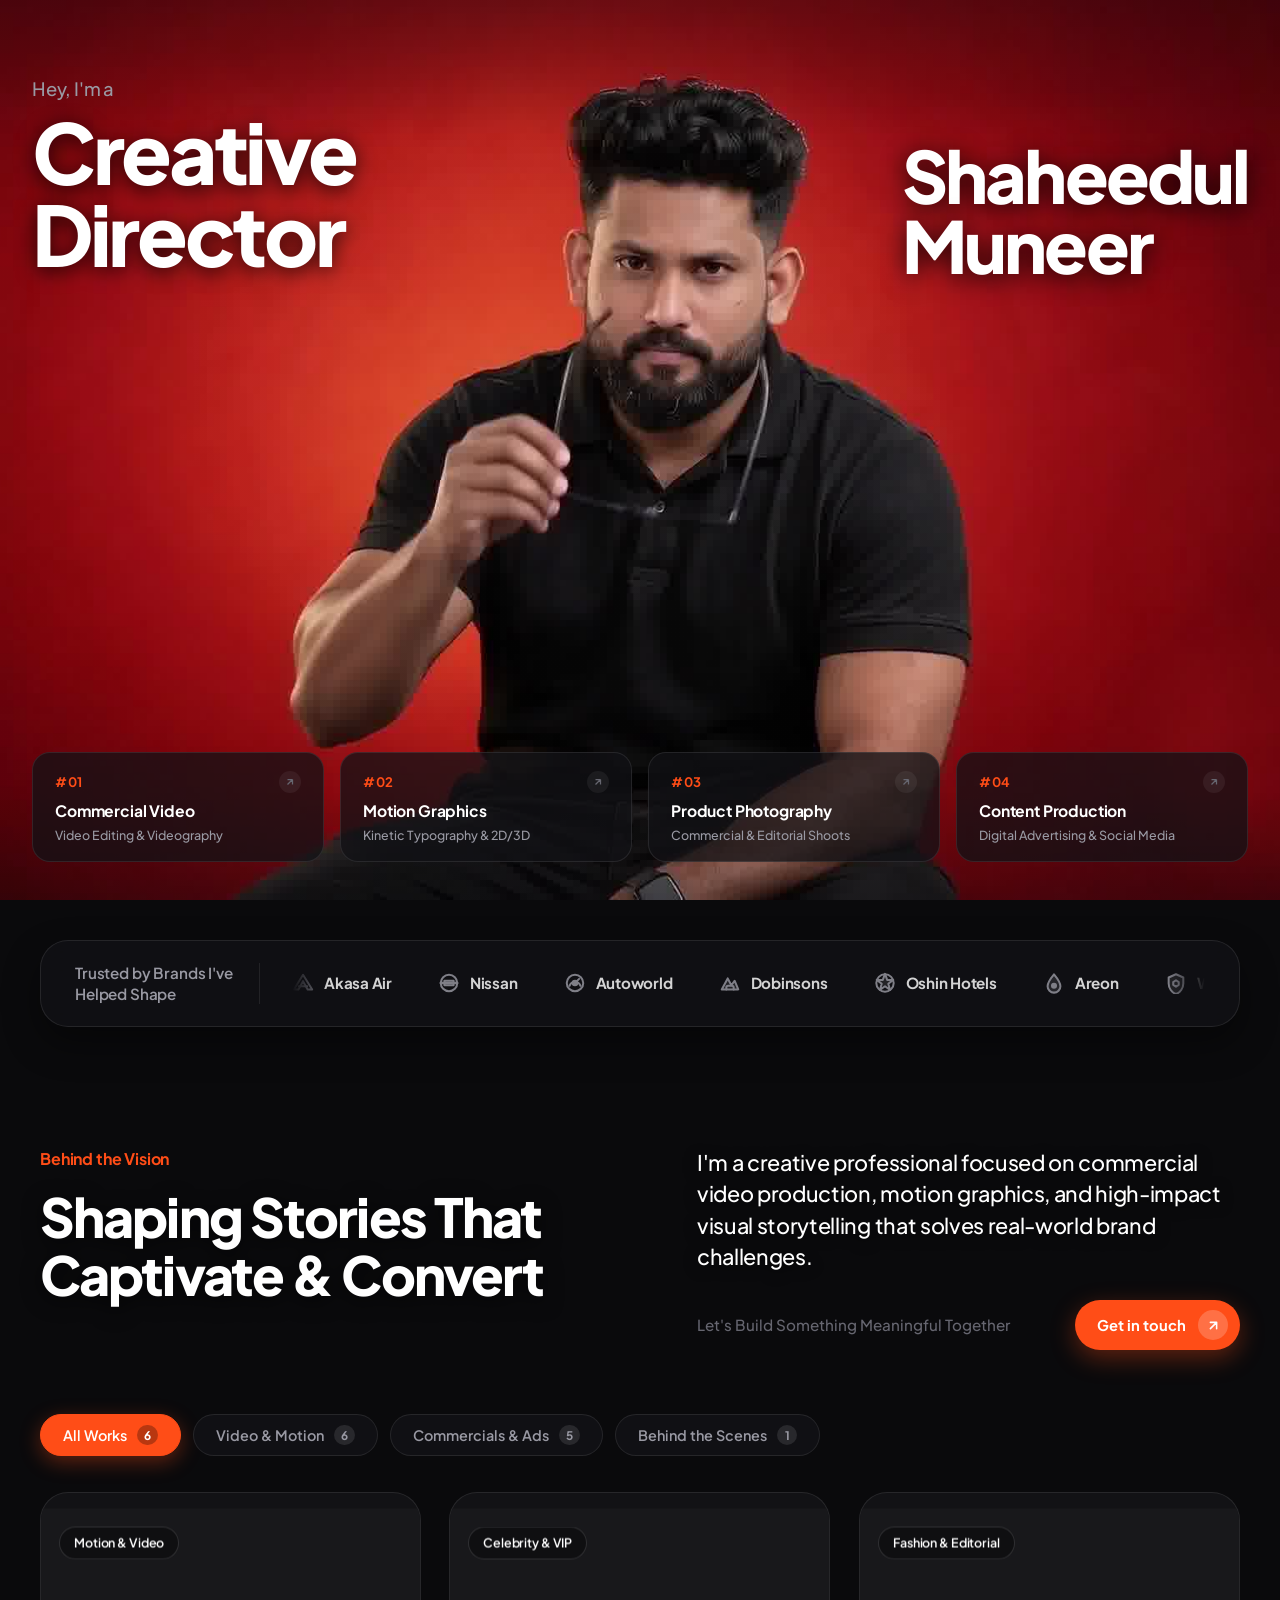
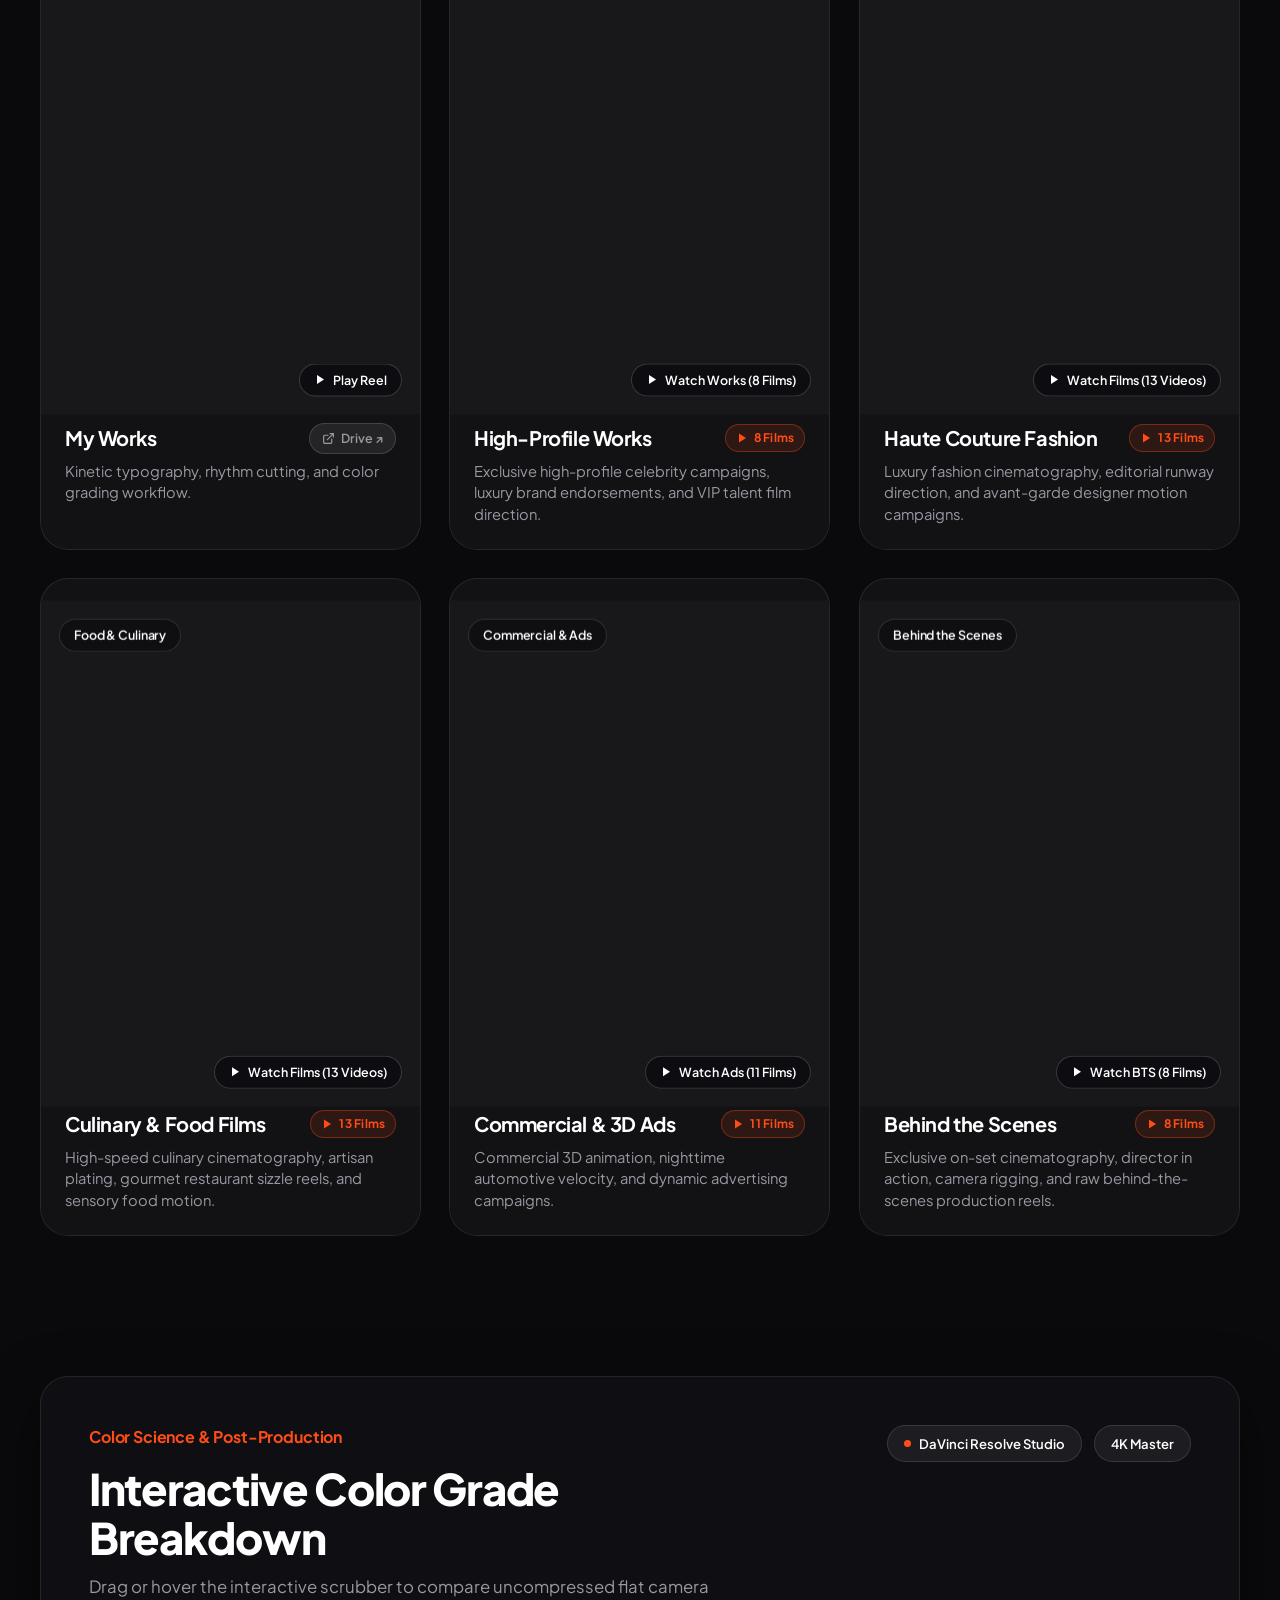
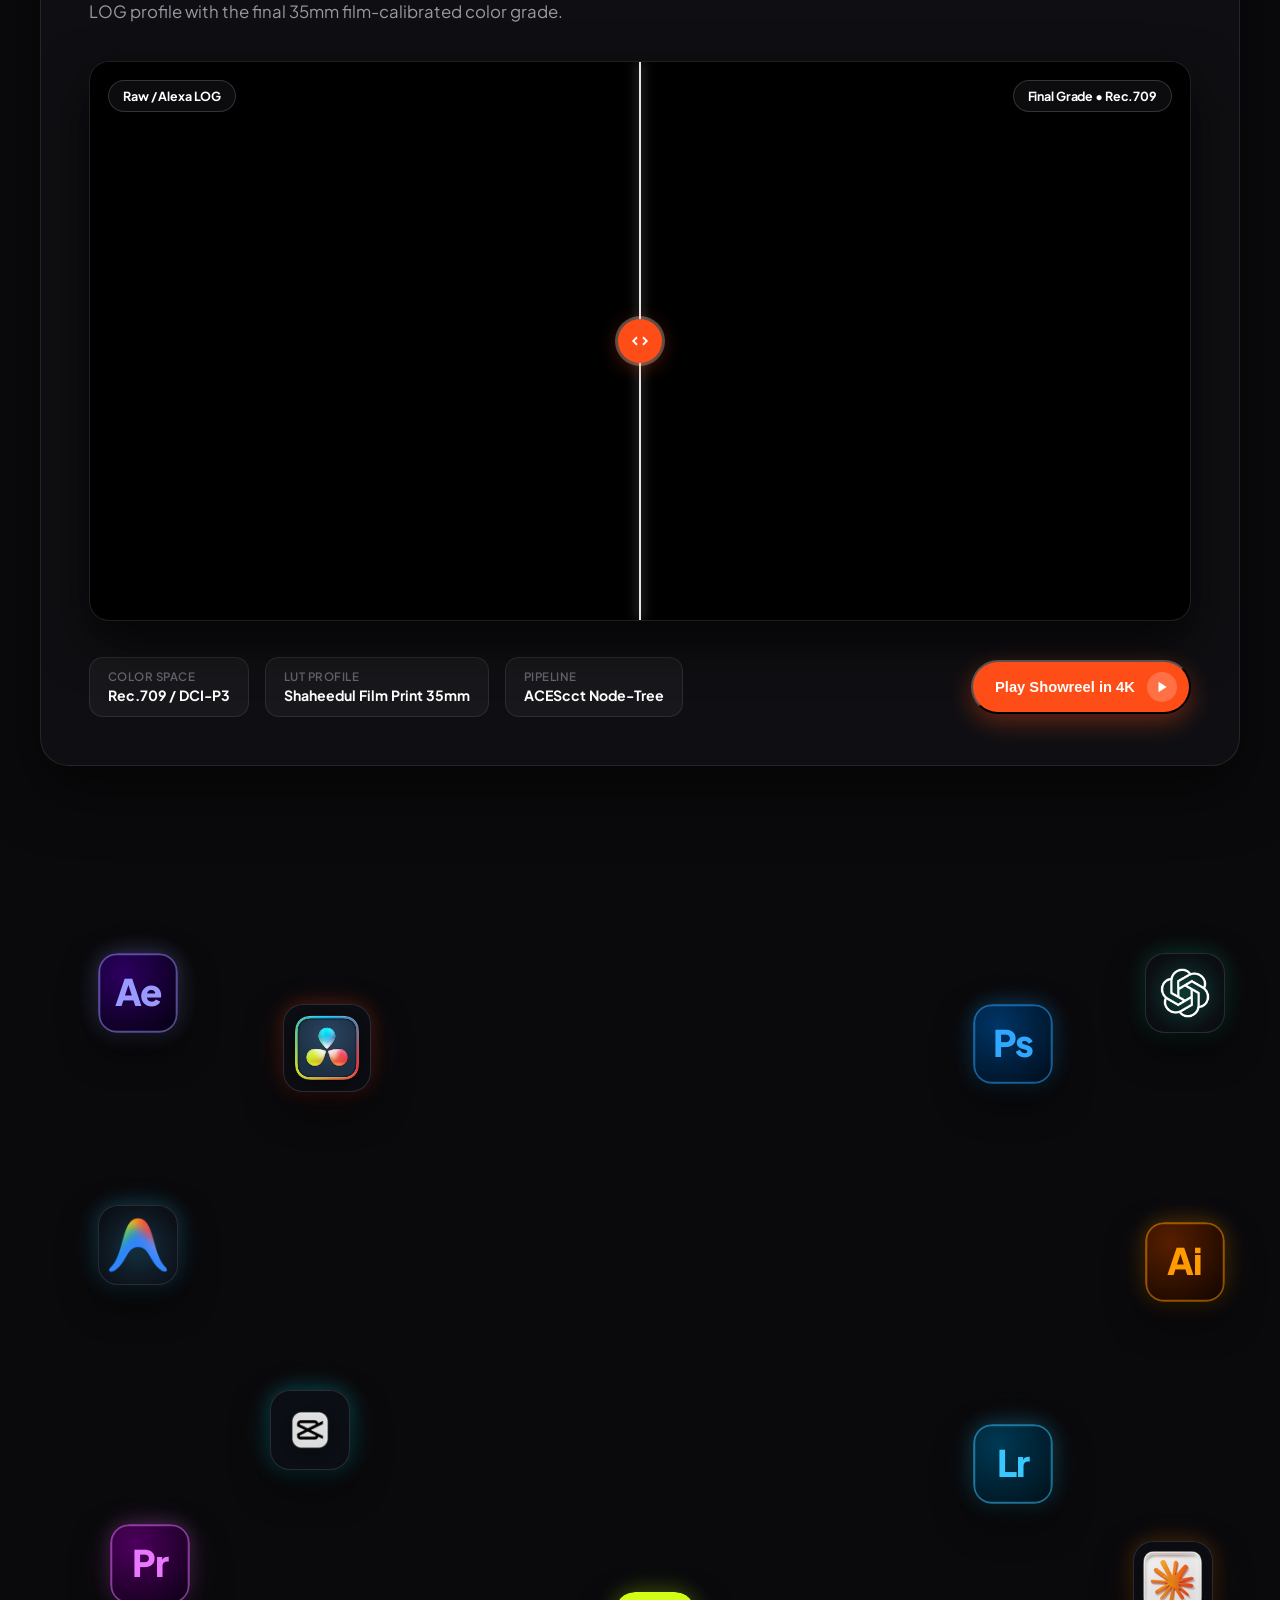
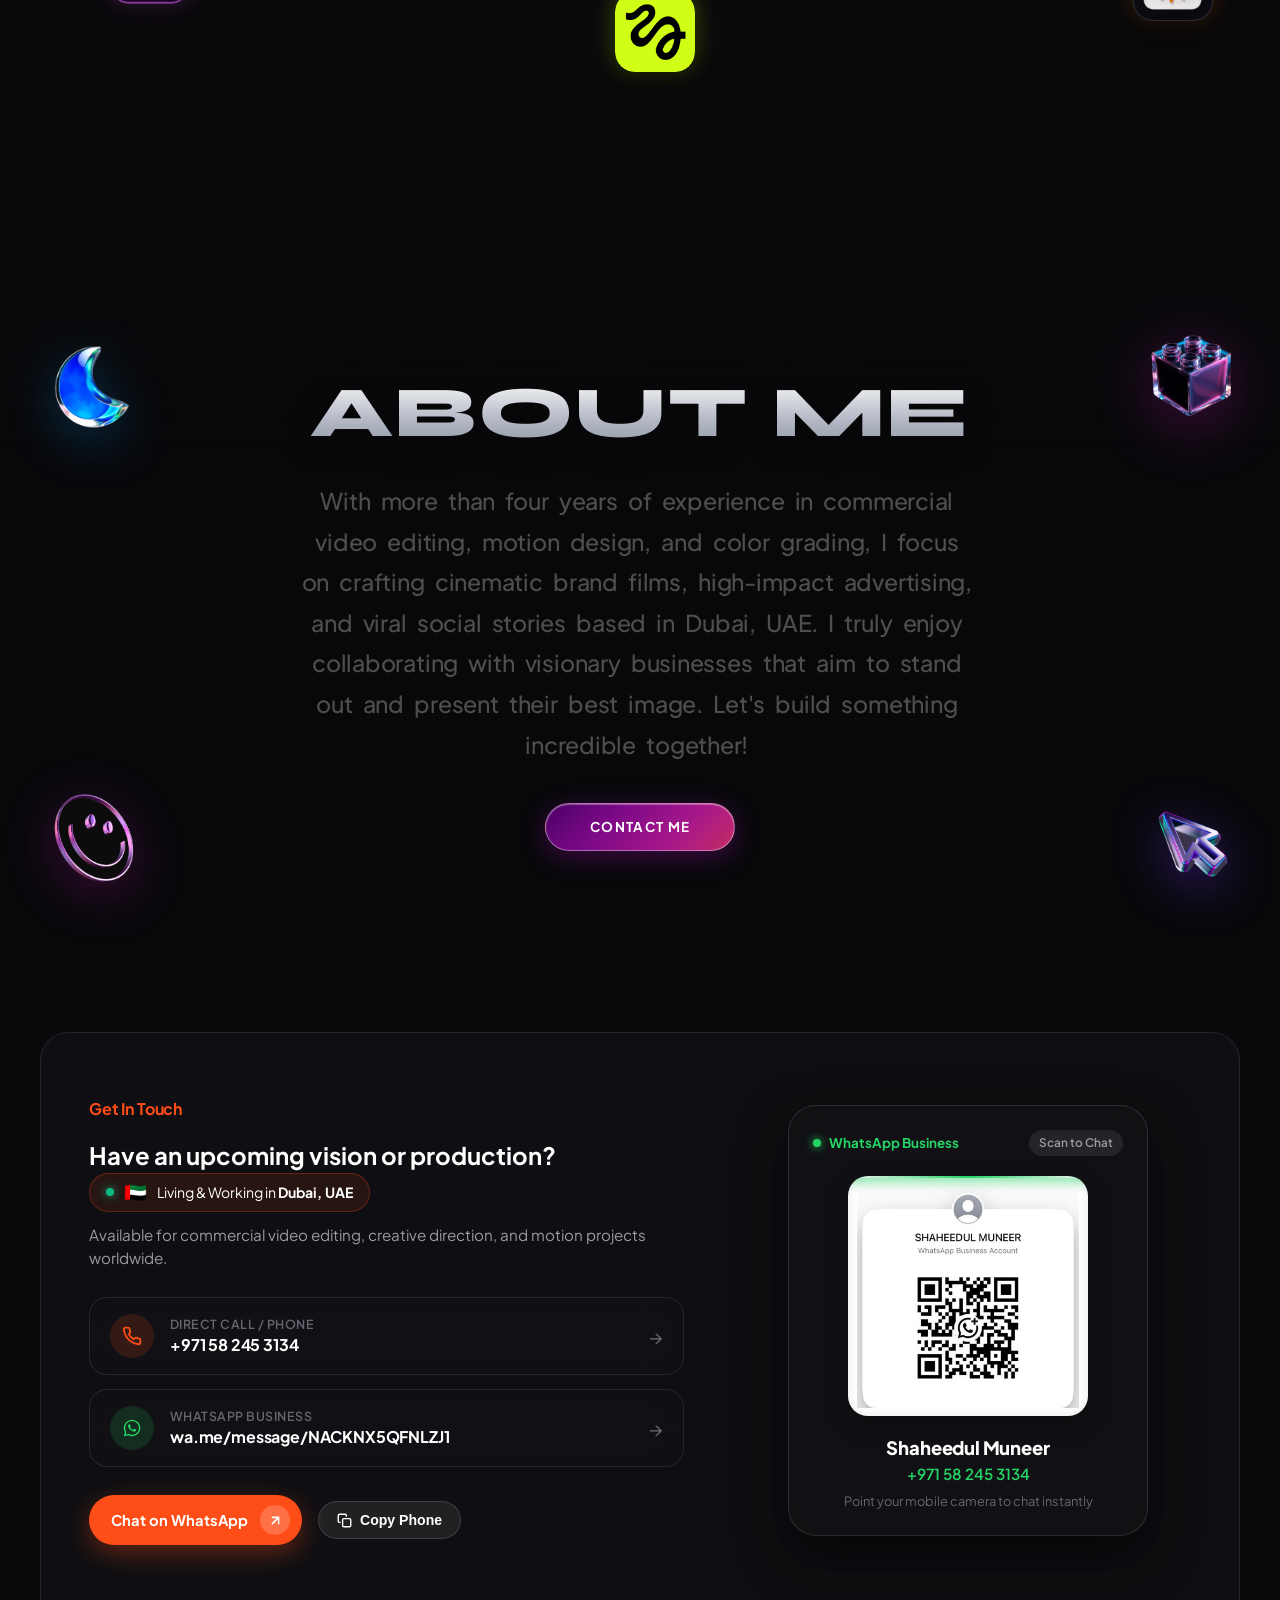
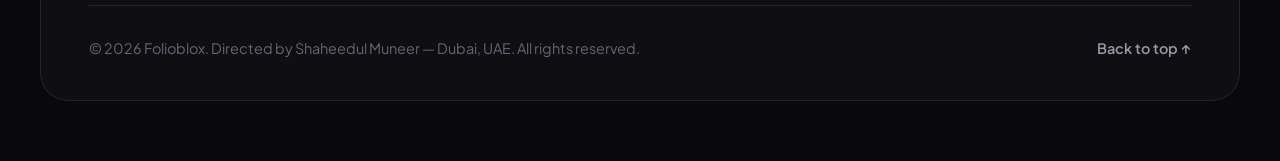
==== index.html @ 87270560 "Shaheedul Muneer Portfolio - Complete Website" ====
<!DOCTYPE html>
<html lang="en">
<head>
  <meta charset="UTF-8">
  <meta name="viewport" content="width=device-width, initial-scale=1.0">
  <title>Shaheedul Muneer — Commercial Video Production & Motion Graphics</title>
  <meta name="description" content="Portfolio of Shaheedul Muneer — Creative professional specializing in commercial video production, motion graphics, product photography, and digital advertising based in Dubai, UAE.">
  <link rel="preconnect" href="https://fonts.googleapis.com">
  <link rel="preconnect" href="https://fonts.gstatic.com" crossorigin>
  <link href="https://fonts.googleapis.com/css2?family=Plus+Jakarta+Sans:wght@300;400;500;600;700;800&family=Syne:wght@700;800&display=swap" rel="stylesheet">
  <link rel="stylesheet" href="style.css?v=15.0">
</head>
<body>

  <!-- Persistent Global Canvas Scroll Animation Stage (Spans Creative Director to Contact) -->
  <div class="global-scroll-canvas-stage" id="globalCanvasStage">
    <canvas id="heroScrollCanvas"></canvas>
    <div class="global-canvas-overlay"></div>
  </div>

  <!-- Main Scroll Container -->
  <main class="page-content">

    <!-- HERO SECTION (Creative Director) -->
    <section class="hero-section" id="hero">
      <div class="hero-glow-backdrop"></div>
      
      <!-- Hero Content Layer -->
      <div class="hero-content-shell">
        
        <!-- Top Hero Grid: Big Headline Left, Name & Identity Right -->
        <div class="hero-header-row" id="heroHeaderRow">
          <div class="hero-headline-col" id="heroHeadlineCol">
            <div class="kicker-wrapper">
              <span class="kicker-badge">Hey, I'm a</span>
            </div>
            <h1 class="hero-display-title">
              Creative<br>Director
            </h1>
          </div>

          <!-- Hero Name Display (Shaheedul Muneer - Only Name, No Box) -->
          <div class="hero-identity-col" id="heroIdentityCol">
            <h2 class="hero-name-display">
              Shaheedul<br>Muneer
            </h2>
          </div>
        </div>

        <!-- Bottom Services / Capabilities Numbered Grid (Clickable to Filter Projects) -->
        <div class="hero-services-grid" id="heroServicesGrid">
          <div class="service-pill-item glass-panel" data-filter="commercial" role="button" tabindex="0" title="Click to view Commercial Video projects">
            <div class="service-top-row">
              <span class="service-num">#01</span>
              <span class="service-arrow-hint">
                <svg width="12" height="12" viewBox="0 0 24 24" fill="none" stroke="currentColor" stroke-width="2.5">
                  <path d="M7 17L17 7M17 7H7M17 7V17"/>
                </svg>
              </span>
            </div>
            <span class="service-name">Commercial Video</span>
            <span class="service-sub">Video Editing & Videography</span>
          </div>

          <div class="service-pill-item glass-panel" data-filter="video" role="button" tabindex="0" title="Click to view Motion Graphics projects">
            <div class="service-top-row">
              <span class="service-num">#02</span>
              <span class="service-arrow-hint">
                <svg width="12" height="12" viewBox="0 0 24 24" fill="none" stroke="currentColor" stroke-width="2.5">
                  <path d="M7 17L17 7M17 7H7M17 7V17"/>
                </svg>
              </span>
            </div>
            <span class="service-name">Motion Graphics</span>
            <span class="service-sub">Kinetic Typography & 2D/3D</span>
          </div>

          <div class="service-pill-item glass-panel" data-filter="photo" role="button" tabindex="0" title="Click to view Product Photography projects">
            <div class="service-top-row">
              <span class="service-num">#03</span>
              <span class="service-arrow-hint">
                <svg width="12" height="12" viewBox="0 0 24 24" fill="none" stroke="currentColor" stroke-width="2.5">
                  <path d="M7 17L17 7M17 7H7M17 7V17"/>
                </svg>
              </span>
            </div>
            <span class="service-name">Product Photography</span>
            <span class="service-sub">Commercial & Editorial Shoots</span>
          </div>

          <div class="service-pill-item glass-panel" data-filter="all" role="button" tabindex="0" title="Click to view Content Production projects">
            <div class="service-top-row">
              <span class="service-num">#04</span>
              <span class="service-arrow-hint">
                <svg width="12" height="12" viewBox="0 0 24 24" fill="none" stroke="currentColor" stroke-width="2.5">
                  <path d="M7 17L17 7M17 7H7M17 7V17"/>
                </svg>
              </span>
            </div>
            <span class="service-name">Content Production</span>
            <span class="service-sub">Digital Advertising & Social Media</span>
          </div>
        </div>

      </div>
    </section>

    <!-- TRUSTED BY BRANDS BAR -->
    <section class="trusted-brands-section" id="clients">
      <div class="container-inner">
        <div class="trusted-bar-shell glass-panel">
          <div class="trusted-label-col">
            <p class="trusted-title">Trusted by Brands I've Helped Shape</p>
          </div>
          
          <div class="trusted-marquee-mask">
            <div class="trusted-marquee-track">
              
              <!-- Group 1: Original Brands -->
              <div class="trusted-marquee-group">
                <!-- Brand 1: Akasa Air -->
                <div class="brand-item" title="Akasa Air">
                  <div class="brand-icon">
                    <svg width="22" height="22" viewBox="0 0 24 24" fill="none" stroke="currentColor" stroke-width="2.2" stroke-linecap="round" stroke-linejoin="round">
                      <path d="M12 3L2 19h5l5-9 5 9h5L12 3z"/>
                      <path d="M7.5 15.5h9"/>
                    </svg>
                  </div>
                  <span class="brand-name">Akasa Air</span>
                </div>

                <!-- Brand 2: Nissan -->
                <div class="brand-item" title="Nissan">
                  <div class="brand-icon">
                    <svg width="22" height="22" viewBox="0 0 24 24" fill="none" stroke="currentColor" stroke-width="2.2" stroke-linecap="round" stroke-linejoin="round">
                      <circle cx="12" cy="12" r="9"/>
                      <path d="M3 12h18" stroke-width="2.6"/>
                      <path d="M7 9.5h10v5H7z" fill="currentColor" fill-opacity="0.16"/>
                    </svg>
                  </div>
                  <span class="brand-name">Nissan</span>
                </div>

                <!-- Brand 3: Autoworld -->
                <div class="brand-item" title="Autoworld">
                  <div class="brand-icon">
                    <svg width="22" height="22" viewBox="0 0 24 24" fill="none" stroke="currentColor" stroke-width="2.2" stroke-linecap="round" stroke-linejoin="round">
                      <circle cx="12" cy="12" r="9"/>
                      <path d="M12 12l4.5-4.5"/>
                      <circle cx="12" cy="12" r="2.5" fill="currentColor"/>
                      <path d="M6 15a6.5 6.5 0 0 1 12 0"/>
                    </svg>
                  </div>
                  <span class="brand-name">Autoworld</span>
                </div>

                <!-- Brand 4: Dobinsons -->
                <div class="brand-item" title="Dobinsons 4x4">
                  <div class="brand-icon">
                    <svg width="22" height="22" viewBox="0 0 24 24" fill="none" stroke="currentColor" stroke-width="2.2" stroke-linecap="round" stroke-linejoin="round">
                      <path d="M3 19L9.5 7l4 7.5L17 9.5l4 9.5H3z" fill="currentColor" fill-opacity="0.18"/>
                      <path d="M8 19v-2a2 2 0 0 1 2-2h4a2 2 0 0 1 2 2v2"/>
                    </svg>
                  </div>
                  <span class="brand-name">Dobinsons</span>
                </div>

                <!-- Brand 5: Oshin Hotels -->
                <div class="brand-item" title="Oshin Hotels">
                  <div class="brand-icon">
                    <svg width="22" height="22" viewBox="0 0 24 24" fill="none" stroke="currentColor" stroke-width="2.2" stroke-linecap="round" stroke-linejoin="round">
                      <path d="M12 2l2.4 6.6H21l-5.4 4.2 2 6.8L12 15.6l-5.6 4 2-6.8L3 8.6h6.6L12 2z" fill="currentColor" fill-opacity="0.18"/>
                      <circle cx="12" cy="12" r="9.5"/>
                    </svg>
                  </div>
                  <span class="brand-name">Oshin Hotels</span>
                </div>

                <!-- Brand 6: Areon -->
                <div class="brand-item" title="Areon">
                  <div class="brand-icon">
                    <svg width="22" height="22" viewBox="0 0 24 24" fill="none" stroke="currentColor" stroke-width="2.2" stroke-linecap="round" stroke-linejoin="round">
                      <path d="M12 2.5C12 2.5 5 11 5 15.5a7 7 0 0 0 14 0c0-4.5-7-13-7-13z" fill="currentColor" fill-opacity="0.2"/>
                      <circle cx="12" cy="15" r="2.2" fill="currentColor"/>
                    </svg>
                  </div>
                  <span class="brand-name">Areon</span>
                </div>

                <!-- Brand 7: Warrior Men's & Kids -->
                <div class="brand-item" title="Warrior Men's & Kids">
                  <div class="brand-icon">
                    <svg width="22" height="22" viewBox="0 0 24 24" fill="none" stroke="currentColor" stroke-width="2.2" stroke-linecap="round" stroke-linejoin="round">
                      <path d="M12 2.5L4 6v6.5c0 5.2 3.4 10 8 11.5 4.6-1.5 8-6.3 8-11.5V6l-8-3.5z" fill="currentColor" fill-opacity="0.18"/>
                      <path d="M9 11l3-2 3 2v3l-3 2-3-2v-3z"/>
                    </svg>
                  </div>
                  <span class="brand-name">Warrior Men's &amp; Kids</span>
                </div>

                <!-- Brand 8: WTC -->
                <div class="brand-item" title="World Trade Center (WTC)">
                  <div class="brand-icon">
                    <svg width="22" height="22" viewBox="0 0 24 24" fill="none" stroke="currentColor" stroke-width="2" stroke-linecap="round" stroke-linejoin="round">
                      <rect x="5" y="3" width="5.5" height="18" rx="1" fill="currentColor" fill-opacity="0.18"/>
                      <rect x="13.5" y="3" width="5.5" height="18" rx="1" fill="currentColor" fill-opacity="0.18"/>
                      <line x1="7.75" y1="6" x2="7.75" y2="18"/>
                      <line x1="16.25" y1="6" x2="16.25" y2="18"/>
                    </svg>
                  </div>
                  <span class="brand-name">WTC</span>
                </div>

                <!-- Brand 9: Vinayaka Hospital -->
                <div class="brand-item" title="Vinayaka Hospital">
                  <div class="brand-icon">
                    <svg width="22" height="22" viewBox="0 0 24 24" fill="none" stroke="currentColor" stroke-width="2" stroke-linecap="round" stroke-linejoin="round">
                      <rect x="3" y="3" width="18" height="18" rx="4" fill="currentColor" fill-opacity="0.12"/>
                      <path d="M12 7v10M7 12h10" stroke-width="2.8"/>
                    </svg>
                  </div>
                  <span class="brand-name">Vinayaka Hospital</span>
                </div>

                <!-- Brand 10: Karunaada Cafe -->
                <div class="brand-item" title="Karunaada Cafe">
                  <div class="brand-icon">
                    <svg width="22" height="22" viewBox="0 0 24 24" fill="none" stroke="currentColor" stroke-width="2.2" stroke-linecap="round" stroke-linejoin="round">
                      <path d="M17 8h1a4 4 0 1 1 0 8h-1"/>
                      <path d="M3 8h14v9a4 4 0 0 1-4 4H7a4 4 0 0 1-4-4V8z" fill="currentColor" fill-opacity="0.15"/>
                      <line x1="6" y1="2" x2="6" y2="4"/>
                      <line x1="10" y1="2" x2="10" y2="4"/>
                      <line x1="14" y1="2" x2="14" y2="4"/>
                    </svg>
                  </div>
                  <span class="brand-name">Karunaada Cafe</span>
                </div>

                <!-- Brand 11: Royal Enfield -->
                <div class="brand-item" title="Royal Enfield">
                  <div class="brand-icon">
                    <svg width="22" height="22" viewBox="0 0 24 24" fill="none" stroke="currentColor" stroke-width="2.2" stroke-linecap="round" stroke-linejoin="round">
                      <circle cx="12" cy="13" r="5" fill="currentColor" fill-opacity="0.15"/>
                      <circle cx="12" cy="13" r="1.5" fill="currentColor"/>
                      <path d="M3 11c3.5-1 6-3 9-7 3 4 5.5 6 9 7-3.5 1-6 2.5-9 2-3 .5-5.5-1-9-2z"/>
                      <path d="M7 19h10"/>
                    </svg>
                  </div>
                  <span class="brand-name">Royal Enfield</span>
                </div>
              </div>

              <!-- Group 2: Seamless Clone for Continuous Infinite Loop -->
              <div class="trusted-marquee-group" aria-hidden="true">
                <!-- Brand 1: Akasa Air -->
                <div class="brand-item" title="Akasa Air">
                  <div class="brand-icon">
                    <svg width="22" height="22" viewBox="0 0 24 24" fill="none" stroke="currentColor" stroke-width="2.2" stroke-linecap="round" stroke-linejoin="round">
                      <path d="M12 3L2 19h5l5-9 5 9h5L12 3z"/>
                      <path d="M7.5 15.5h9"/>
                    </svg>
                  </div>
                  <span class="brand-name">Akasa Air</span>
                </div>

                <!-- Brand 2: Nissan -->
                <div class="brand-item" title="Nissan">
                  <div class="brand-icon">
                    <svg width="22" height="22" viewBox="0 0 24 24" fill="none" stroke="currentColor" stroke-width="2.2" stroke-linecap="round" stroke-linejoin="round">
                      <circle cx="12" cy="12" r="9"/>
                      <path d="M3 12h18" stroke-width="2.6"/>
                      <path d="M7 9.5h10v5H7z" fill="currentColor" fill-opacity="0.16"/>
                    </svg>
                  </div>
                  <span class="brand-name">Nissan</span>
                </div>

                <!-- Brand 3: Autoworld -->
                <div class="brand-item" title="Autoworld">
                  <div class="brand-icon">
                    <svg width="22" height="22" viewBox="0 0 24 24" fill="none" stroke="currentColor" stroke-width="2.2" stroke-linecap="round" stroke-linejoin="round">
                      <circle cx="12" cy="12" r="9"/>
                      <path d="M12 12l4.5-4.5"/>
                      <circle cx="12" cy="12" r="2.5" fill="currentColor"/>
                      <path d="M6 15a6.5 6.5 0 0 1 12 0"/>
                    </svg>
                  </div>
                  <span class="brand-name">Autoworld</span>
                </div>

                <!-- Brand 4: Dobinsons -->
                <div class="brand-item" title="Dobinsons 4x4">
                  <div class="brand-icon">
                    <svg width="22" height="22" viewBox="0 0 24 24" fill="none" stroke="currentColor" stroke-width="2.2" stroke-linecap="round" stroke-linejoin="round">
                      <path d="M3 19L9.5 7l4 7.5L17 9.5l4 9.5H3z" fill="currentColor" fill-opacity="0.18"/>
                      <path d="M8 19v-2a2 2 0 0 1 2-2h4a2 2 0 0 1 2 2v2"/>
                    </svg>
                  </div>
                  <span class="brand-name">Dobinsons</span>
                </div>

                <!-- Brand 5: Oshin Hotels -->
                <div class="brand-item" title="Oshin Hotels">
                  <div class="brand-icon">
                    <svg width="22" height="22" viewBox="0 0 24 24" fill="none" stroke="currentColor" stroke-width="2.2" stroke-linecap="round" stroke-linejoin="round">
                      <path d="M12 2l2.4 6.6H21l-5.4 4.2 2 6.8L12 15.6l-5.6 4 2-6.8L3 8.6h6.6L12 2z" fill="currentColor" fill-opacity="0.18"/>
                      <circle cx="12" cy="12" r="9.5"/>
                    </svg>
                  </div>
                  <span class="brand-name">Oshin Hotels</span>
                </div>

                <!-- Brand 6: Areon -->
                <div class="brand-item" title="Areon">
                  <div class="brand-icon">
                    <svg width="22" height="22" viewBox="0 0 24 24" fill="none" stroke="currentColor" stroke-width="2.2" stroke-linecap="round" stroke-linejoin="round">
                      <path d="M12 2.5C12 2.5 5 11 5 15.5a7 7 0 0 0 14 0c0-4.5-7-13-7-13z" fill="currentColor" fill-opacity="0.2"/>
                      <circle cx="12" cy="15" r="2.2" fill="currentColor"/>
                    </svg>
                  </div>
                  <span class="brand-name">Areon</span>
                </div>

                <!-- Brand 7: Warrior Men's & Kids -->
                <div class="brand-item" title="Warrior Men's & Kids">
                  <div class="brand-icon">
                    <svg width="22" height="22" viewBox="0 0 24 24" fill="none" stroke="currentColor" stroke-width="2.2" stroke-linecap="round" stroke-linejoin="round">
                      <path d="M12 2.5L4 6v6.5c0 5.2 3.4 10 8 11.5 4.6-1.5 8-6.3 8-11.5V6l-8-3.5z" fill="currentColor" fill-opacity="0.18"/>
                      <path d="M9 11l3-2 3 2v3l-3 2-3-2v-3z"/>
                    </svg>
                  </div>
                  <span class="brand-name">Warrior Men's &amp; Kids</span>
                </div>

                <!-- Brand 8: WTC -->
                <div class="brand-item" title="World Trade Center (WTC)">
                  <div class="brand-icon">
                    <svg width="22" height="22" viewBox="0 0 24 24" fill="none" stroke="currentColor" stroke-width="2" stroke-linecap="round" stroke-linejoin="round">
                      <rect x="5" y="3" width="5.5" height="18" rx="1" fill="currentColor" fill-opacity="0.18"/>
                      <rect x="13.5" y="3" width="5.5" height="18" rx="1" fill="currentColor" fill-opacity="0.18"/>
                      <line x1="7.75" y1="6" x2="7.75" y2="18"/>
                      <line x1="16.25" y1="6" x2="16.25" y2="18"/>
                    </svg>
                  </div>
                  <span class="brand-name">WTC</span>
                </div>

                <!-- Brand 9: Vinayaka Hospital -->
                <div class="brand-item" title="Vinayaka Hospital">
                  <div class="brand-icon">
                    <svg width="22" height="22" viewBox="0 0 24 24" fill="none" stroke="currentColor" stroke-width="2" stroke-linecap="round" stroke-linejoin="round">
                      <rect x="3" y="3" width="18" height="18" rx="4" fill="currentColor" fill-opacity="0.12"/>
                      <path d="M12 7v10M7 12h10" stroke-width="2.8"/>
                    </svg>
                  </div>
                  <span class="brand-name">Vinayaka Hospital</span>
                </div>

                <!-- Brand 10: Karunaada Cafe -->
                <div class="brand-item" title="Karunaada Cafe">
                  <div class="brand-icon">
                    <svg width="22" height="22" viewBox="0 0 24 24" fill="none" stroke="currentColor" stroke-width="2.2" stroke-linecap="round" stroke-linejoin="round">
                      <path d="M17 8h1a4 4 0 1 1 0 8h-1"/>
                      <path d="M3 8h14v9a4 4 0 0 1-4 4H7a4 4 0 0 1-4-4V8z" fill="currentColor" fill-opacity="0.15"/>
                      <line x1="6" y1="2" x2="6" y2="4"/>
                      <line x1="10" y1="2" x2="10" y2="4"/>
                      <line x1="14" y1="2" x2="14" y2="4"/>
                    </svg>
                  </div>
                  <span class="brand-name">Karunaada Cafe</span>
                </div>

                <!-- Brand 11: Royal Enfield -->
                <div class="brand-item" title="Royal Enfield">
                  <div class="brand-icon">
                    <svg width="22" height="22" viewBox="0 0 24 24" fill="none" stroke="currentColor" stroke-width="2.2" stroke-linecap="round" stroke-linejoin="round">
                      <circle cx="12" cy="13" r="5" fill="currentColor" fill-opacity="0.15"/>
                      <circle cx="12" cy="13" r="1.5" fill="currentColor"/>
                      <path d="M3 11c3.5-1 6-3 9-7 3 4 5.5 6 9 7-3.5 1-6 2.5-9 2-3 .5-5.5-1-9-2z"/>
                      <path d="M7 19h10"/>
                    </svg>
                  </div>
                  <span class="brand-name">Royal Enfield</span>
                </div>
              </div>

            </div>
          </div>
        </div>
      </div>
    </section>

    <!-- BEHIND THE DESIGNS SECTION -->
    <section class="behind-designs-section" id="projects">
      <div class="container-inner">

        <!-- Section Narrative Header -->
        <div class="behind-header-grid">
          <div class="behind-col-left">
            <span class="section-tag-orange">Behind the Vision</span>
            <h2 class="behind-headline">
              Shaping Stories That Captivate & Convert
            </h2>
          </div>

          <div class="behind-col-right">
            <p class="behind-lead-paragraph">
              I'm a creative professional focused on commercial video production, motion graphics, and high-impact visual storytelling that solves real-world brand challenges.
            </p>

            <div class="behind-cta-row">
              <span class="behind-cta-note">Let's Build Something Meaningful Together</span>
              <a href="#contact" class="btn-orange-pill" id="behind-contact-btn">
                <span>Get in touch</span>
                <span class="pill-arrow-circle">
                  <svg width="15" height="15" viewBox="0 0 24 24" fill="none" stroke="currentColor" stroke-width="2.5" stroke-linecap="round" stroke-linejoin="round">
                    <path d="M7 17L17 7M17 7H7M17 7V17"/>
                  </svg>
                </span>
              </a>
            </div>
          </div>
        </div>

        <!-- Category Filter Tabs -->
        <div class="projects-filter-bar" id="projectFilterBar">
          <button type="button" class="filter-tab active" data-category="all">
            <span>All Works</span>
            <span class="tab-count">6</span>
          </button>
          <button type="button" class="filter-tab" data-category="video">
            <span>Video & Motion</span>
            <span class="tab-count">6</span>
          </button>
          <button type="button" class="filter-tab" data-category="commercial">
            <span>Commercials & Ads</span>
            <span class="tab-count">5</span>
          </button>
          <button type="button" class="filter-tab" data-category="bts">
            <span>Behind the Scenes</span>
            <span class="tab-count">1</span>
          </button>
        </div>

        <!-- 6 Showcase Visual Cards Grid (Filtered across disciplines) -->
        <div class="showcase-cards-grid" id="showcaseGrid">
          
          <!-- Card 1: My Works (Video & Motion) -->
          <article class="showcase-card showcase-card-video" data-project="myworks" data-category="video">
            <div class="card-media-wrap">
              <video 
                src="assets/scroll_animation.mp4" 
                autoplay 
                muted 
                loop 
                playsinline 
                class="card-media-img card-media-video"
              ></video>
              <div class="card-overlay-badge">
                <span class="badge-category">Motion & Video</span>
              </div>
              <div class="card-play-pill">
                <svg width="12" height="12" viewBox="0 0 24 24" fill="currentColor">
                  <polygon points="6 3 20 12 6 21 6 3"/>
                </svg>
                <span>Play Reel</span>
              </div>
            </div>
            <div class="card-meta">
              <div class="card-title-row">
                <h3 class="card-title">My Works</h3>
                <a 
                  href="https://drive.google.com/open?id=1OevTYhwwUEchpa1mBQsDN2e0XZhD9LBn&usp=drive_copy" 
                  target="_blank" 
                  rel="noopener noreferrer" 
                  class="drive-link-badge"
                  title="Open My Works on Google Drive"
                  onclick="event.stopPropagation();"
                >
                  <svg width="13" height="13" viewBox="0 0 24 24" fill="none" stroke="currentColor" stroke-width="2.2" stroke-linecap="round" stroke-linejoin="round">
                    <path d="M18 13v6a2 2 0 0 1-2 2H5a2 2 0 0 1-2-2V8a2 2 0 0 1 2-2h6M15 3h6v6M10 14L21 3"/>
                  </svg>
                  <span>Drive ↗</span>
                </a>
              </div>
              <p class="card-desc">Kinetic typography, rhythm cutting, and color grading workflow.</p>
            </div>
          </article>

          <!-- Card 2: High-Profile Celebrity Works (Celebrity & Commercial) -->
          <article class="showcase-card showcase-card-video" data-project="celebrity" data-category="video commercial">
            <div class="card-media-wrap">
              <video 
                id="celebrityCoverVideo"
                src="celebrity/Celebrity/B4EAC4EA-34FC-4CD7-B7B4-BEA0FEB75E32.mp4" 
                autoplay 
                loop 
                muted 
                playsinline 
                webkit-playsinline 
                preload="metadata"
                class="card-media-img card-media-video"
              ></video>
              <div class="card-overlay-badge">
                <span class="badge-category">Celebrity & VIP</span>
              </div>
              <div class="card-play-pill">
                <svg width="12" height="12" viewBox="0 0 24 24" fill="currentColor">
                  <polygon points="6 3 20 12 6 21 6 3"/>
                </svg>
                <span>Watch Works (8 Films)</span>
              </div>
            </div>
            <div class="card-meta">
              <div class="card-title-row">
                <h3 class="card-title">High-Profile Works</h3>
                <span class="reel-badge-pill" title="8 High-Profile & Celebrity Films Included">
                  <svg width="12" height="12" viewBox="0 0 24 24" fill="currentColor">
                    <polygon points="6 3 20 12 6 21 6 3"/>
                  </svg>
                  <span>8 Films</span>
                </span>
              </div>
              <p class="card-desc">Exclusive high-profile celebrity campaigns, luxury brand endorsements, and VIP talent film direction.</p>
            </div>
          </article>

          <!-- Card 3: Haute Couture Fashion Films (Fashion & Editorial) -->
          <article class="showcase-card showcase-card-video" data-project="fashion" data-category="video commercial">
            <div class="card-media-wrap">
              <video 
                id="fashionCoverVideo"
                src="fashion/fashion/655F0814-F72F-41B7-89C2-ED2EF7A4751B.mp4" 
                autoplay 
                loop 
                muted 
                playsinline 
                webkit-playsinline 
                preload="metadata"
                class="card-media-img card-media-video"
              ></video>
              <div class="card-overlay-badge">
                <span class="badge-category">Fashion & Editorial</span>
              </div>
              <div class="card-play-pill">
                <svg width="12" height="12" viewBox="0 0 24 24" fill="currentColor">
                  <polygon points="6 3 20 12 6 21 6 3"/>
                </svg>
                <span>Watch Films (13 Videos)</span>
              </div>
            </div>
            <div class="card-meta">
              <div class="card-title-row">
                <h3 class="card-title">Haute Couture Fashion</h3>
                <span class="reel-badge-pill" title="13 Fashion Films Included">
                  <svg width="12" height="12" viewBox="0 0 24 24" fill="currentColor">
                    <polygon points="6 3 20 12 6 21 6 3"/>
                  </svg>
                  <span>13 Films</span>
                </span>
              </div>
              <p class="card-desc">Luxury fashion cinematography, editorial runway direction, and avant-garde designer motion campaigns.</p>
            </div>
          </article>

          <!-- Card 4: Culinary & Food Cinematography (Food & Restaurant) -->
          <article class="showcase-card showcase-card-video" data-project="food" data-category="video commercial">
            <div class="card-media-wrap">
              <video 
                id="foodCoverVideo"
                src="food/Food&amp; Restaurant/1492DEE8-1C96-4303-99DE-5FF55E2486C8.mp4" 
                autoplay 
                loop 
                muted 
                playsinline 
                webkit-playsinline 
                preload="metadata"
                class="card-media-img card-media-video"
              ></video>
              <div class="card-overlay-badge">
                <span class="badge-category">Food & Culinary</span>
              </div>
              <div class="card-play-pill">
                <svg width="12" height="12" viewBox="0 0 24 24" fill="currentColor">
                  <polygon points="6 3 20 12 6 21 6 3"/>
                </svg>
                <span>Watch Films (13 Videos)</span>
              </div>
            </div>
            <div class="card-meta">
              <div class="card-title-row">
                <h3 class="card-title">Culinary & Food Films</h3>
                <span class="reel-badge-pill" title="13 Food & Restaurant Films Included">
                  <svg width="12" height="12" viewBox="0 0 24 24" fill="currentColor">
                    <polygon points="6 3 20 12 6 21 6 3"/>
                  </svg>
                  <span>13 Films</span>
                </span>
              </div>
              <p class="card-desc">High-speed culinary cinematography, artisan plating, gourmet restaurant sizzle reels, and sensory food motion.</p>
            </div>
          </article>

          <!-- Card 5: Commercial & 3D Ads (Commercials & Ads) -->
          <article class="showcase-card showcase-card-video" data-project="commercial" data-category="video commercial">
            <div class="card-media-wrap">
              <video 
                id="commercialCoverVideo"
                src="animation/A16D4EAB-99CA-4592-AC0B-4C5CE9C63FAE.mp4" 
                autoplay 
                loop 
                muted 
                playsinline 
                webkit-playsinline 
                preload="metadata"
                class="card-media-img card-media-video"
              ></video>
              <div class="card-overlay-badge">
                <span class="badge-category">Commercial & Ads</span>
              </div>
              <div class="card-play-pill">
                <svg width="12" height="12" viewBox="0 0 24 24" fill="currentColor">
                  <polygon points="6 3 20 12 6 21 6 3"/>
                </svg>
                <span>Watch Ads (11 Films)</span>
              </div>
            </div>
            <div class="card-meta">
              <div class="card-title-row">
                <h3 class="card-title">Commercial & 3D Ads</h3>
                <span class="reel-badge-pill" title="11 Commercial & 3D Ad Films Included">
                  <svg width="12" height="12" viewBox="0 0 24 24" fill="currentColor">
                    <polygon points="6 3 20 12 6 21 6 3"/>
                  </svg>
                  <span>11 Films</span>
                </span>
              </div>
              <p class="card-desc">Commercial 3D animation, nighttime automotive velocity, and dynamic advertising campaigns.</p>
            </div>
          </article>

          <!-- Card 6: Behind the Scenes & On-Set Production -->
          <article class="showcase-card showcase-card-video" data-project="bts" data-category="video bts commercial">
            <div class="card-media-wrap">
              <video 
                id="btsCoverVideo"
                src="Behind the scenes/078878F0-E7FA-4F22-A9B5-7CFEBAACDE40.mp4" 
                autoplay 
                loop 
                muted 
                playsinline 
                webkit-playsinline 
                preload="metadata"
                class="card-media-img card-media-video"
              ></video>
              <div class="card-overlay-badge">
                <span class="badge-category">Behind the Scenes</span>
              </div>
              <div class="card-play-pill">
                <svg width="12" height="12" viewBox="0 0 24 24" fill="currentColor">
                  <polygon points="6 3 20 12 6 21 6 3"/>
                </svg>
                <span>Watch BTS (8 Films)</span>
              </div>
            </div>
            <div class="card-meta">
              <div class="card-title-row">
                <h3 class="card-title">Behind the Scenes</h3>
                <span class="reel-badge-pill" title="8 Behind the Scenes Films Included">
                  <svg width="12" height="12" viewBox="0 0 24 24" fill="currentColor">
                    <polygon points="6 3 20 12 6 21 6 3"/>
                  </svg>
                  <span>8 Films</span>
                </span>
              </div>
              <p class="card-desc">Exclusive on-set cinematography, director in action, camera rigging, and raw behind-the-scenes production reels.</p>
            </div>
          </article>

        </div>

      </div>
    </section>

    <!-- INTERACTIVE SHOWREEL & COLOR GRADING SUITE -->
    <section class="color-suite-section" id="showreel">
      <div class="container-inner">
        <div class="suite-card glass-panel">
          
          <div class="suite-header">
            <div class="suite-header-text">
              <span class="section-tag-orange">Color Science & Post-Production</span>
              <h2 class="suite-heading">Interactive Color Grade Breakdown</h2>
              <p class="suite-desc">Drag or hover the interactive scrubber to compare uncompressed flat camera LOG profile with the final 35mm film-calibrated color grade.</p>
            </div>
            
            <div class="suite-badges-row">
              <span class="suite-badge">
                <span class="pulse-dot"></span>
                <span>DaVinci Resolve Studio</span>
              </span>
              <span class="suite-badge">4K Master</span>
            </div>
          </div>

          <!-- Draggable Before/After Comparison Stage -->
          <div class="comparison-stage" id="colorComparison">
            <!-- Graded Layer (Base) -->
            <div class="compare-layer compare-graded">
              <video id="compareGradedVideo" class="compare-img compare-video" src="color/coloring.mp4" autoplay loop muted playsinline webkit-playsinline preload="auto"></video>
              <span class="compare-tag compare-tag-right">Final Grade • Rec.709</span>
            </div>

            <!-- LOG Layer (Clipped dynamically by slider position) -->
            <div class="compare-layer compare-log" id="logLayer">
              <video id="compareLogVideo" class="compare-img compare-video compare-log-filter" src="color/coloring.mp4" autoplay loop muted playsinline webkit-playsinline preload="auto"></video>
              <span class="compare-tag compare-tag-left">Raw / Alexa LOG</span>
            </div>

            <!-- Draggable Divider Line & Handle -->
            <div class="compare-divider" id="compareDivider">
              <div class="divider-line"></div>
              <div class="divider-handle" aria-label="Drag to compare LOG vs Graded">
                <svg width="18" height="18" viewBox="0 0 24 24" fill="none" stroke="currentColor" stroke-width="2.5">
                  <path d="M8 7l-5 5 5 5M16 7l5 5-5 5"/>
                </svg>
              </div>
            </div>
          </div>

          <!-- Suite Footer Controls / Details -->
          <div class="suite-footer">
            <div class="suite-metrics">
              <div class="metric-pill">
                <span class="metric-label">Color Space</span>
                <span class="metric-value">Rec.709 / DCI-P3</span>
              </div>
              <div class="metric-pill">
                <span class="metric-label">LUT Profile</span>
                <span class="metric-value">Shaheedul Film Print 35mm</span>
              </div>
              <div class="metric-pill">
                <span class="metric-label">Pipeline</span>
                <span class="metric-value">ACEScct Node-Tree</span>
              </div>
            </div>

            <div class="suite-actions">
              <button type="button" class="btn-orange-pill" id="launchCinemaBtn">
                <span>Play Showreel in 4K</span>
                <span class="pill-arrow-circle">
                  <svg width="14" height="14" viewBox="0 0 24 24" fill="currentColor">
                    <polygon points="6 3 20 12 6 21 6 3"/>
                  </svg>
                </span>
              </button>
            </div>
          </div>

        </div>
      </div>
    </section>

    <!-- PRODUCTION ARSENAL & TOOLKIT SECTION (Floating 3D Software Logos - No Black Box, No Text) -->
    <section class="toolkit-floating-section" id="toolkit" aria-label="Creative &amp; AI Arsenal">
      <div class="toolkit-float-stage">
        
        <!-- Logo 1: Adobe After Effects -->
        <div class="toolkit-float-item float-item-ae" data-tool-name="Adobe After Effects" style="--app-glow: #9999ff; --app-glow-rgb: 153, 153, 255;" tabindex="0" role="button" aria-label="Adobe After Effects">
          <div class="float-logo-glow"></div>
          <div class="float-logo-art">
            <svg viewBox="0 0 96 96" class="tool-float-svg" fill="none" xmlns="http://www.w3.org/2000/svg">
              <rect width="96" height="96" rx="22" fill="url(#float-bg-ae)"/>
              <rect x="1.5" y="1.5" width="93" height="93" rx="20.5" stroke="#9999ff" stroke-opacity="0.5" stroke-width="2.5"/>
              <text x="48" y="63" font-family="'Plus Jakarta Sans', system-ui, sans-serif" font-size="44" font-weight="800" fill="#9999ff" text-anchor="middle" letter-spacing="-1">Ae</text>
              <defs>
                <radialGradient id="float-bg-ae" cx="0" cy="0" r="1" gradientUnits="userSpaceOnUse" gradientTransform="translate(30 25) rotate(55) scale(85)">
                  <stop stop-color="#2c0060"/>
                  <stop offset="1" stop-color="#080017"/>
                </radialGradient>
              </defs>
            </svg>
          </div>
          <div class="float-logo-popup">
            <span class="float-popup-name">After Effects</span>
            <span class="float-popup-tag">Motion &amp; VFX</span>
          </div>
        </div>

        <!-- Logo 2: DaVinci Resolve Studio -->
        <div class="toolkit-float-item float-item-dv" data-tool-name="DaVinci Resolve Studio" style="--app-glow: #ff5533; --app-glow-rgb: 255, 85, 51;" tabindex="0" role="button" aria-label="DaVinci Resolve Studio">
          <div class="float-logo-glow"></div>
          <div class="float-logo-art float-logo-img-wrap">
            <img src="assets/davinci_resolve.png" alt="DaVinci Resolve Studio" class="tool-float-img">
          </div>
          <div class="float-logo-popup">
            <span class="float-popup-name">DaVinci Resolve</span>
            <span class="float-popup-tag">ACES Color Science</span>
          </div>
        </div>

        <!-- Logo 3: Google Antigravity -->
        <div class="toolkit-float-item float-item-ag" data-tool-name="Antigravity" style="--app-glow: #38bdf8; --app-glow-rgb: 56, 189, 248;" tabindex="0" role="button" aria-label="Antigravity">
          <div class="float-logo-glow"></div>
          <div class="float-logo-art float-logo-img-wrap">
            <img src="assets/antigravity.png" alt="Antigravity" class="tool-float-img">
          </div>
          <div class="float-logo-popup">
            <span class="float-popup-name">Antigravity AI</span>
            <span class="float-popup-tag">Agentic Automation</span>
          </div>
        </div>

        <!-- Logo 4: Adobe Premiere Pro -->
        <div class="toolkit-float-item float-item-pr" data-tool-name="Adobe Premiere Pro" style="--app-glow: #ea77ff; --app-glow-rgb: 234, 119, 255;" tabindex="0" role="button" aria-label="Adobe Premiere Pro">
          <div class="float-logo-glow"></div>
          <div class="float-logo-art">
            <svg viewBox="0 0 96 96" class="tool-float-svg" fill="none" xmlns="http://www.w3.org/2000/svg">
              <rect width="96" height="96" rx="22" fill="url(#float-bg-pr)"/>
              <rect x="1.5" y="1.5" width="93" height="93" rx="20.5" stroke="#ea77ff" stroke-opacity="0.5" stroke-width="2.5"/>
              <text x="48" y="63" font-family="'Plus Jakarta Sans', system-ui, sans-serif" font-size="44" font-weight="800" fill="#ea77ff" text-anchor="middle" letter-spacing="-1">Pr</text>
              <defs>
                <radialGradient id="float-bg-pr" cx="0" cy="0" r="1" gradientUnits="userSpaceOnUse" gradientTransform="translate(30 25) rotate(55) scale(85)">
                  <stop stop-color="#4d005c"/>
                  <stop offset="1" stop-color="#12001c"/>
                </radialGradient>
              </defs>
            </svg>
          </div>
          <div class="float-logo-popup">
            <span class="float-popup-name">Premiere Pro</span>
            <span class="float-popup-tag">Cinematic NLE</span>
          </div>
        </div>

        <!-- Logo 5: CapCut Pro -->
        <div class="toolkit-float-item float-item-cc" data-tool-name="CapCut Pro" style="--app-glow: #00e5ff; --app-glow-rgb: 0, 229, 255;" tabindex="0" role="button" aria-label="CapCut Pro">
          <div class="float-logo-glow"></div>
          <div class="float-logo-art float-logo-img-wrap">
            <img src="assets/capcut.png" alt="CapCut Pro" class="tool-float-img">
          </div>
          <div class="float-logo-popup">
            <span class="float-popup-name">CapCut Pro</span>
            <span class="float-popup-tag">Viral Mobile 9:16</span>
          </div>
        </div>

        <!-- Logo 6: ChatGPT -->
        <div class="toolkit-float-item float-item-gpt" data-tool-name="ChatGPT" style="--app-glow: #10a37f; --app-glow-rgb: 16, 163, 127;" tabindex="0" role="button" aria-label="ChatGPT">
          <div class="float-logo-glow"></div>
          <div class="float-logo-art float-logo-img-wrap">
            <img src="assets/chatgpt.png" alt="ChatGPT" class="tool-float-img img-chatgpt">
          </div>
          <div class="float-logo-popup">
            <span class="float-popup-name">ChatGPT</span>
            <span class="float-popup-tag">Creative Scripting</span>
          </div>
        </div>

        <!-- Logo 7: Adobe Photoshop -->
        <div class="toolkit-float-item float-item-ps" data-tool-name="Adobe Photoshop" style="--app-glow: #31a8ff; --app-glow-rgb: 49, 168, 255;" tabindex="0" role="button" aria-label="Adobe Photoshop">
          <div class="float-logo-glow"></div>
          <div class="float-logo-art">
            <svg viewBox="0 0 96 96" class="tool-float-svg" fill="none" xmlns="http://www.w3.org/2000/svg">
              <rect width="96" height="96" rx="22" fill="url(#float-bg-ps)"/>
              <rect x="1.5" y="1.5" width="93" height="93" rx="20.5" stroke="#31a8ff" stroke-opacity="0.5" stroke-width="2.5"/>
              <text x="48" y="63" font-family="'Plus Jakarta Sans', system-ui, sans-serif" font-size="44" font-weight="800" fill="#31a8ff" text-anchor="middle" letter-spacing="-1">Ps</text>
              <defs>
                <radialGradient id="float-bg-ps" cx="0" cy="0" r="1" gradientUnits="userSpaceOnUse" gradientTransform="translate(30 25) rotate(55) scale(85)">
                  <stop stop-color="#003566"/>
                  <stop offset="1" stop-color="#001021"/>
                </radialGradient>
              </defs>
            </svg>
          </div>
          <div class="float-logo-popup">
            <span class="float-popup-name">Photoshop</span>
            <span class="float-popup-tag">Key Visuals &amp; Retouch</span>
          </div>
        </div>

        <!-- Logo 8: Adobe Illustrator -->
        <div class="toolkit-float-item float-item-ai" data-tool-name="Adobe Illustrator" style="--app-glow: #ff9a00; --app-glow-rgb: 255, 154, 0;" tabindex="0" role="button" aria-label="Adobe Illustrator">
          <div class="float-logo-glow"></div>
          <div class="float-logo-art">
            <svg viewBox="0 0 96 96" class="tool-float-svg" fill="none" xmlns="http://www.w3.org/2000/svg">
              <rect width="96" height="96" rx="22" fill="url(#float-bg-ai)"/>
              <rect x="1.5" y="1.5" width="93" height="93" rx="20.5" stroke="#ff9a00" stroke-opacity="0.5" stroke-width="2.5"/>
              <text x="48" y="63" font-family="'Plus Jakarta Sans', system-ui, sans-serif" font-size="44" font-weight="800" fill="#ff9a00" text-anchor="middle" letter-spacing="-1">Ai</text>
              <defs>
                <radialGradient id="float-bg-ai" cx="0" cy="0" r="1" gradientUnits="userSpaceOnUse" gradientTransform="translate(30 25) rotate(55) scale(85)">
                  <stop stop-color="#571e00"/>
                  <stop offset="1" stop-color="#170700"/>
                </radialGradient>
              </defs>
            </svg>
          </div>
          <div class="float-logo-popup">
            <span class="float-popup-name">Illustrator</span>
            <span class="float-popup-tag">Vector &amp; Motion Prep</span>
          </div>
        </div>

        <!-- Logo 9: Adobe Lightroom Classic -->
        <div class="toolkit-float-item float-item-lr" data-tool-name="Adobe Lightroom" style="--app-glow: #38c8ff; --app-glow-rgb: 56, 200, 255;" tabindex="0" role="button" aria-label="Adobe Lightroom">
          <div class="float-logo-glow"></div>
          <div class="float-logo-art">
            <svg viewBox="0 0 96 96" class="tool-float-svg" fill="none" xmlns="http://www.w3.org/2000/svg">
              <rect width="96" height="96" rx="22" fill="url(#float-bg-lr)"/>
              <rect x="1.5" y="1.5" width="93" height="93" rx="20.5" stroke="#38c8ff" stroke-opacity="0.5" stroke-width="2.5"/>
              <text x="48" y="63" font-family="'Plus Jakarta Sans', system-ui, sans-serif" font-size="44" font-weight="800" fill="#38c8ff" text-anchor="middle" letter-spacing="-1">Lr</text>
              <defs>
                <radialGradient id="float-bg-lr" cx="0" cy="0" r="1" gradientUnits="userSpaceOnUse" gradientTransform="translate(30 25) rotate(55) scale(85)">
                  <stop stop-color="#003954"/>
                  <stop offset="1" stop-color="#00141f"/>
                </radialGradient>
              </defs>
            </svg>
          </div>
          <div class="float-logo-popup">
            <span class="float-popup-name">Lightroom</span>
            <span class="float-popup-tag">Editorial RAW Color</span>
          </div>
        </div>

        <!-- Logo 10: Claude (Anthropic) -->
        <div class="toolkit-float-item float-item-claude" data-tool-name="Claude" style="--app-glow: #d97706; --app-glow-rgb: 217, 119, 6;" tabindex="0" role="button" aria-label="Claude">
          <div class="float-logo-glow"></div>
          <div class="float-logo-art float-logo-img-wrap">
            <img src="assets/claude.png" alt="Claude" class="tool-float-img">
          </div>
          <div class="float-logo-popup">
            <span class="float-popup-name">Claude</span>
            <span class="float-popup-tag">Narrative &amp; Ideation</span>
          </div>
        </div>

        <!-- Logo 11: Higgsfield AI -->
        <div class="toolkit-float-item float-item-hf" data-tool-name="Higgsfield AI" style="--app-glow: #ccff00; --app-glow-rgb: 204, 255, 0;" tabindex="0" role="button" aria-label="Higgsfield AI">
          <div class="float-logo-glow"></div>
          <div class="float-logo-art float-logo-img-wrap">
            <img src="assets/higgsfield.png" alt="Higgsfield AI" class="tool-float-img">
          </div>
          <div class="float-logo-popup">
            <span class="float-popup-name">Higgsfield AI</span>
            <span class="float-popup-tag">Cinematic AI Video</span>
          </div>
        </div>

      </div>
    </section>

    <!-- ABOUT ME SECTION (Reference Design with 3D Holographic Elements) -->
    <section class="about-me-section" id="about">
      <div class="container-inner about-inner-shell">
        
        <!-- 4 Floating 3D Iridescent Icons -->
        <div class="about-float-wrapper" aria-hidden="true">
          <!-- Top Left: 3D Crescent Moon -->
          <div class="about-float-item float-top-left" title="Creative Vision">
            <img src="assets/about_icon_moon.png" alt="" class="about-float-img icon-moon" loading="lazy">
          </div>

          <!-- Top Right: 3D Translucent Lego Brick -->
          <div class="about-float-item float-top-right" title="Creative Building">
            <img src="assets/about_icon_lego.png" alt="" class="about-float-img icon-lego" loading="lazy">
          </div>

          <!-- Bottom Left: 3D Holographic Smiley Face -->
          <div class="about-float-item float-bottom-left" title="Positive Impact">
            <img src="assets/about_icon_smile.png" alt="" class="about-float-img icon-smile" loading="lazy">
          </div>

          <!-- Bottom Right: 3D Metallic Cursor Arrow -->
          <div class="about-float-item float-bottom-right" title="Interactive Precision">
            <img src="assets/about_icon_cursor.png" alt="" class="about-float-img icon-cursor" loading="lazy">
          </div>
        </div>

        <!-- Center Typographic Content -->
        <div class="about-center-content">
          <h2 class="about-display-title">ABOUT ME</h2>
          <p class="about-bio-text" id="aboutBioScrollText">
            With more than four years of experience in commercial video editing, motion design, and color grading, I focus on crafting cinematic brand films, high-impact advertising, and viral social stories based in Dubai, UAE. I truly enjoy collaborating with visionary businesses that aim to stand out and present their best image. Let's build something incredible together!
          </p>
          <div class="about-cta-row">
            <a href="#contact" class="about-contact-btn" id="about-section-contact-btn">
              <span>CONTACT ME</span>
            </a>
          </div>
        </div>

      </div>
    </section>

    <!-- CONTACT & FOOTER SECTION -->
    <footer class="site-footer" id="contact">
      <div class="container-inner">
        <div class="footer-card glass-panel">
          
          <div class="contact-hub-grid">
            <!-- Left Info Column -->
            <div class="contact-info-col">
              <span class="section-tag-orange">Get In Touch</span>
              <h2 class="footer-heading">Have an upcoming vision or production?</h2>
              
              <!-- Dubai Location Status Card -->
              <div class="location-status-badge">
                <span class="location-pulse"></span>
                <span class="location-flag">🇦🇪</span>
                <span class="location-text">Living & Working in <strong>Dubai, UAE</strong></span>
              </div>
              <p class="location-subtext">Available for commercial video editing, creative direction, and motion projects worldwide.</p>

              <!-- Contact Methods List -->
              <div class="contact-methods-list">
                <!-- Phone -->
                <a href="tel:+971582453134" class="contact-method-card glass-panel">
                  <div class="method-icon-circle">
                    <svg width="20" height="20" viewBox="0 0 24 24" fill="none" stroke="currentColor" stroke-width="2.2" stroke-linecap="round" stroke-linejoin="round">
                      <path d="M22 16.92v3a2 2 0 0 1-2.18 2 19.79 19.79 0 0 1-8.63-3.07 19.5 19.5 0 0 1-6-6 19.79 19.79 0 0 1-3.07-8.67A2 2 0 0 1 4.11 2h3a2 2 0 0 1 2 1.72 12.84 12.84 0 0 0 .7 2.81 2 2 0 0 1-.45 2.11L8.09 9.91a16 16 0 0 0 6 6l1.27-1.27a2 2 0 0 1 2.11-.45 12.84 12.84 0 0 0 2.81.7A2 2 0 0 1 22 16.92z"/>
                    </svg>
                  </div>
                  <div class="method-meta">
                    <span class="method-label">Direct Call / Phone</span>
                    <span class="method-value">+971 58 245 3134</span>
                  </div>
                  <span class="method-arrow">→</span>
                </a>

                <!-- WhatsApp Link -->
                <a href="https://wa.me/message/NACKNX5QFNLZJ1" target="_blank" rel="noopener noreferrer" class="contact-method-card glass-panel contact-method-wa">
                  <div class="method-icon-circle wa-circle">
                    <svg width="20" height="20" viewBox="0 0 24 24" fill="currentColor">
                      <path d="M12.04 2C6.58 2 2.13 6.45 2.13 11.91C2.13 13.66 2.59 15.36 3.45 16.86L2.05 22L7.3 20.62C8.75 21.41 10.38 21.83 12.04 21.83C17.5 21.83 21.95 17.38 21.95 11.92C21.95 9.27 20.92 6.78 19.05 4.91C17.18 3.03 14.69 2 12.04 2ZM12.05 3.67C14.25 3.67 16.31 4.53 17.87 6.09C19.42 7.65 20.28 9.72 20.28 11.92C20.28 16.46 16.59 20.15 12.04 20.15C10.56 20.15 9.11 19.76 7.85 19.01L7.55 18.83L4.43 19.65L5.26 16.61L5.06 16.29C4.24 14.99 3.81 13.47 3.81 11.91C3.81 7.37 7.5 3.67 12.05 3.67ZM8.73 7.39C8.57 7.39 8.31 7.45 8.09 7.69C7.87 7.93 7.25 8.51 7.25 9.68C7.25 10.85 8.1 11.98 8.22 12.14C8.34 12.3 9.9 14.7 12.28 15.73C12.85 15.97 13.29 16.12 13.63 16.23C14.2 16.41 14.72 16.38 15.13 16.32C15.59 16.25 16.54 15.74 16.74 15.18C16.94 14.62 16.94 14.14 16.88 14.04C16.82 13.94 16.66 13.88 16.42 13.76C16.18 13.64 15.01 13.06 14.79 12.98C14.57 12.9 14.41 12.86 14.25 13.1C14.09 13.34 13.63 13.88 13.49 14.04C13.35 14.2 13.21 14.22 12.97 14.1C12.73 13.98 11.96 13.73 11.04 12.91C10.32 12.27 9.83 11.48 9.69 11.24C9.55 11 9.67 10.88 9.79 10.76C9.9 10.65 10.04 10.47 10.16 10.33C10.28 10.19 10.32 10.09 10.4 9.93C10.48 9.77 10.44 9.63 10.38 9.51C10.32 9.39 9.86 8.26 9.67 7.79C9.48 7.33 9.29 7.4 9.15 7.39C9.02 7.39 8.87 7.39 8.73 7.39Z"/>
                    </svg>
                  </div>
                  <div class="method-meta">
                    <span class="method-label">WhatsApp Business</span>
                    <span class="method-value">wa.me/message/NACKNX5QFNLZJ1</span>
                  </div>
                  <span class="method-arrow">→</span>
                </a>
              </div>

              <!-- Quick Action Buttons -->
              <div class="contact-actions-row">
                <a href="https://wa.me/message/NACKNX5QFNLZJ1" target="_blank" rel="noopener noreferrer" class="btn-orange-pill">
                  <span>Chat on WhatsApp</span>
                  <span class="pill-arrow-circle">
                    <svg width="15" height="15" viewBox="0 0 24 24" fill="none" stroke="currentColor" stroke-width="2.5" stroke-linecap="round" stroke-linejoin="round">
                      <path d="M7 17L17 7M17 7H7M17 7V17"/>
                    </svg>
                  </span>
                </a>
                
                <button type="button" class="btn-copy-number" id="copyPhoneBtn" data-phone="+971582453134">
                  <svg width="15" height="15" viewBox="0 0 24 24" fill="none" stroke="currentColor" stroke-width="2.2" stroke-linecap="round" stroke-linejoin="round">
                    <rect x="9" y="9" width="13" height="13" rx="2" ry="2"/>
                    <path d="M5 15H4a2 2 0 0 1-2-2V4a2 2 0 0 1 2-2h9a2 2 0 0 1 2 2v1"/>
                  </svg>
                  <span id="copyBtnText">Copy Phone</span>
                </button>
              </div>
            </div>

            <!-- Right QR Code Column -->
            <div class="contact-qr-col">
              <a href="https://wa.me/message/NACKNX5QFNLZJ1" target="_blank" rel="noopener noreferrer" class="qr-showcase-card glass-panel" title="Click or Scan to chat on WhatsApp">
                <div class="qr-card-header">
                  <div class="wa-badge">
                    <span class="wa-dot"></span>
                    <span>WhatsApp Business</span>
                  </div>
                  <span class="qr-scan-pill">Scan to Chat</span>
                </div>

                <div class="qr-image-container">
                  <img src="assets/whatsapp_qr_card.png" alt="WhatsApp QR Code for Shaheedul Muneer" class="qr-code-img">
                  <div class="qr-scanner-overlay">
                    <div class="scanner-laser"></div>
                  </div>
                </div>

                <div class="qr-card-footer">
                  <span class="qr-owner-name">Shaheedul Muneer</span>
                  <span class="qr-owner-phone">+971 58 245 3134</span>
                  <p class="qr-instruction">Point your mobile camera to chat instantly</p>
                </div>
              </a>
            </div>

          </div>

          <div class="footer-bottom-row">
            <p class="copyright-text">© 2026 Folioblox. Directed by Shaheedul Muneer — Dubai, UAE. All rights reserved.</p>
            <div class="footer-links">
              <a href="#hero">Back to top ↑</a>
            </div>
          </div>
        </div>
      </div>
    </footer>

  </main>

  <!-- Dedicated Contact Modal (Opens on 'Get in touch' clicks) -->
  <div class="contact-modal" id="contactModal" aria-hidden="true">
    <div class="modal-backdrop" id="contactModalBackdrop"></div>
    <div class="contact-modal-dialog glass-panel">
      <button class="modal-close-btn" id="contactModalCloseBtn" aria-label="Close contact modal">×</button>
      
      <div class="contact-modal-content">
        <span class="section-tag-orange">Get In Touch</span>
        <h3 class="contact-modal-title">Shaheedul Muneer</h3>
        
        <div class="location-status-badge">
          <span class="location-pulse"></span>
          <span class="location-flag">🇦🇪</span>
          <span class="location-text">Living in <strong>Dubai, UAE</strong></span>
        </div>

        <!-- QR Display -->
        <a href="https://wa.me/message/NACKNX5QFNLZJ1" target="_blank" rel="noopener noreferrer" class="modal-qr-box" title="Scan or click to open WhatsApp">
          <img src="assets/whatsapp_qr_card.png" alt="WhatsApp Business QR Code" class="modal-qr-img">
          <span class="modal-qr-caption">Scan QR or tap to open WhatsApp</span>
        </a>

        <!-- Action Links -->
        <div class="modal-contact-actions">
          <a href="https://wa.me/message/NACKNX5QFNLZJ1" target="_blank" rel="noopener noreferrer" class="btn-orange-pill wa-modal-btn">
            <span>Chat on WhatsApp</span>
            <span class="pill-arrow-circle">
              <svg width="14" height="14" viewBox="0 0 24 24" fill="none" stroke="currentColor" stroke-width="2.5">
                <path d="M7 17L17 7M17 7H7M17 7V17"/>
              </svg>
            </span>
          </a>

          <a href="tel:+971582453134" class="btn-pill-nav call-modal-btn">
            <span>Call +971 58 245 3134</span>
          </a>
        </div>
      </div>
    </div>
  </div>

  <!-- Interactive Project Lightbox Modal -->
  <div class="lightbox-modal" id="projectModal" aria-hidden="true">
    <div class="modal-backdrop" id="modalBackdrop"></div>
    <div class="modal-dialog glass-panel" id="modalDialog">
      <button class="modal-close-btn" id="modalCloseBtn" aria-label="Close modal">×</button>
      
      <div class="modal-media" id="modalMedia">
        <img src="" alt="" id="modalImg" class="modal-media-item">
        <div class="modal-video-shell" id="modalVideoShell" style="display:none;">
          <video src="" controls id="modalVideo" class="modal-media-item modal-video-elem" playsinline></video>
          <!-- Video Quick Navigation Overlay (active when multiple videos exist) -->
          <div class="modal-video-nav-bar" id="modalVideoNavBar" style="display: none;">
            <button type="button" class="video-nav-arrow" id="prevVideoBtn" title="Previous Film" aria-label="Previous Film">
              <svg width="16" height="16" viewBox="0 0 24 24" fill="none" stroke="currentColor" stroke-width="2.5" stroke-linecap="round" stroke-linejoin="round">
                <path d="M15 18l-6-6 6-6"/>
              </svg>
            </button>
            <div class="video-counter-indicator" id="videoCounterIndicator">
              <span class="counter-dot-pulse"></span>
              <span id="videoCounterLabel">Film 01 of 11</span>
            </div>
            <button type="button" class="video-nav-arrow" id="nextVideoBtn" title="Next Film" aria-label="Next Film">
              <svg width="16" height="16" viewBox="0 0 24 24" fill="none" stroke="currentColor" stroke-width="2.5" stroke-linecap="round" stroke-linejoin="round">
                <path d="M9 18l6-6-6-6"/>
              </svg>
            </button>
          </div>
        </div>
      </div>
      
      <div class="modal-details" id="modalDetails">
        <div class="modal-header-meta">
          <span class="section-tag-orange" id="modalTag">Category</span>
          <span class="modal-multi-badge" id="modalMultiBadge" style="display: none;">11 Films Included</span>
        </div>
        <h3 class="modal-title" id="modalTitle">Project Title</h3>
        <p class="modal-desc" id="modalDesc">Detailed narrative of the work.</p>

        <!-- Multi-Video Reel Gallery Slider (for Commercials & Ads folder) -->
        <div class="modal-reel-gallery" id="modalReelGallery" style="display: none;">
          <div class="reel-gallery-header">
            <div class="reel-gallery-title-box">
              <svg width="16" height="16" viewBox="0 0 24 24" fill="none" stroke="currentColor" stroke-width="2.2" stroke-linecap="round" stroke-linejoin="round">
                <rect x="2" y="2" width="20" height="20" rx="2.18" ry="2.18"/>
                <line x1="7" y1="2" x2="7" y2="22"/>
                <line x1="17" y1="2" x2="17" y2="22"/>
                <line x1="2" y1="12" x2="22" y2="12"/>
                <line x1="2" y1="7" x2="7" y2="7"/>
                <line x1="2" y1="17" x2="7" y2="17"/>
                <line x1="17" y1="17" x2="22" y2="17"/>
                <line x1="17" y1="7" x2="22" y2="7"/>
              </svg>
              <span id="reelGalleryTitleText">Commercial & 3D Ads Playlist</span>
            </div>
            <div class="reel-gallery-nav-btns">
              <button type="button" class="reel-track-btn" id="trackScrollLeft" aria-label="Scroll reel left">‹</button>
              <button type="button" class="reel-track-btn" id="trackScrollRight" aria-label="Scroll reel right">›</button>
            </div>
          </div>
          <div class="reel-thumbnails-track" id="reelThumbnailsTrack">
            <!-- Dynamic thumbnails populated by JS -->
          </div>
        </div>

        <div class="modal-action-row" id="modalActionRow" style="display: none;">
          <a href="https://drive.google.com/open?id=1OevTYhwwUEchpa1mBQsDN2e0XZhD9LBn&usp=drive_copy" target="_blank" rel="noopener noreferrer" class="btn-orange-pill modal-drive-link">
            <span>View "My Works" on Google Drive</span>
            <span class="pill-arrow-circle">
              <svg width="15" height="15" viewBox="0 0 24 24" fill="none" stroke="currentColor" stroke-width="2.5" stroke-linecap="round" stroke-linejoin="round">
                <path d="M7 17L17 7M17 7H7M17 7V17"/>
              </svg>
            </span>
          </a>
        </div>
      </div>
    </div>
  </div>

  <!-- Dual-Circle Interactive Cinema Cursor (Small inner dot + Large fluid trailing ring) -->
  <div class="custom-cursor-dot" id="cursorDot" aria-hidden="true"></div>
  <div class="custom-cursor-ring" id="cursorRing" aria-hidden="true"></div>

  <!-- Centralized Scroll Animation System -->
  <script src="animations.config.js"></script>
  <script src="animations.js"></script>
  <script src="script.js?v=10.0"></script>
</body>
</html>
---- style.css ----
/* ==========================================================================
   FOLIOBLOX / SHAHEEDUL MUNEER - MODERN DARK PORTFOLIO STYLES
   ========================================================================== */

:root {
  --bg-dark: #0a0a0c;
  --bg-card: #121215;
  --bg-card-hover: #18181c;
  --panel-glass: rgba(18, 18, 22, 0.72);
  --panel-glass-border: rgba(255, 255, 255, 0.09);
  
  --accent-orange: #ff4d17;
  --accent-orange-hover: #ff6433;
  --accent-orange-glow: rgba(255, 77, 23, 0.35);

  --text-primary: #ffffff;
  --text-secondary: #9999a3;
  --text-muted: #666670;
  
  --font-sans: 'Plus Jakarta Sans', -apple-system, BlinkMacSystemFont, 'Segoe UI', Roboto, sans-serif;
  --font-display: 'Plus Jakarta Sans', sans-serif;

  --radius-pill: 9999px;
  --radius-card: 28px;
  --radius-inner: 20px;
  
  --ease-out: cubic-bezier(0.16, 1, 0.3, 1);
  --transition-smooth: all 0.4s var(--ease-out);
}

*, *::before, *::after {
  box-sizing: border-box;
  margin: 0;
  padding: 0;
}

html {
  scroll-behavior: smooth;
  background-color: var(--bg-dark);
  color: var(--text-primary);
  font-family: var(--font-sans);
  -webkit-font-smoothing: antialiased;
  -moz-osx-font-smoothing: grayscale;
}

body {
  background-color: var(--bg-dark);
  color: var(--text-primary);
  line-height: 1.5;
  overflow-x: hidden;
  position: relative;
}

/* Subtle ambient background glow */
body::before {
  content: '';
  position: fixed;
  top: 0;
  left: 50%;
  transform: translateX(-50%);
  width: 900px;
  height: 500px;
  background: radial-gradient(circle, rgba(255, 77, 23, 0.08) 0%, rgba(10, 10, 12, 0) 70%);
  pointer-events: none;
  z-index: 0;
}

/* Reusable Glass Panel */
.glass-panel {
  background: rgba(18, 18, 22, 0.75);
  backdrop-filter: blur(20px) saturate(160%);
  -webkit-backdrop-filter: blur(20px) saturate(160%);
  border: 1px solid var(--panel-glass-border);
}

/* ==========================================================================
   CENTRALIZED SCROLL ANIMATION SYSTEM CLASSES
   ========================================================================== */

.anim-element {
  will-change: transform, opacity, filter;
  transition-property: transform, opacity, filter;
  transition-duration: var(--anim-duration, 750ms);
  transition-delay: var(--anim-delay, 0ms);
  transition-timing-function: var(--anim-easing, cubic-bezier(0.16, 1, 0.3, 1));
  backface-visibility: hidden;
}

/* 1. Fade In */
.anim-fade-in {
  opacity: 0;
}

/* 2. Slide Up */
.anim-slide-up {
  opacity: 0;
  transform: translate3d(0, var(--anim-distance, 32px), 0);
}

/* 3. Slide From Left */
.anim-slide-left {
  opacity: 0;
  transform: translate3d(calc(var(--anim-distance, 32px) * -1), 0, 0);
}

/* 4. Slide From Right */
.anim-slide-right {
  opacity: 0;
  transform: translate3d(var(--anim-distance, 32px), 0, 0);
}

/* 5. Zoom In */
.anim-zoom-in {
  opacity: 0;
  transform: scale(0.92);
}

/* 6. Blur In -> Crisp Fade In */
.anim-blur-in {
  opacity: 0;
  transform: scale(0.98);
}

/* Active / Visible State */
.anim-element.anim-visible {
  opacity: 1 !important;
  transform: translate3d(0, 0, 0) scale(1) !important;
}

/* Accessibility: User Prefers Reduced Motion */
@media (prefers-reduced-motion: reduce) {
  .anim-element {
    transition: none !important;
    opacity: 1 !important;
    transform: none !important;
    filter: none !important;
  }
}

html.reduced-motion .anim-element {
  transition: none !important;
  opacity: 1 !important;
  transform: none !important;
  filter: none !important;
}

/* ==========================================================================
   NAVIGATION BAR
   ========================================================================== */

.navbar {
  position: fixed;
  top: 20px;
  left: 0;
  right: 0;
  z-index: 100;
  display: flex;
  justify-content: center;
  padding: 0 24px;
  transition: var(--transition-smooth);
}

.nav-container {
  width: 100%;
  max-width: 1200px;
  height: 64px;
  padding: 0 10px 0 24px;
  display: flex;
  align-items: center;
  justify-content: space-between;
  background: rgba(14, 14, 17, 0.92);
  border: 1px solid rgba(255, 255, 255, 0.1);
  border-radius: var(--radius-pill);
  box-shadow: 0 16px 40px rgba(0, 0, 0, 0.45);
}

.brand-logo {
  display: inline-flex;
  align-items: center;
  gap: 10px;
  color: var(--text-primary);
  font-size: 1.15rem;
  font-weight: 700;
  letter-spacing: -0.02em;
  text-decoration: none;
  transition: opacity 0.2s;
}

.brand-logo:hover {
  opacity: 0.85;
}

.brand-dot {
  width: 8px;
  height: 8px;
  background: var(--accent-orange);
  border-radius: 50%;
  box-shadow: 0 0 10px var(--accent-orange);
}

.nav-links {
  display: flex;
  align-items: center;
  gap: 32px;
}

.nav-link {
  color: var(--text-secondary);
  font-size: 0.92rem;
  font-weight: 500;
  text-decoration: none;
  transition: color 0.2s ease;
  position: relative;
}

.nav-link:hover,
.nav-link.active {
  color: var(--text-primary);
}

/* Nav CTA Pill Button (Matching Reference: white pill with orange arrow circle) */
.btn-pill-nav {
  display: inline-flex;
  align-items: center;
  gap: 10px;
  padding: 8px 10px 8px 18px;
  background: #ffffff;
  color: #0c0c0e;
  font-size: 0.88rem;
  font-weight: 600;
  text-decoration: none;
  border-radius: var(--radius-pill);
  transition: var(--transition-smooth);
  box-shadow: 0 4px 14px rgba(0, 0, 0, 0.2);
}

.btn-pill-nav:hover {
  transform: translateY(-2px);
  background: #f2f2f4;
  box-shadow: 0 6px 20px rgba(255, 77, 23, 0.25);
}

.btn-arrow-circle {
  width: 28px;
  height: 28px;
  border-radius: 50%;
  background: var(--accent-orange);
  color: #ffffff;
  display: flex;
  align-items: center;
  justify-content: center;
  transition: transform 0.3s var(--ease-out);
}

.btn-pill-nav:hover .btn-arrow-circle {
  transform: rotate(45deg);
}

/* ==========================================================================
   GLOBAL CANVAS IMAGE SEQUENCE SCROLL ANIMATION
   (Spans continuously from Creative Director to Contact Section)
   ========================================================================== */

.global-scroll-canvas-stage {
  position: fixed;
  inset: 0;
  width: 100vw;
  height: 100vh;
  z-index: 0;
  pointer-events: none;
  overflow: hidden;
}

#heroScrollCanvas {
  position: absolute;
  top: 0;
  left: 0;
  width: 100vw;
  height: 100vh;
  max-width: none;
  margin: 0;
  display: block;
  opacity: 1;
  filter: none;
  image-rendering: -webkit-optimize-contrast;
  transition: opacity 0.3s ease;
}

/* Seamless Ambient Overlay without side darkening */
.global-canvas-overlay {
  position: absolute;
  inset: 0;
  background: linear-gradient(to bottom, rgba(10, 10, 12, 0.3) 0%, rgba(10, 10, 12, 0.02) 15%, rgba(10, 10, 12, 0.02) 88%, rgba(10, 10, 12, 0.35) 100%);
  pointer-events: none;
}

/* Main Content Wrapper */
.page-content {
  position: relative;
  z-index: 1;
}

/* ==========================================================================
   HERO SECTION (Creative Director)
   ========================================================================== */

.hero-section {
  position: relative;
  min-height: 100vh;
  display: flex;
  align-items: stretch;
  justify-content: center;
  padding: 75px 32px 30px;
  background: transparent;
  overflow: hidden;
}

/* Ambient dynamic glow backdrop - disabled to remove blur */
.hero-glow-backdrop {
  display: none !important;
}

/* Hero Content Shell Layer */
.hero-content-shell {
  position: relative;
  z-index: 2;
  width: 100%;
  max-width: 1240px;
  min-height: calc(100vh - 105px);
  display: flex;
  flex-direction: column;
  justify-content: space-between;
}

/* Header Row: Left Title, Right Statement */
.hero-header-row {
  display: flex;
  align-items: flex-start;
  justify-content: space-between;
  gap: 40px;
}

.hero-headline-col {
  max-width: 600px;
}

.kicker-wrapper {
  display: flex;
  align-items: center;
  gap: 12px;
  margin-bottom: 8px;
  flex-wrap: wrap;
}

.kicker-badge {
  display: inline-block;
  font-size: 1.15rem;
  font-weight: 500;
  color: var(--text-secondary);
  letter-spacing: -0.01em;
}

.hero-display-title {
  font-size: clamp(3.2rem, 6.5vw, 5.8rem);
  font-weight: 800;
  line-height: 0.98;
  letter-spacing: -0.04em;
  color: var(--text-primary);
  text-shadow: 0 4px 20px rgba(0, 0, 0, 0.8);
}

/* Hero Name Display (Right Flank - No Box, Exact Same Font as Creative Director, Shifted Down) */
.hero-identity-col {
  max-width: 500px;
  align-self: flex-start;
  margin-top: 65px;
}

.hero-name-display {
  font-family: var(--font-display), var(--font-sans);
  font-size: clamp(3rem, 5.6vw, 5.2rem);
  font-weight: 800;
  line-height: 0.98;
  letter-spacing: -0.04em;
  color: var(--text-primary);
  text-shadow: 0 4px 24px rgba(0, 0, 0, 0.85);
  user-select: none;
  transition: transform 0.35s var(--ease-out);
}

.hero-name-display:hover {
  transform: translateY(-2px);
}

/* Interactive Scroll Indicator Pill */
.scroll-scrub-indicator {
  align-self: center;
  display: flex;
  flex-direction: column;
  align-items: center;
  gap: 8px;
  margin: 10px 0;
  opacity: 0.88;
  transition: opacity 0.3s ease;
  pointer-events: auto;
}

.scrub-badge {
  display: inline-flex;
  align-items: center;
  gap: 8px;
  padding: 6px 16px;
  background: rgba(18, 18, 22, 0.9);
  border: 1px solid rgba(255, 255, 255, 0.14);
  border-radius: var(--radius-pill);
  font-size: 0.78rem;
  font-weight: 600;
  color: var(--text-secondary);
  text-transform: uppercase;
  letter-spacing: 0.05em;
  box-shadow: 0 4px 16px rgba(0, 0, 0, 0.4);
}

.pulse-dot {
  width: 7px;
  height: 7px;
  background: var(--accent-orange);
  border-radius: 50%;
  animation: pulseGlow 2s infinite;
}

@keyframes pulseGlow {
  0% { transform: scale(0.9); box-shadow: 0 0 0 0 rgba(255, 77, 23, 0.7); }
  70% { transform: scale(1.15); box-shadow: 0 0 0 7px rgba(255, 77, 23, 0); }
  100% { transform: scale(0.9); box-shadow: 0 0 0 0 rgba(255, 77, 23, 0); }
}

.scrub-progress-track {
  width: 140px;
  height: 4px;
  background: rgba(255, 255, 255, 0.1);
  border-radius: var(--radius-pill);
  overflow: hidden;
}

.scrub-progress-fill {
  width: 0%;
  height: 100%;
  background: linear-gradient(90deg, var(--accent-orange), #ff944d);
  border-radius: var(--radius-pill);
  transition: width 0.12s ease-out;
}

/* Bottom Capabilities / Services Row (#01 - #04) */
.hero-services-grid {
  display: grid;
  grid-template-columns: repeat(4, 1fr);
  gap: 16px;
  width: 100%;
  margin-top: auto;
  margin-bottom: 8px;
  transition: opacity 0.35s cubic-bezier(0.16, 1, 0.3, 1), transform 0.35s cubic-bezier(0.16, 1, 0.3, 1);
  will-change: opacity, transform;
}

.service-pill-item {
  display: flex;
  flex-direction: column;
  padding: 18px 22px;
  border-radius: 18px;
  cursor: pointer;
  user-select: none;
  transition: var(--transition-smooth);
  position: relative;
  overflow: hidden;
}

.service-pill-item:hover {
  transform: translateY(-4px);
  background: var(--bg-card-hover);
  border-color: rgba(255, 77, 23, 0.45);
  box-shadow: 0 12px 28px rgba(255, 77, 23, 0.16);
}

.service-top-row {
  display: flex;
  align-items: center;
  justify-content: space-between;
  margin-bottom: 6px;
}

.service-num {
  font-size: 0.82rem;
  font-weight: 700;
  color: var(--accent-orange);
  letter-spacing: 0.05em;
}

.service-arrow-hint {
  width: 22px;
  height: 22px;
  border-radius: 50%;
  background: rgba(255, 255, 255, 0.06);
  display: flex;
  align-items: center;
  justify-content: center;
  color: var(--text-muted);
  transition: transform 0.25s ease, background 0.25s ease, color 0.25s ease;
}

.service-pill-item:hover .service-arrow-hint {
  transform: translate(2px, -2px);
  background: var(--accent-orange);
  color: #ffffff;
}

.service-name {
  font-size: 0.98rem;
  font-weight: 700;
  color: var(--text-primary);
  letter-spacing: -0.01em;
}

.service-sub {
  font-size: 0.78rem;
  font-weight: 500;
  color: var(--text-secondary);
  margin-top: 4px;
  line-height: 1.35;
}


/* ==========================================================================
   TRUSTED BY BRANDS BAR
   ========================================================================== */

.trusted-brands-section {
  position: relative;
  z-index: 10;
  padding: 40px 24px;
  background: transparent;
}

.container-inner {
  width: 100%;
  max-width: 1200px;
  margin: 0 auto;
}

.trusted-bar-shell {
  display: flex;
  align-items: center;
  gap: 32px;
  padding: 22px 34px;
  border-radius: var(--radius-card);
  box-shadow: 0 16px 36px rgba(0, 0, 0, 0.4);
  overflow: hidden;
}

.trusted-label-col {
  flex-shrink: 0;
  max-width: 185px;
  position: relative;
  z-index: 2;
  border-right: 1px solid rgba(255, 255, 255, 0.08);
  padding-right: 24px;
}

.trusted-title {
  font-size: 0.95rem;
  font-weight: 600;
  color: var(--text-secondary);
  line-height: 1.35;
  letter-spacing: -0.01em;
}

/* Single-Line Infinite Marquee Track with Edge Fade Masks */
.trusted-marquee-mask {
  flex: 1;
  overflow: hidden;
  position: relative;
  display: flex;
  align-items: center;
  mask-image: linear-gradient(to right, transparent 0%, black 4%, black 96%, transparent 100%);
  -webkit-mask-image: linear-gradient(to right, transparent 0%, black 4%, black 96%, transparent 100%);
}

.trusted-marquee-track {
  display: flex;
  align-items: center;
  width: max-content;
  animation: marqueeRollLeft 32s linear infinite;
  will-change: transform;
}

.trusted-marquee-mask:hover .trusted-marquee-track {
  animation-play-state: paused;
}

.trusted-marquee-group {
  display: flex;
  align-items: center;
  gap: 46px;
  padding-right: 46px;
  flex-shrink: 0;
}

@keyframes marqueeRollLeft {
  0% {
    transform: translateX(0);
  }
  100% {
    transform: translateX(-50%);
  }
}

.brand-item {
  display: inline-flex;
  align-items: center;
  gap: 10px;
  color: var(--text-primary);
  opacity: 0.82;
  transition: opacity 0.25s ease, transform 0.25s ease, color 0.25s ease;
  cursor: pointer;
  white-space: nowrap;
  flex-shrink: 0;
}

.brand-item:hover {
  opacity: 1;
  transform: translateY(-2px);
  color: #ffffff;
}

.brand-item:hover .brand-icon {
  color: var(--accent-orange);
  transform: scale(1.08);
}

.brand-icon {
  display: flex;
  align-items: center;
  justify-content: center;
  color: var(--text-secondary);
  transition: color 0.25s ease, transform 0.25s ease;
}

.brand-name {
  font-size: 0.95rem;
  font-weight: 700;
  letter-spacing: -0.015em;
}

/* ==========================================================================
   BEHIND THE DESIGNS SECTION (Reference Matching)
   ========================================================================== */

.behind-designs-section {
  position: relative;
  z-index: 10;
  padding: 80px 24px 100px;
  background: transparent;
}

.behind-header-grid {
  display: grid;
  grid-template-columns: 1.1fr 1fr;
  gap: 60px;
  align-items: flex-start;
  margin-bottom: 64px;
}

.section-tag-orange {
  display: inline-block;
  font-size: 1rem;
  font-weight: 700;
  color: var(--accent-orange);
  letter-spacing: -0.01em;
  margin-bottom: 16px;
}

.behind-headline {
  font-size: clamp(2.4rem, 4.2vw, 3.8rem);
  font-weight: 800;
  line-height: 1.08;
  letter-spacing: -0.035em;
  color: var(--text-primary);
  text-shadow: 0 4px 20px rgba(0, 0, 0, 0.7);
}

.behind-col-right {
  display: flex;
  flex-direction: column;
  gap: 28px;
}

.behind-lead-paragraph {
  font-size: 1.35rem;
  font-weight: 500;
  line-height: 1.45;
  color: var(--text-primary);
  letter-spacing: -0.015em;
  text-shadow: 0 2px 14px rgba(0, 0, 0, 0.75);
}

.behind-cta-row {
  display: flex;
  align-items: center;
  justify-content: space-between;
  gap: 20px;
  flex-wrap: wrap;
}

.behind-cta-note {
  font-size: 0.95rem;
  color: var(--text-muted);
  font-weight: 500;
}

/* Orange Pill CTA Button (From Reference) */
.btn-orange-pill {
  display: inline-flex;
  align-items: center;
  gap: 12px;
  padding: 10px 12px 10px 22px;
  background: var(--accent-orange);
  color: #ffffff;
  font-size: 0.92rem;
  font-weight: 700;
  text-decoration: none;
  border-radius: var(--radius-pill);
  transition: var(--transition-smooth);
  box-shadow: 0 8px 24px var(--accent-orange-glow);
}

.btn-orange-pill:hover {
  background: var(--accent-orange-hover);
  transform: translateY(-2px);
  box-shadow: 0 12px 28px rgba(255, 77, 23, 0.5);
}

.pill-arrow-circle {
  width: 30px;
  height: 30px;
  border-radius: 50%;
  background: rgba(255, 255, 255, 0.2);
  color: #ffffff;
  display: flex;
  align-items: center;
  justify-content: center;
  transition: transform 0.3s var(--ease-out);
}

.btn-orange-pill:hover .pill-arrow-circle {
  transform: rotate(45deg);
  background: #ffffff;
  color: var(--accent-orange);
}

/* ==========================================================================
   PROJECT CATEGORY FILTER TABS
   ========================================================================== */

.projects-filter-bar {
  display: flex;
  align-items: center;
  gap: 12px;
  margin-bottom: 36px;
  flex-wrap: wrap;
}

.filter-tab {
  display: inline-flex;
  align-items: center;
  gap: 10px;
  padding: 10px 22px;
  background: rgba(18, 18, 22, 0.88);
  border: 1px solid var(--panel-glass-border);
  border-radius: var(--radius-pill);
  color: var(--text-secondary);
  font-family: var(--font-sans);
  font-size: 0.9rem;
  font-weight: 600;
  cursor: pointer;
  transition: var(--transition-smooth);
  outline: none;
}

.filter-tab:hover {
  background: var(--bg-card-hover);
  color: #ffffff;
  border-color: rgba(255, 255, 255, 0.22);
  transform: translateY(-2px);
}

.filter-tab.active {
  background: var(--accent-orange);
  color: #ffffff;
  border-color: var(--accent-orange);
  box-shadow: 0 6px 20px var(--accent-orange-glow);
}

.tab-count {
  display: inline-flex;
  align-items: center;
  justify-content: center;
  min-width: 20px;
  height: 20px;
  padding: 0 7px;
  border-radius: var(--radius-pill);
  background: rgba(255, 255, 255, 0.1);
  font-size: 0.74rem;
  font-weight: 700;
  color: inherit;
}

.filter-tab.active .tab-count {
  background: rgba(0, 0, 0, 0.28);
  color: #ffffff;
}

/* 6 Showcase Visual Cards Grid */
.showcase-cards-grid {
  display: grid;
  grid-template-columns: repeat(3, 1fr);
  gap: 28px;
}

.showcase-card {
  position: relative;
  background: var(--bg-card);
  border: 1px solid var(--panel-glass-border);
  border-radius: var(--radius-card);
  overflow: hidden;
  display: flex;
  flex-direction: column;
  transition: transform 0.4s var(--ease-out), opacity 0.4s var(--ease-out), border-color 0.4s ease, box-shadow 0.4s ease;
  cursor: pointer;
}

.showcase-card.is-hidden {
  display: none !important;
}

.showcase-card.is-fade-out {
  opacity: 0 !important;
  transform: scale(0.94) !important;
  pointer-events: none;
}

.showcase-card:hover {
  transform: translateY(-8px);
  border-color: rgba(255, 255, 255, 0.2);
  box-shadow: 0 24px 50px rgba(0, 0, 0, 0.6);
}

.card-media-wrap {
  position: relative;
  width: 100%;
  aspect-ratio: 3 / 4;
  overflow: hidden;
  background: #18181b;
  cursor: pointer;
}

.card-media-wrap * {
  pointer-events: none;
}

.card-media-img {
  width: 100%;
  height: 100%;
  object-fit: cover;
  transition: transform 0.7s var(--ease-out);
}

.showcase-card:hover .card-media-img {
  transform: scale(1.05);
}

.card-overlay-badge {
  position: absolute;
  top: 18px;
  left: 18px;
  z-index: 2;
  pointer-events: none;
}

.badge-category {
  display: inline-block;
  padding: 6px 14px;
  background: rgba(14, 14, 17, 0.88);
  border: 1px solid rgba(255, 255, 255, 0.14);
  border-radius: var(--radius-pill);
  font-size: 0.78rem;
  font-weight: 600;
  color: #ffffff;
  letter-spacing: -0.01em;
  pointer-events: none;
}

.card-play-pill {
  position: absolute;
  bottom: 18px;
  right: 18px;
  z-index: 2;
  display: inline-flex;
  align-items: center;
  gap: 7px;
  padding: 6px 14px;
  background: rgba(14, 14, 17, 0.92);
  border: 1px solid rgba(255, 255, 255, 0.18);
  border-radius: var(--radius-pill);
  font-size: 0.78rem;
  font-weight: 600;
  color: #ffffff;
  pointer-events: none;
  transition: transform 0.3s ease, background 0.3s ease, border-color 0.3s ease;
}

.showcase-card:hover .card-play-pill {
  background: var(--accent-orange);
  border-color: var(--accent-orange);
  transform: scale(1.04);
}

.card-media-video {
  width: 100%;
  height: 100%;
  object-fit: cover;
  pointer-events: none;
}

.card-meta {
  padding: 24px;
  background: var(--bg-card);
  display: flex;
  flex-direction: column;
  gap: 8px;
}

.card-title-row {
  display: flex;
  align-items: center;
  justify-content: space-between;
  gap: 12px;
}

.card-title {
  font-size: 1.25rem;
  font-weight: 700;
  color: var(--text-primary);
  letter-spacing: -0.02em;
}

.drive-link-badge {
  display: inline-flex;
  align-items: center;
  gap: 6px;
  padding: 5px 12px;
  background: rgba(255, 255, 255, 0.08);
  border: 1px solid rgba(255, 255, 255, 0.14);
  border-radius: var(--radius-pill);
  color: var(--text-secondary);
  font-size: 0.78rem;
  font-weight: 600;
  text-decoration: none;
  transition: var(--transition-smooth);
}

.drive-link-badge:hover {
  background: var(--accent-orange);
  color: #ffffff;
  border-color: var(--accent-orange);
  transform: translateY(-1px);
  box-shadow: 0 4px 14px var(--accent-orange-glow);
}

.card-desc {
  font-size: 0.92rem;
  color: var(--text-secondary);
  line-height: 1.45;
}

.reel-badge-pill {
  display: inline-flex;
  align-items: center;
  gap: 6px;
  padding: 4px 10px;
  background: rgba(255, 77, 23, 0.12);
  border: 1px solid rgba(255, 77, 23, 0.35);
  border-radius: var(--radius-pill);
  color: var(--accent-orange);
  font-size: 0.74rem;
  font-weight: 700;
  letter-spacing: 0.02em;
  transition: var(--transition-smooth);
}

.showcase-card:hover .reel-badge-pill {
  background: var(--accent-orange);
  color: #ffffff;
  border-color: var(--accent-orange);
  box-shadow: 0 4px 14px var(--accent-orange-glow);
}

/* ==========================================================================
   COLOR SCIENCE & SHOWREEL SUITE STYLING
   ========================================================================== */

.color-suite-section {
  position: relative;
  z-index: 10;
  padding: 40px 24px 80px;
  background: transparent;
}

.suite-card {
  padding: 48px;
  border-radius: var(--radius-card);
  display: flex;
  flex-direction: column;
  gap: 36px;
  box-shadow: 0 24px 60px rgba(0, 0, 0, 0.5);
}

.suite-header {
  display: flex;
  align-items: flex-start;
  justify-content: space-between;
  gap: 32px;
  flex-wrap: wrap;
}

.suite-header-text {
  max-width: 640px;
}

.suite-heading {
  font-size: clamp(2rem, 3.4vw, 2.8rem);
  font-weight: 800;
  line-height: 1.12;
  letter-spacing: -0.03em;
  color: var(--text-primary);
  margin-bottom: 12px;
}

.suite-desc {
  font-size: 1.05rem;
  color: var(--text-secondary);
  line-height: 1.5;
}

.suite-badges-row {
  display: flex;
  align-items: center;
  gap: 12px;
  flex-wrap: wrap;
}

.suite-badge {
  display: inline-flex;
  align-items: center;
  gap: 8px;
  padding: 8px 16px;
  background: rgba(255, 255, 255, 0.06);
  border: 1px solid rgba(255, 255, 255, 0.12);
  border-radius: var(--radius-pill);
  font-size: 0.82rem;
  font-weight: 600;
  color: #ffffff;
}

/* Comparison Stage */
.comparison-stage {
  --split: 50%;
  position: relative;
  width: 100%;
  aspect-ratio: 16 / 9;
  max-height: 560px;
  border-radius: 20px;
  overflow: hidden;
  user-select: none;
  cursor: ew-resize;
  touch-action: pan-y;
  background: #000000;
  border: 1px solid rgba(255, 255, 255, 0.12);
  box-shadow: 0 20px 50px rgba(0, 0, 0, 0.7);
}

.compare-layer {
  position: absolute;
  inset: 0;
  width: 100%;
  height: 100%;
  pointer-events: none;
}

.compare-img,
.compare-video {
  width: 100%;
  height: 100%;
  object-fit: cover;
  display: block;
  pointer-events: none;
  transform: translateZ(0);
  -webkit-transform: translateZ(0);
}

/* Authentic Alexa / RED Flat Camera LOG Filter */
.compare-log-filter {
  filter: saturate(0.22) contrast(0.68) brightness(1.22) sepia(0.06);
}

.compare-log {
  z-index: 2;
  clip-path: polygon(0 0, var(--split) 0, var(--split) 100%, 0 100%);
}

.compare-graded {
  z-index: 1;
}

.compare-tag {
  position: absolute;
  top: 18px;
  z-index: 3;
  padding: 6px 14px;
  background: rgba(14, 14, 17, 0.92);
  border: 1px solid rgba(255, 255, 255, 0.16);
  border-radius: var(--radius-pill);
  font-size: 0.78rem;
  font-weight: 700;
  color: #ffffff;
  letter-spacing: -0.01em;
}

.compare-tag-left {
  left: 18px;
}

.compare-tag-right {
  right: 18px;
}

/* Divider Handle */
.compare-divider {
  position: absolute;
  inset: 0;
  pointer-events: none;
  z-index: 4;
}

.divider-line {
  position: absolute;
  top: 0;
  bottom: 0;
  left: var(--split);
  width: 2px;
  background: rgba(255, 255, 255, 0.9);
  transform: translateX(-50%);
  box-shadow: 0 0 12px rgba(255, 255, 255, 0.6);
}

.divider-handle {
  position: absolute;
  top: 50%;
  left: var(--split);
  transform: translate(-50%, -50%);
  width: 44px;
  height: 44px;
  border-radius: 50%;
  background: var(--accent-orange);
  color: #ffffff;
  display: flex;
  align-items: center;
  justify-content: center;
  box-shadow: 0 4px 20px var(--accent-orange-glow), 0 0 0 3px rgba(255, 255, 255, 0.3);
  transition: transform 0.2s ease, box-shadow 0.2s ease;
}

.comparison-stage:hover .divider-handle {
  transform: translate(-50%, -50%) scale(1.08);
  box-shadow: 0 6px 24px var(--accent-orange-glow), 0 0 0 4px rgba(255, 255, 255, 0.5);
}

.comparison-stage.is-scrubbing .divider-handle {
  transform: translate(-50%, -50%) scale(1.15);
  box-shadow: 0 8px 28px var(--accent-orange-glow), 0 0 0 5px rgba(255, 255, 255, 0.7);
}

/* Suite Footer Details */
.suite-footer {
  display: flex;
  align-items: center;
  justify-content: space-between;
  gap: 24px;
  flex-wrap: wrap;
}

.suite-metrics {
  display: flex;
  align-items: center;
  gap: 16px;
  flex-wrap: wrap;
}

.metric-pill {
  display: flex;
  flex-direction: column;
  padding: 10px 18px;
  background: rgba(255, 255, 255, 0.04);
  border: 1px solid var(--panel-glass-border);
  border-radius: 14px;
}

.metric-label {
  font-size: 0.72rem;
  font-weight: 600;
  color: var(--text-muted);
  text-transform: uppercase;
  letter-spacing: 0.04em;
}

.metric-value {
  font-size: 0.88rem;
  font-weight: 700;
  color: var(--text-primary);
}

/* ==========================================================================
   PRODUCTION ARSENAL & TOOLKIT SECTION
   ========================================================================== */

/* ==========================================================================
   PRODUCTION ARSENAL & TOOLKIT (Floating 3D Software Logos - No Black Box, No Text)
   ========================================================================== */

.toolkit-floating-section {
  position: relative;
  z-index: 10;
  width: 100%;
  min-height: 92vh;
  padding: 40px 24px 80px;
  background: transparent;
  overflow: visible;
  display: flex;
  align-items: center;
  justify-content: center;
}

.toolkit-float-stage {
  position: relative;
  width: 100%;
  max-width: 1360px;
  min-height: 840px;
  margin: 0 auto;
  overflow: visible;
}

/* Individual Floating Logo Item */
.toolkit-float-item {
  position: absolute;
  cursor: pointer;
  user-select: none;
  outline: none;
  will-change: transform, filter;
  transition: transform 0.45s cubic-bezier(0.16, 1, 0.3, 1),
              filter 0.45s ease;
  z-index: 5;
}

/* Base Logo Art */
.float-logo-art {
  width: 80px;
  height: 80px;
  border-radius: 20px;
  display: flex;
  align-items: center;
  justify-content: center;
  box-shadow: 0 16px 36px rgba(0, 0, 0, 0.65), 0 0 20px rgba(var(--app-glow-rgb), 0.28);
  transition: transform 0.4s cubic-bezier(0.34, 1.56, 0.64, 1),
              box-shadow 0.4s ease;
}

.tool-float-svg {
  width: 100%;
  height: 100%;
  display: block;
  border-radius: 20px;
}

.float-logo-img-wrap {
  background: rgba(14, 16, 22, 0.9);
  border: 1.5px solid rgba(255, 255, 255, 0.12);
  padding: 10px;
  overflow: hidden;
}

.tool-float-img {
  width: 100%;
  height: 100%;
  object-fit: contain;
  display: block;
  filter: drop-shadow(0 4px 14px rgba(0, 0, 0, 0.55));
}

.img-chatgpt {
  filter: brightness(0) invert(1) drop-shadow(0 0 10px rgba(16, 163, 127, 0.75));
}

.float-item-hf .float-logo-img-wrap {
  padding: 0;
  background: transparent;
  border: none;
}
.float-item-hf .tool-float-img {
  border-radius: 20px;
}

.float-item-claude .float-logo-img-wrap {
  padding: 4px;
}

.float-item-ag .tool-float-img {
  filter: drop-shadow(0 6px 18px rgba(56, 189, 248, 0.45));
}

/* Ambient Backlight Halo */
.float-logo-glow {
  position: absolute;
  inset: -10px;
  border-radius: 50%;
  background: radial-gradient(circle, var(--app-glow) 0%, transparent 70%);
  opacity: 0.28;
  filter: blur(20px);
  pointer-events: none;
  z-index: -1;
  animation: floatGlowBreath 4s ease-in-out infinite alternate;
}

/* Floating Popup Pill on Hover/Tap */
.float-logo-popup {
  position: absolute;
  bottom: calc(100% + 14px);
  left: 50%;
  transform: translateX(-50%) translateY(8px) scale(0.85);
  opacity: 0;
  pointer-events: none;
  white-space: nowrap;
  background: rgba(14, 16, 24, 0.96);
  border: 1px solid var(--app-glow);
  box-shadow: 0 12px 30px rgba(0, 0, 0, 0.7), 0 0 22px rgba(var(--app-glow-rgb), 0.4);
  border-radius: 999px;
  padding: 6px 14px;
  display: flex;
  flex-direction: column;
  align-items: center;
  gap: 2px;
  z-index: 120;
  backdrop-filter: blur(14px);
  -webkit-backdrop-filter: blur(14px);
  transition: transform 0.35s cubic-bezier(0.34, 1.56, 0.64, 1), opacity 0.25s ease;
}

.float-logo-popup::after {
  content: '';
  position: absolute;
  top: 100%;
  left: 50%;
  transform: translateX(-50%);
  border: 5px solid transparent;
  border-top-color: var(--app-glow);
}

.float-popup-name {
  font-size: 0.82rem;
  font-weight: 700;
  color: #ffffff;
}

.float-popup-tag {
  font-size: 0.66rem;
  font-weight: 600;
  color: var(--app-glow);
  letter-spacing: 0.04em;
  text-transform: uppercase;
}

/* Hover & Active POPUP State */
.toolkit-float-item:hover,
.toolkit-float-item:focus-visible,
.toolkit-float-item.is-active {
  transform: scale(1.26) translateY(-14px) rotate(4deg) !important;
  z-index: 100;
  filter: drop-shadow(0 20px 40px rgba(0, 0, 0, 0.75)) drop-shadow(0 0 30px var(--app-glow));
}

.toolkit-float-item:hover .float-logo-art,
.toolkit-float-item.is-active .float-logo-art {
  box-shadow: 0 20px 45px rgba(0, 0, 0, 0.75), 0 0 32px rgba(var(--app-glow-rgb), 0.6);
}

.toolkit-float-item:hover .float-logo-glow,
.toolkit-float-item.is-active .float-logo-glow {
  opacity: 0.85;
  filter: blur(28px);
  transform: scale(1.3);
}

.toolkit-float-item:hover .float-logo-popup,
.toolkit-float-item:focus-visible .float-logo-popup,
.toolkit-float-item.is-active .float-logo-popup {
  opacity: 1;
  pointer-events: auto;
  transform: translateX(-50%) translateY(0) scale(1);
}

/* ==========================================================================
   11 Organic Coordinates (Completely Clear of Face & Sunglasses)
   ========================================================================== */

/* Left Flank (Video & Motion Suite) */
.float-item-ae {
  top: 8%;
  left: 6%;
  animation: floatToolAe 6.6s ease-in-out infinite;
}

.float-item-dv {
  top: 14%;
  left: 21%;
  animation: floatToolDv 6.8s ease-in-out infinite 1.4s;
}
.float-item-dv .float-logo-art {
  width: 88px;
  height: 88px;
}

.float-item-ag {
  top: 38%;
  left: 6%;
  animation: floatToolAg 7.1s ease-in-out infinite 0.9s;
}

.float-item-pr {
  top: 76%;
  left: 7%;
  animation: floatToolPr 7.2s ease-in-out infinite 1.8s;
}

.float-item-cc {
  top: 60%;
  left: 20%;
  animation: floatToolCc 7.4s ease-in-out infinite 2.4s;
}

/* Right Flank (Design, Vector & AI) */
.float-item-gpt {
  top: 8%;
  left: 91%;
  animation: floatToolGpt 6.7s ease-in-out infinite 0.5s;
}

.float-item-ps {
  top: 14%;
  left: 77%;
  animation: floatToolPs 7.0s ease-in-out infinite 2.8s;
}

.float-item-ai {
  top: 40%;
  left: 91%;
  animation: floatToolAi 7.5s ease-in-out infinite 3.8s;
}

.float-item-lr {
  top: 64%;
  left: 77%;
  animation: floatToolLr 6.7s ease-in-out infinite 3.2s;
}

.float-item-claude {
  top: 78%;
  left: 90%;
  animation: floatToolClaude 7.3s ease-in-out infinite 1.2s;
}

/* Bottom Anchor (Far below face on lower polo shirt) */
.float-item-hf {
  top: 84%;
  left: 48%;
  animation: floatToolHf 6.9s ease-in-out infinite 2.2s;
}

/* Floating Trajectories ("Smooth Animation All Time") */
@keyframes floatToolAe {
  0%, 100% { transform: translateY(0) rotate(0deg); }
  50% { transform: translateY(-18px) rotate(-5deg); }
}

@keyframes floatToolDv {
  0%, 100% { transform: translateY(0) rotate(0deg); }
  50% { transform: translateY(-20px) rotate(-4deg); }
}

@keyframes floatToolAg {
  0%, 100% { transform: translateY(0) rotate(0deg); }
  50% { transform: translateY(-22px) rotate(5deg); }
}

@keyframes floatToolPr {
  0%, 100% { transform: translateY(0) rotate(0deg); }
  50% { transform: translateY(-20px) rotate(6deg); }
}

@keyframes floatToolCc {
  0%, 100% { transform: translateY(0) rotate(0deg); }
  50% { transform: translateY(-24px) rotate(5deg); }
}

@keyframes floatToolGpt {
  0%, 100% { transform: translateY(0) rotate(0deg); }
  50% { transform: translateY(-21px) rotate(-5deg); }
}

@keyframes floatToolPs {
  0%, 100% { transform: translateY(0) rotate(0deg); }
  50% { transform: translateY(-19px) rotate(-6deg); }
}

@keyframes floatToolAi {
  0%, 100% { transform: translateY(0) rotate(0deg); }
  50% { transform: translateY(-23px) rotate(-5deg); }
}

@keyframes floatToolLr {
  0%, 100% { transform: translateY(0) rotate(0deg); }
  50% { transform: translateY(-21px) rotate(4deg); }
}

@keyframes floatToolClaude {
  0%, 100% { transform: translateY(0) rotate(0deg); }
  50% { transform: translateY(-22px) rotate(6deg); }
}

@keyframes floatToolHf {
  0%, 100% { transform: translateY(0) rotate(0deg); }
  50% { transform: translateY(-18px) rotate(4deg); }
}

@keyframes floatGlowBreath {
  0% { opacity: 0.22; transform: scale(0.9); }
  100% { opacity: 0.55; transform: scale(1.15); }
}

/* Mobile & Tablet Responsiveness */
@media (max-width: 900px) {
  .toolkit-floating-section {
    min-height: 800px;
    padding: 30px 16px 50px;
  }
  .toolkit-float-stage {
    min-height: 760px;
  }
  .float-logo-art {
    width: 66px;
    height: 66px;
    border-radius: 16px;
  }
  .float-item-dv .float-logo-art {
    width: 74px;
    height: 74px;
  }
  .float-item-ae { top: 6%; left: 6%; }
  .float-item-dv { top: 14%; left: 22%; }
  .float-item-ag { top: 34%; left: 6%; }
  .float-item-cc { top: 54%; left: 22%; }
  .float-item-pr { top: 74%; left: 6%; }
  .float-item-gpt { top: 6%; left: 88%; }
  .float-item-ps { top: 14%; left: 74%; }
  .float-item-ai { top: 38%; left: 88%; }
  .float-item-lr { top: 60%; left: 74%; }
  .float-item-claude { top: 76%; left: 88%; }
  .float-item-hf { top: 88%; left: 48%; }
}

@media (max-width: 600px) {
  .toolkit-floating-section {
    min-height: 820px;
    padding: 20px 10px 40px;
  }
  .toolkit-float-stage {
    min-height: 780px;
  }
  .float-logo-art {
    width: 52px;
    height: 52px;
    border-radius: 13px;
  }
  .float-item-dv .float-logo-art {
    width: 60px;
    height: 60px;
  }
  /* Mobile Left Column */
  .float-item-ae { top: 4%; left: 8%; }
  .float-item-dv { top: 20%; left: 14%; }
  .float-item-ag { top: 38%; left: 8%; }
  .float-item-cc { top: 56%; left: 14%; }
  .float-item-pr { top: 74%; left: 8%; }
  
  /* Mobile Right Column */
  .float-item-gpt { top: 4%; left: 82%; }
  .float-item-ps { top: 20%; left: 76%; }
  .float-item-ai { top: 38%; left: 82%; }
  .float-item-lr { top: 56%; left: 76%; }
  .float-item-claude { top: 74%; left: 82%; }
  
  /* Mobile Bottom Anchor */
  .float-item-hf { top: 88%; left: 46%; }
}

/* ==========================================================================
   FOOTER SECTION
   ========================================================================== */

.site-footer {
  position: relative;
  z-index: 10;
  padding: 0 24px 60px;
  background: rgba(10, 10, 12, 0.65);
}

.footer-card {
  padding: 64px 48px 40px;
  border-radius: var(--radius-card);
  display: flex;
  flex-direction: column;
  gap: 60px;
}

/* ==========================================================================
   CONTACT HUB & DUBAI LOCATION STYLING
   ========================================================================== */

.contact-hub-grid {
  display: grid;
  grid-template-columns: 1.2fr 0.9fr;
  gap: 60px;
  align-items: center;
}

.contact-info-col {
  display: flex;
  flex-direction: column;
}

/* Dubai Live Location Badge */
.location-status-badge {
  display: inline-flex;
  align-items: center;
  gap: 10px;
  padding: 8px 16px;
  background: rgba(255, 77, 23, 0.1);
  border: 1px solid rgba(255, 77, 23, 0.28);
  border-radius: var(--radius-pill);
  width: fit-content;
  margin-bottom: 12px;
  font-size: 0.88rem;
  color: #ffffff;
}

.location-pulse {
  width: 8px;
  height: 8px;
  background: #10b981;
  border-radius: 50%;
  box-shadow: 0 0 10px #10b981;
  animation: pulseGreen 2s infinite;
}

@keyframes pulseGreen {
  0% { transform: scale(0.9); box-shadow: 0 0 0 0 rgba(16, 185, 129, 0.7); }
  70% { transform: scale(1.1); box-shadow: 0 0 0 8px rgba(16, 185, 129, 0); }
  100% { transform: scale(0.9); box-shadow: 0 0 0 0 rgba(16, 185, 129, 0); }
}

.location-flag {
  font-size: 1.15rem;
  line-height: 1;
}

.location-subtext {
  font-size: 0.95rem;
  color: var(--text-secondary);
  line-height: 1.5;
  margin-bottom: 28px;
}

/* Contact Methods List */
.contact-methods-list {
  display: flex;
  flex-direction: column;
  gap: 14px;
  margin-bottom: 28px;
}

.contact-method-card {
  display: flex;
  align-items: center;
  justify-content: space-between;
  padding: 16px 20px;
  border-radius: 18px;
  text-decoration: none;
  transition: var(--transition-smooth);
}

.contact-method-card:hover {
  transform: translateY(-2px);
  background: var(--bg-card-hover);
  border-color: rgba(255, 255, 255, 0.2);
  box-shadow: 0 12px 28px rgba(0, 0, 0, 0.4);
}

.contact-method-wa:hover {
  border-color: rgba(37, 211, 102, 0.4);
}

.method-icon-circle {
  width: 44px;
  height: 44px;
  border-radius: 50%;
  background: rgba(255, 77, 23, 0.15);
  color: var(--accent-orange);
  display: flex;
  align-items: center;
  justify-content: center;
  flex-shrink: 0;
  margin-right: 16px;
}

.wa-circle {
  background: rgba(37, 211, 102, 0.15);
  color: #25d366;
}

.method-meta {
  display: flex;
  flex-direction: column;
  flex-grow: 1;
}

.method-label {
  font-size: 0.78rem;
  font-weight: 600;
  color: var(--text-muted);
  text-transform: uppercase;
  letter-spacing: 0.04em;
}

.method-value {
  font-size: 1rem;
  font-weight: 700;
  color: var(--text-primary);
  letter-spacing: -0.01em;
}

.method-arrow {
  font-size: 1.2rem;
  color: var(--text-muted);
  transition: transform 0.3s var(--ease-out), color 0.3s;
}

.contact-method-card:hover .method-arrow {
  transform: translateX(4px);
  color: var(--text-primary);
}

.contact-actions-row {
  display: flex;
  align-items: center;
  gap: 16px;
  flex-wrap: wrap;
}

.btn-copy-number {
  display: inline-flex;
  align-items: center;
  gap: 8px;
  padding: 10px 18px;
  background: rgba(255, 255, 255, 0.08);
  border: 1px solid rgba(255, 255, 255, 0.14);
  border-radius: var(--radius-pill);
  color: var(--text-primary);
  font-size: 0.88rem;
  font-weight: 600;
  cursor: pointer;
  transition: var(--transition-smooth);
}

.btn-copy-number:hover {
  background: rgba(255, 255, 255, 0.15);
  transform: translateY(-2px);
}

.btn-copy-number.copied {
  background: #10b981;
  border-color: #10b981;
  color: #ffffff;
}

/* ==========================================================================
   QR CODE CARD (Right Column)
   ========================================================================== */

.contact-qr-col {
  display: flex;
  justify-content: center;
}

.qr-showcase-card {
  position: relative;
  width: 100%;
  max-width: 360px;
  padding: 24px;
  border-radius: var(--radius-card);
  display: flex;
  flex-direction: column;
  align-items: center;
  text-decoration: none;
  background: rgba(18, 18, 22, 0.85);
  border: 1px solid rgba(255, 255, 255, 0.12);
  transition: var(--transition-smooth);
  box-shadow: 0 20px 50px rgba(0, 0, 0, 0.6);
}

.qr-showcase-card:hover {
  transform: translateY(-6px) scale(1.02);
  border-color: rgba(37, 211, 102, 0.45);
  box-shadow: 0 30px 60px rgba(0, 0, 0, 0.8), 0 0 30px rgba(37, 211, 102, 0.2);
}

.qr-card-header {
  width: 100%;
  display: flex;
  align-items: center;
  justify-content: space-between;
  margin-bottom: 20px;
}

.wa-badge {
  display: inline-flex;
  align-items: center;
  gap: 8px;
  font-size: 0.84rem;
  font-weight: 700;
  color: #25d366;
}

.wa-dot {
  width: 8px;
  height: 8px;
  background: #25d366;
  border-radius: 50%;
  box-shadow: 0 0 8px #25d366;
}

.qr-scan-pill {
  padding: 4px 10px;
  background: rgba(255, 255, 255, 0.08);
  border-radius: var(--radius-pill);
  font-size: 0.74rem;
  font-weight: 600;
  color: var(--text-secondary);
}

.qr-image-container {
  position: relative;
  width: 240px;
  height: 240px;
  background: #ffffff;
  border-radius: 20px;
  overflow: hidden;
  display: flex;
  align-items: center;
  justify-content: center;
  padding: 8px;
  box-shadow: inset 0 0 10px rgba(0, 0, 0, 0.1), 0 8px 24px rgba(0, 0, 0, 0.3);
}

.qr-code-img {
  width: 100%;
  height: 100%;
  object-fit: contain;
  display: block;
}

/* Subtle Laser Scanning Animation */
.qr-scanner-overlay {
  position: absolute;
  inset: 0;
  pointer-events: none;
  overflow: hidden;
}

.scanner-laser {
  position: absolute;
  top: 0;
  left: 0;
  right: 0;
  height: 2px;
  background: linear-gradient(90deg, transparent, #25d366, transparent);
  box-shadow: 0 0 12px 2px #25d366;
  animation: laserSweep 3s ease-in-out infinite alternate;
}

@keyframes laserSweep {
  0% { top: 4%; opacity: 0.4; }
  50% { opacity: 0.9; }
  100% { top: 96%; opacity: 0.4; }
}

.qr-card-footer {
  display: flex;
  flex-direction: column;
  align-items: center;
  margin-top: 18px;
  text-align: center;
}

.qr-owner-name {
  font-size: 1.15rem;
  font-weight: 800;
  color: var(--text-primary);
  letter-spacing: -0.01em;
}

.qr-owner-phone {
  font-size: 0.95rem;
  font-weight: 600;
  color: #25d366;
  margin-top: 2px;
}

.qr-instruction {
  font-size: 0.8rem;
  color: var(--text-muted);
  margin-top: 6px;
}

/* ==========================================================================
   DEDICATED CONTACT MODAL
   ========================================================================== */

.contact-modal {
  position: fixed;
  inset: 0;
  z-index: 1001;
  display: flex;
  align-items: center;
  justify-content: center;
  padding: 24px;
  opacity: 0;
  pointer-events: none;
  transition: opacity 0.3s ease;
}

.contact-modal.active {
  opacity: 1;
  pointer-events: auto;
}

.contact-modal-dialog {
  position: relative;
  z-index: 2;
  width: 100%;
  max-width: 440px;
  padding: 36px 32px;
  border-radius: var(--radius-card);
  box-shadow: 0 30px 60px rgba(0, 0, 0, 0.85);
  transform: scale(0.95);
  transition: transform 0.35s var(--ease-out);
}

.contact-modal.active .contact-modal-dialog {
  transform: scale(1);
}

.contact-modal-content {
  display: flex;
  flex-direction: column;
  align-items: center;
  text-align: center;
}

.contact-modal-title {
  font-size: 1.7rem;
  font-weight: 800;
  margin-bottom: 8px;
}

.modal-qr-box {
  display: flex;
  flex-direction: column;
  align-items: center;
  margin: 20px 0;
  padding: 12px;
  background: rgba(255, 255, 255, 0.05);
  border: 1px solid rgba(255, 255, 255, 0.1);
  border-radius: 20px;
  text-decoration: none;
  transition: transform 0.3s;
}

.modal-qr-box:hover {
  transform: scale(1.03);
}

.modal-qr-img {
  width: 200px;
  height: 200px;
  border-radius: 14px;
  background: #ffffff;
  object-fit: contain;
  padding: 4px;
}

.modal-qr-caption {
  font-size: 0.8rem;
  color: var(--text-muted);
  margin-top: 8px;
}

.modal-contact-actions {
  display: flex;
  flex-direction: column;
  gap: 12px;
  width: 100%;
}

.wa-modal-btn {
  width: 100%;
  justify-content: center;
  background: #25d366;
}

.wa-modal-btn:hover {
  background: #20ba5a;
  box-shadow: 0 8px 24px rgba(37, 211, 102, 0.4);
}

.call-modal-btn {
  width: 100%;
  justify-content: center;
}

.footer-bottom-row {
  display: flex;
  align-items: center;
  justify-content: space-between;
  padding-top: 32px;
  border-top: 1px solid var(--panel-glass-border);
  font-size: 0.9rem;
  color: var(--text-muted);
}

.footer-links a {
  color: var(--text-secondary);
  text-decoration: none;
  font-weight: 600;
  transition: color 0.2s;
}

.footer-links a:hover {
  color: var(--accent-orange);
}

/* ==========================================================================
   LIGHTBOX MODAL
   ========================================================================== */

.lightbox-modal {
  position: fixed;
  inset: 0;
  z-index: 1000;
  display: flex;
  align-items: center;
  justify-content: center;
  padding: 24px;
  opacity: 0;
  pointer-events: none;
  transition: opacity 0.3s ease;
}

.lightbox-modal.active {
  opacity: 1;
  pointer-events: auto;
}

.modal-backdrop {
  position: absolute;
  inset: 0;
  background: rgba(0, 0, 0, 0.88);
}

.modal-dialog {
  position: relative;
  z-index: 2;
  width: 100%;
  max-width: 720px;
  border-radius: var(--radius-card);
  overflow: hidden;
  box-shadow: 0 30px 60px rgba(0, 0, 0, 0.8);
  transform: scale(0.95);
  transition: transform 0.35s var(--ease-out), max-width 0.4s var(--ease-out);
}

.modal-dialog.has-multi-video {
  max-width: 860px;
  max-height: 92vh;
  display: flex;
  flex-direction: column;
}

.modal-dialog.has-multi-video .modal-details {
  overflow-y: auto;
  max-height: calc(92vh - 420px);
  padding: 22px 28px 26px;
}

.modal-dialog.has-multi-video .modal-details::-webkit-scrollbar {
  width: 6px;
}

.modal-dialog.has-multi-video .modal-details::-webkit-scrollbar-track {
  background: transparent;
}

.modal-dialog.has-multi-video .modal-details::-webkit-scrollbar-thumb {
  background: rgba(255, 255, 255, 0.16);
  border-radius: 4px;
}

.modal-dialog.has-multi-video .modal-details::-webkit-scrollbar-thumb:hover {
  background: var(--accent-orange);
}

.lightbox-modal.active .modal-dialog {
  transform: scale(1);
}

.modal-close-btn {
  position: absolute;
  top: 18px;
  right: 18px;
  z-index: 10;
  width: 36px;
  height: 36px;
  border-radius: 50%;
  background: rgba(0, 0, 0, 0.82);
  border: 1px solid rgba(255, 255, 255, 0.2);
  color: #fff;
  font-size: 1.5rem;
  display: flex;
  align-items: center;
  justify-content: center;
  cursor: pointer;
  transition: background 0.2s, transform 0.2s;
}

.modal-close-btn:hover {
  background: var(--accent-orange);
  transform: rotate(90deg);
}

.modal-media {
  width: 100%;
  max-height: 480px;
  overflow: hidden;
  background: #000;
  position: relative;
}

.modal-media-item {
  width: 100%;
  height: 100%;
  display: block;
}

.modal-media img {
  width: 100%;
  height: 100%;
  object-fit: cover;
}

.modal-video-shell {
  position: relative;
  width: 100%;
  height: 100%;
  background: #000;
  overflow: hidden;
}

.modal-video-elem {
  width: 100%;
  max-height: 460px;
  background: #000;
  outline: none;
  display: block;
  cursor: pointer;
  transition: opacity 0.24s var(--ease-out), transform 0.24s var(--ease-out);
}

.modal-video-elem.is-transitioning {
  opacity: 0.25;
  transform: scale(0.985);
}

.modal-video-nav-bar {
  position: absolute;
  top: 16px;
  bottom: auto;
  left: 0;
  right: 0;
  display: flex;
  align-items: center;
  justify-content: space-between;
  padding: 0 18px;
  pointer-events: none;
  z-index: 10;
}

.video-nav-arrow {
  pointer-events: auto;
  width: 38px;
  height: 38px;
  border-radius: 50%;
  background: rgba(14, 14, 17, 0.9);
  border: 1px solid rgba(255, 255, 255, 0.18);
  color: #ffffff;
  display: flex;
  align-items: center;
  justify-content: center;
  cursor: pointer;
  transition: all 0.25s var(--ease-out);
}

.video-nav-arrow:hover {
  background: var(--accent-orange);
  border-color: var(--accent-orange);
  color: #ffffff;
  transform: scale(1.1);
  box-shadow: 0 4px 16px var(--accent-orange-glow);
}

.video-counter-indicator {
  pointer-events: auto;
  display: inline-flex;
  align-items: center;
  gap: 8px;
  padding: 6px 14px;
  background: rgba(14, 14, 17, 0.9);
  border: 1px solid rgba(255, 255, 255, 0.18);
  border-radius: var(--radius-pill);
  font-size: 0.78rem;
  font-weight: 600;
  color: #ffffff;
  letter-spacing: 0.02em;
}

.counter-dot-pulse {
  width: 7px;
  height: 7px;
  border-radius: 50%;
  background: var(--accent-orange);
  box-shadow: 0 0 8px var(--accent-orange);
  animation: pulseDotAnim 2s infinite ease-in-out;
}

@keyframes pulseDotAnim {
  0%, 100% {
    transform: scale(1);
    opacity: 1;
  }
  50% {
    transform: scale(1.35);
    opacity: 0.55;
  }
}

.modal-details {
  padding: 28px;
}

.modal-header-meta {
  display: flex;
  align-items: center;
  gap: 10px;
  flex-wrap: wrap;
}

.modal-multi-badge {
  display: inline-flex;
  align-items: center;
  gap: 6px;
  padding: 4px 11px;
  background: rgba(255, 77, 23, 0.14);
  border: 1px solid rgba(255, 77, 23, 0.35);
  border-radius: var(--radius-pill);
  font-size: 0.72rem;
  font-weight: 700;
  color: var(--accent-orange);
  letter-spacing: 0.02em;
}

.modal-title {
  font-size: 1.5rem;
  font-weight: 800;
  margin-top: 6px;
  margin-bottom: 10px;
  letter-spacing: -0.02em;
}

.modal-desc {
  font-size: 1rem;
  color: var(--text-secondary);
  line-height: 1.6;
}

/* Multi-Video Reel Gallery Slider */
.modal-reel-gallery {
  margin-top: 22px;
  padding-top: 20px;
  border-top: 1px solid rgba(255, 255, 255, 0.08);
}

.reel-gallery-header {
  display: flex;
  align-items: center;
  justify-content: space-between;
  margin-bottom: 12px;
}

.reel-gallery-title-box {
  display: flex;
  align-items: center;
  gap: 8px;
  color: #ffffff;
  font-size: 0.86rem;
  font-weight: 700;
  letter-spacing: 0.02em;
}

.reel-gallery-title-box svg {
  color: var(--accent-orange);
}

.reel-gallery-nav-btns {
  display: flex;
  align-items: center;
  gap: 6px;
}

.reel-track-btn {
  width: 28px;
  height: 28px;
  border-radius: 50%;
  background: rgba(255, 255, 255, 0.06);
  border: 1px solid rgba(255, 255, 255, 0.12);
  color: #ffffff;
  font-size: 1.1rem;
  line-height: 1;
  display: flex;
  align-items: center;
  justify-content: center;
  cursor: pointer;
  transition: all 0.2s ease;
}

.reel-track-btn:hover {
  background: var(--accent-orange);
  border-color: var(--accent-orange);
  transform: scale(1.08);
}

.reel-thumbnails-track {
  display: flex;
  gap: 12px;
  overflow-x: auto;
  scroll-behavior: smooth;
  padding: 4px 2px 14px;
  -webkit-overflow-scrolling: touch;
  scrollbar-width: thin;
  scrollbar-color: rgba(255, 255, 255, 0.15) transparent;
}

.reel-thumbnails-track::-webkit-scrollbar {
  height: 6px;
}

.reel-thumbnails-track::-webkit-scrollbar-thumb {
  background: rgba(255, 255, 255, 0.18);
  border-radius: 3px;
}

.reel-thumbnail-item {
  flex: 0 0 160px;
  background: rgba(20, 20, 24, 0.85);
  border: 1px solid rgba(255, 255, 255, 0.09);
  border-radius: 12px;
  overflow: hidden;
  cursor: pointer;
  transition: transform 0.3s var(--ease-out), border-color 0.3s ease, box-shadow 0.3s ease;
  position: relative;
  text-align: left;
}

.reel-thumbnail-item * {
  pointer-events: none;
}

.reel-thumbnail-item:hover {
  transform: translateY(-4px);
  border-color: rgba(255, 255, 255, 0.25);
  box-shadow: 0 10px 24px rgba(0, 0, 0, 0.6);
}

.reel-thumbnail-item.active {
  border-color: var(--accent-orange);
  box-shadow: 0 0 0 1px var(--accent-orange), 0 12px 28px rgba(255, 77, 23, 0.28);
}

.reel-thumb-media {
  position: relative;
  width: 100%;
  aspect-ratio: 16 / 9;
  background: #000000;
  overflow: hidden;
}

.thumb-mini-video {
  width: 100%;
  height: 100%;
  object-fit: cover;
  display: block;
  transition: transform 0.4s var(--ease-out);
}

.reel-thumbnail-item:hover .thumb-mini-video {
  transform: scale(1.08);
}

.thumb-number-tag {
  position: absolute;
  top: 6px;
  left: 6px;
  font-size: 0.65rem;
  font-weight: 700;
  padding: 2px 6px;
  border-radius: 4px;
  background: rgba(10, 10, 12, 0.9);
  border: 1px solid rgba(255, 255, 255, 0.12);
  color: #ffffff;
}

.reel-thumbnail-item.active .thumb-number-tag {
  background: var(--accent-orange);
  border-color: var(--accent-orange);
  color: #ffffff;
}

.thumb-play-overlay {
  position: absolute;
  inset: 0;
  display: flex;
  align-items: center;
  justify-content: center;
  background: rgba(0, 0, 0, 0.35);
  opacity: 0;
  transition: opacity 0.25s ease;
  color: #ffffff;
}

.reel-thumbnail-item:hover .thumb-play-overlay {
  opacity: 1;
}

.reel-thumbnail-item.active .thumb-play-overlay {
  opacity: 0;
}

.thumb-playing-bars {
  position: absolute;
  bottom: 6px;
  right: 6px;
  display: none;
  align-items: flex-end;
  gap: 2.5px;
  height: 12px;
  padding: 2px 4px;
  background: rgba(0, 0, 0, 0.7);
  border-radius: 3px;
}

.reel-thumbnail-item.active .thumb-playing-bars {
  display: flex;
}

.thumb-playing-bars .bar {
  width: 2.5px;
  background: var(--accent-orange);
  border-radius: 1px;
}

.thumb-playing-bars .bar-1 {
  height: 60%;
  animation: eqBar1 1s infinite ease-in-out;
}
.thumb-playing-bars .bar-2 {
  height: 100%;
  animation: eqBar2 0.8s infinite ease-in-out;
}
.thumb-playing-bars .bar-3 {
  height: 40%;
  animation: eqBar3 1.1s infinite ease-in-out;
}

@keyframes eqBar1 {
  0%, 100% { height: 35%; }
  50% { height: 95%; }
}
@keyframes eqBar2 {
  0%, 100% { height: 100%; }
  50% { height: 45%; }
}
@keyframes eqBar3 {
  0%, 100% { height: 50%; }
  50% { height: 90%; }
}

.reel-thumb-info {
  padding: 8px 10px;
}

.thumb-title {
  display: block;
  font-size: 0.76rem;
  font-weight: 600;
  color: var(--text-primary);
  white-space: nowrap;
  overflow: hidden;
  text-overflow: ellipsis;
}

.reel-thumbnail-item.active .thumb-title {
  color: var(--accent-orange);
}

.modal-action-row {
  margin-top: 24px;
}

/* ==========================================================================
   ABOUT ME SECTION (Reference-Matched Design with 3D Holographic Elements)
   ========================================================================== */

.about-me-section {
  position: relative;
  z-index: 10;
  padding: 130px 24px 140px;
  background: linear-gradient(to bottom, transparent 0%, rgba(8, 8, 10, 0.15) 12%, rgba(8, 8, 10, 0.65) 30%, rgba(8, 8, 10, 0.65) 100%);
  overflow: hidden;
  display: flex;
  align-items: center;
  justify-content: center;
}

/* Subtle ambient radial glow behind the center - disabled to remove blur */
.about-me-section::before {
  display: none !important;
}

.about-inner-shell {
  position: relative;
  z-index: 2;
  max-width: 1160px;
  margin: 0 auto;
  display: flex;
  align-items: center;
  justify-content: center;
  min-height: 480px;
  padding: 40px 24px;
}

/* 4 Floating 3D Icons Positioning */
.about-float-wrapper {
  position: absolute;
  inset: 0;
  pointer-events: none;
}

.about-float-item {
  position: absolute;
  pointer-events: auto;
  cursor: pointer;
  transition: transform 0.4s cubic-bezier(0.16, 1, 0.3, 1), filter 0.4s ease;
  will-change: transform;
}

.about-float-item:hover {
  transform: scale(1.15) rotate(6deg);
  filter: drop-shadow(0 0 20px rgba(162, 19, 150, 0.6));
}

.about-float-img {
  display: block;
  width: auto;
  height: auto;
  max-width: 100%;
  user-select: none;
  -webkit-user-drag: none;
}

/* Top-Left: Moon */
.float-top-left {
  top: 5px;
  left: -10px;
  animation: floatMoon 6.5s ease-in-out infinite;
}
.float-top-left .about-float-img {
  width: 84px;
  filter: drop-shadow(0 12px 24px rgba(0, 150, 255, 0.25));
}

/* Top-Right: Lego (shifted outward so 'ME' is completely clear) */
.float-top-right {
  top: -5px;
  right: -15px;
  animation: floatLego 7.5s ease-in-out infinite 0.6s;
}
.float-top-right .about-float-img {
  width: 88px;
  filter: drop-shadow(0 12px 28px rgba(162, 19, 150, 0.35));
}

/* Bottom-Left: Smile */
.float-bottom-left {
  bottom: 5px;
  left: -10px;
  animation: floatSmile 6s ease-in-out infinite 1.2s;
}
.float-bottom-left .about-float-img {
  width: 88px;
  filter: drop-shadow(0 12px 24px rgba(162, 19, 150, 0.3));
}

/* Bottom-Right: Cursor */
.float-bottom-right {
  bottom: 10px;
  right: -12px;
  animation: floatCursor 7s ease-in-out infinite 1.8s;
}
.float-bottom-right .about-float-img {
  width: 78px;
  filter: drop-shadow(0 12px 24px rgba(110, 50, 255, 0.35));
}

/* Floating Keyframes */
@keyframes floatMoon {
  0%, 100% { transform: translateY(0) rotate(0deg); }
  50% { transform: translateY(-16px) rotate(-4deg); }
}

@keyframes floatLego {
  0%, 100% { transform: translateY(0) rotate(0deg); }
  50% { transform: translateY(-18px) rotate(5deg); }
}

@keyframes floatSmile {
  0%, 100% { transform: translateY(0) rotate(0deg); }
  50% { transform: translateY(-14px) rotate(-5deg); }
}

@keyframes floatCursor {
  0%, 100% { transform: translateY(0) rotate(0deg); }
  50% { transform: translateY(-16px) rotate(4deg); }
}

/* Center Content */
.about-center-content {
  position: relative;
  z-index: 3;
  width: 100%;
  max-width: 950px;
  margin: 0 auto;
  padding: 0 16px;
  text-align: center;
}

.about-display-title {
  font-family: 'Syne', sans-serif;
  font-size: clamp(2.2rem, 5.6vw, 4.8rem);
  font-weight: 900;
  letter-spacing: 0.02em;
  text-transform: uppercase;
  color: #c9ccd5;
  background: linear-gradient(180deg, #ffffff 0%, #b8bcc8 55%, #8e94a4 100%);
  -webkit-background-clip: text;
  -webkit-text-fill-color: transparent;
  line-height: 1.05;
  margin: 0 auto 30px;
  display: inline-block;
  white-space: nowrap;
  filter: drop-shadow(0 4px 16px rgba(0, 0, 0, 0.4));
}

.about-bio-text {
  font-size: clamp(1.05rem, 2vw, 1.45rem);
  line-height: 1.75;
  color: rgba(255, 255, 255, 0.48);
  margin: 0 auto 38px;
  max-width: 680px;
  letter-spacing: -0.01em;
  text-align: center;
}

.scroll-word {
  display: inline-block;
  color: rgba(255, 255, 255, 0.48);
  font-weight: 500;
  margin-right: 0.28em;
  transition: color 0.25s ease, opacity 0.25s ease, text-shadow 0.25s ease;
  will-change: color, opacity;
  opacity: 0.6;
}

.scroll-word.is-active {
  color: #ffffff;
  font-weight: 500;
  opacity: 1;
  text-shadow: 0 0 16px rgba(255, 255, 255, 0.6), 0 0 32px rgba(255, 255, 255, 0.25);
}

.about-cta-row {
  display: flex;
  align-items: center;
  justify-content: center;
}

.about-contact-btn {
  display: inline-flex;
  align-items: center;
  justify-content: center;
  padding: 13px 44px;
  border-radius: 9999px;
  background: linear-gradient(135deg, #4b0066 0%, #7d0a87 35%, #a8178a 70%, #c42d62 100%);
  color: #ffffff;
  font-size: 0.84rem;
  font-weight: 700;
  letter-spacing: 0.1em;
  text-transform: uppercase;
  border: 1.5px solid rgba(255, 255, 255, 0.4);
  box-shadow: 0 6px 24px rgba(125, 10, 135, 0.45), inset 0 1px 1px rgba(255, 255, 255, 0.35);
  transition: transform 0.3s cubic-bezier(0.16, 1, 0.3, 1), box-shadow 0.3s ease, border-color 0.3s ease;
  cursor: pointer;
  text-decoration: none;
}

.about-contact-btn:hover {
  transform: translateY(-3px) scale(1.04);
  border-color: rgba(255, 255, 255, 0.85);
  box-shadow: 0 10px 36px rgba(168, 23, 138, 0.75), inset 0 1px 2px rgba(255, 255, 255, 0.6);
  color: #ffffff;
}

/* ==========================================================================
   RESPONSIVE MEDIA QUERIES
   ========================================================================== */

@media (max-width: 1024px) {
  .hero-header-row {
    flex-direction: column;
    gap: 24px;
  }
  .hero-identity-col {
    max-width: 100%;
  }
  .hero-services-grid {
    grid-template-columns: repeat(2, 1fr);
  }
  .behind-header-grid {
    grid-template-columns: 1fr;
    gap: 32px;
  }
  .trusted-bar-shell {
    flex-direction: column;
    gap: 16px;
    align-items: stretch;
    padding: 18px 22px;
  }
  .trusted-label-col {
    max-width: 100%;
    border-right: none;
    border-bottom: 1px solid rgba(255, 255, 255, 0.08);
    padding-right: 0;
    padding-bottom: 12px;
    text-align: center;
  }
  .trusted-marquee-mask {
    width: 100%;
  }
  .contact-hub-grid {
    grid-template-columns: 1fr;
    gap: 40px;
  }
}

@media (max-width: 768px) {
  .navbar {
    top: 12px;
    padding: 0 16px;
  }
  .nav-container {
    height: 56px;
    padding: 0 8px 0 18px;
  }
  .nav-links {
    display: none; /* Mobile simplicity */
  }
  .hero-scroll-track {
    height: 220vh;
  }
  .hero-content-shell {
    padding: 85px 18px 24px;
  }
  #heroScrollCanvas {
    max-width: 100%;
  }
  .hero-display-title {
    font-size: 2.8rem;
  }
  .showcase-cards-grid {
    grid-template-columns: 1fr;
    gap: 20px;
  }
  .behind-cta-row {
    flex-direction: column;
    align-items: flex-start;
  }
  .trusted-bar-shell {
    padding: 16px 14px;
  }
  .contact-hub-grid {
    grid-template-columns: 1fr;
    gap: 36px;
  }
  .footer-card {
    padding: 36px 20px 24px;
  }
  .footer-bottom-row {
    flex-direction: column;
    gap: 16px;
    align-items: flex-start;
  }
  .about-me-section {
    padding: 95px 20px 105px;
  }
  .about-inner-shell {
    min-height: auto;
    padding: 24px 8px;
  }
  .about-display-title {
    font-size: clamp(2rem, 8.5vw, 3.4rem);
    margin-bottom: 20px;
    white-space: nowrap;
  }
  .about-bio-text {
    font-size: 0.95rem;
    line-height: 1.62;
    margin-bottom: 28px;
  }
  .float-top-left { top: -25px; left: -10px; }
  .float-top-right { top: -25px; right: -10px; }
  .float-bottom-left { bottom: -25px; left: -5px; }
  .float-bottom-right { bottom: -25px; right: -5px; }
  .float-top-left .about-float-img { width: 50px; }
  .float-top-right .about-float-img { width: 54px; }
  .float-bottom-left .about-float-img { width: 52px; }
  .float-bottom-right .about-float-img { width: 46px; }
  .modal-dialog.has-multi-video {
    max-height: 94vh;
  }
  .modal-dialog.has-multi-video .modal-details {
    padding: 18px 16px 20px;
    max-height: calc(94vh - 280px);
  }
  .modal-video-elem {
    max-height: 280px;
  }
  .reel-thumbnail-item {
    flex: 0 0 135px;
  }
  .video-nav-arrow {
    width: 32px;
    height: 32px;
  }
}

/* ==========================================================================
   CUSTOM DUAL-CIRCLE INTERACTIVE CINEMA CURSOR
   (One small round dot + One large fluid trailing circle)
   ========================================================================== */

@media (hover: hover) and (pointer: fine) {
  body.has-custom-cursor,
  body.has-custom-cursor a,
  body.has-custom-cursor button,
  body.has-custom-cursor .showcase-card,
  body.has-custom-cursor [role="button"],
  body.has-custom-cursor .service-pill-item,
  body.has-custom-cursor .filter-tab,
  body.has-custom-cursor .toolkit-card {
    cursor: none !important;
  }
}

.custom-cursor-dot {
  position: fixed;
  top: 0;
  left: 0;
  width: 7px;
  height: 7px;
  background: #ffffff;
  border-radius: 50%;
  pointer-events: none;
  z-index: 100000;
  opacity: 0;
  transform: translate(-50%, -50%);
  transition: opacity 0.25s ease, width 0.2s ease, height 0.2s ease, background 0.2s ease, box-shadow 0.2s ease;
  box-shadow: 0 0 10px rgba(255, 77, 23, 0.9), 0 0 4px #ffffff;
  will-change: transform;
}

.custom-cursor-ring {
  position: fixed;
  top: 0;
  left: 0;
  width: 38px;
  height: 38px;
  border-radius: 50%;
  border: 1.5px solid rgba(255, 77, 23, 0.7);
  background: rgba(255, 77, 23, 0.05);
  pointer-events: none;
  z-index: 99999;
  opacity: 0;
  transform: translate(-50%, -50%);
  transition: opacity 0.25s ease, width 0.3s cubic-bezier(0.16, 1, 0.3, 1), height 0.3s cubic-bezier(0.16, 1, 0.3, 1), border-color 0.3s ease, background 0.3s ease, box-shadow 0.3s ease;
  box-shadow: 0 0 16px rgba(255, 77, 23, 0.2);
  will-change: transform;
}

/* Hover expansion state on interactive elements */
.custom-cursor-ring.is-hovering {
  width: 66px;
  height: 66px;
  border-color: var(--accent-orange);
  background: rgba(255, 77, 23, 0.16);
  box-shadow: 0 0 28px rgba(255, 77, 23, 0.45);
}

.custom-cursor-dot.is-hovering {
  width: 10px;
  height: 10px;
  background: var(--accent-orange);
  box-shadow: 0 0 14px var(--accent-orange);
}

/* Click squish feedback */
.custom-cursor-ring.is-clicking {
  width: 26px;
  height: 26px;
  border-color: #ffffff;
  background: rgba(255, 255, 255, 0.22);
  transform: translate(-50%, -50%) scale(0.85);
}

.custom-cursor-dot.is-clicking {
  transform: translate(-50%, -50%) scale(0.65);
}

/* Hide on touch devices */
@media (hover: none) or (pointer: coarse) {
  .custom-cursor-dot,
  .custom-cursor-ring {
    display: none !important;
  }
}
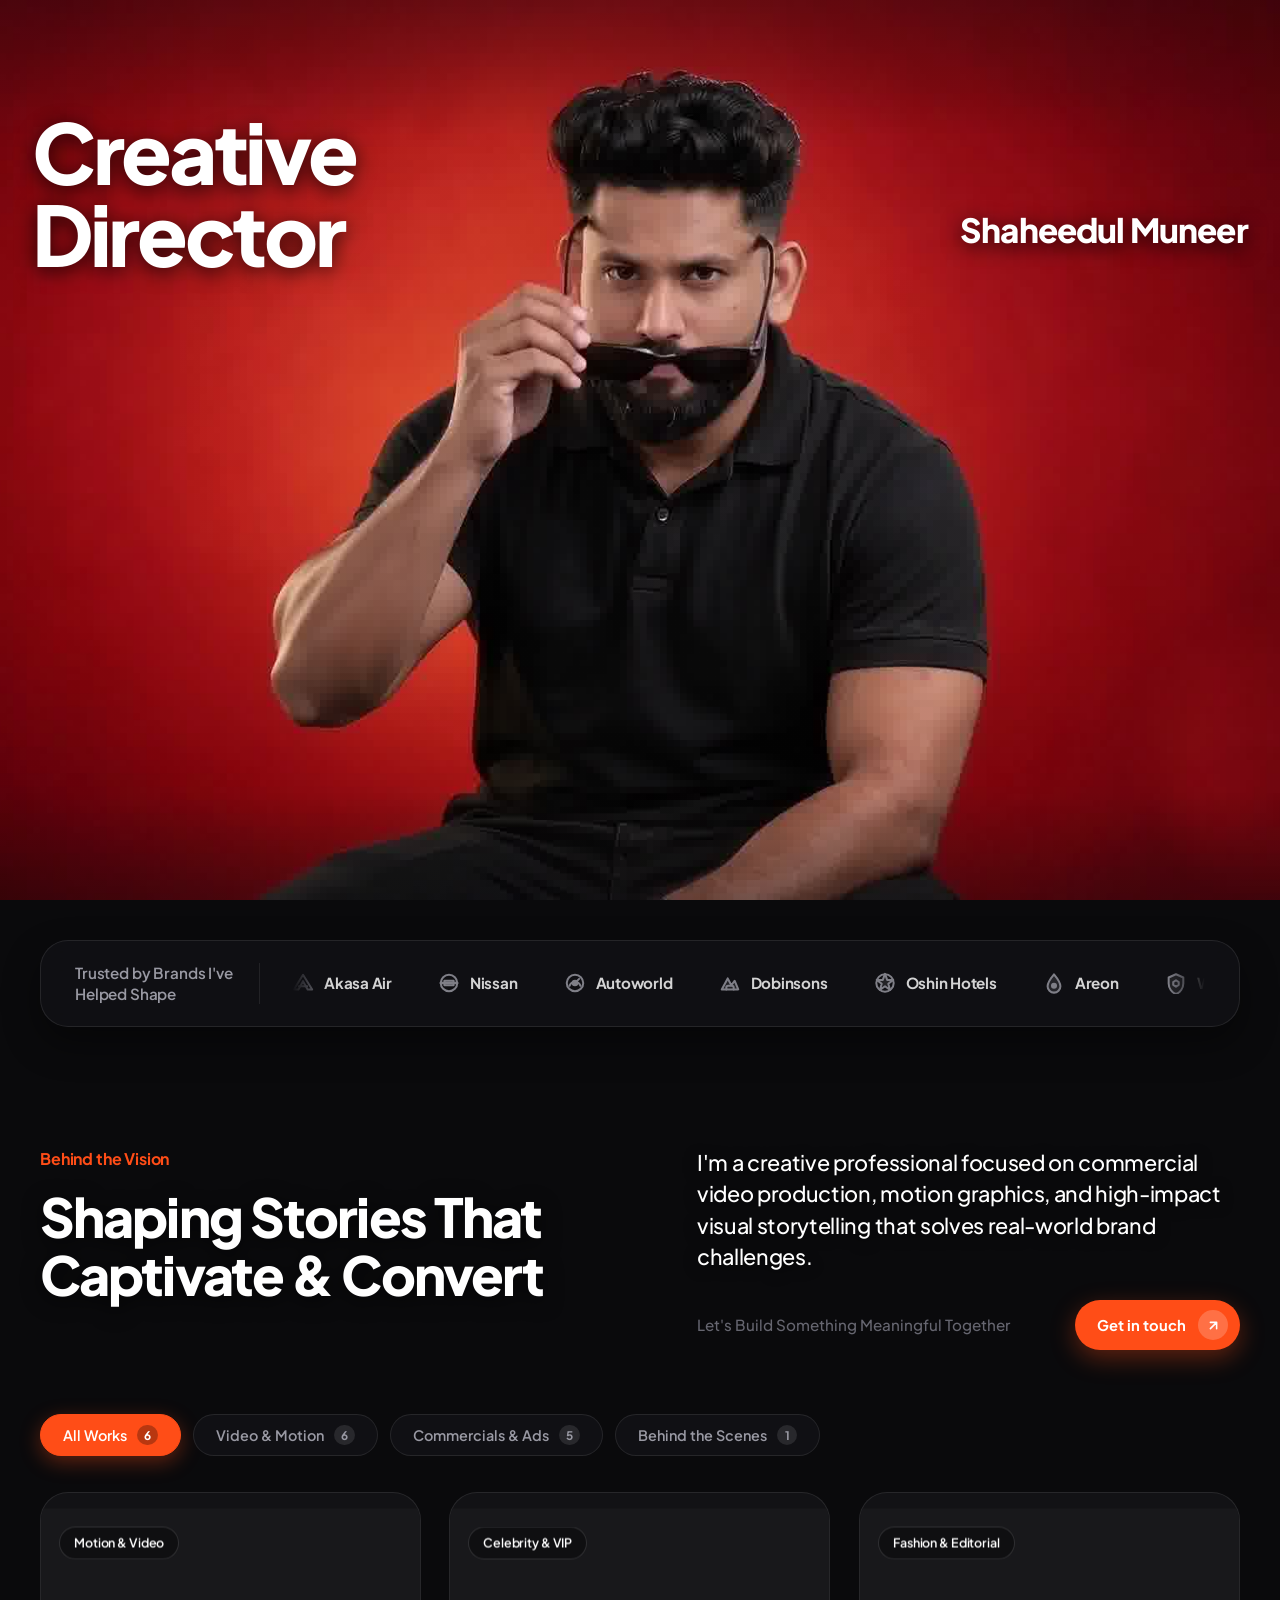
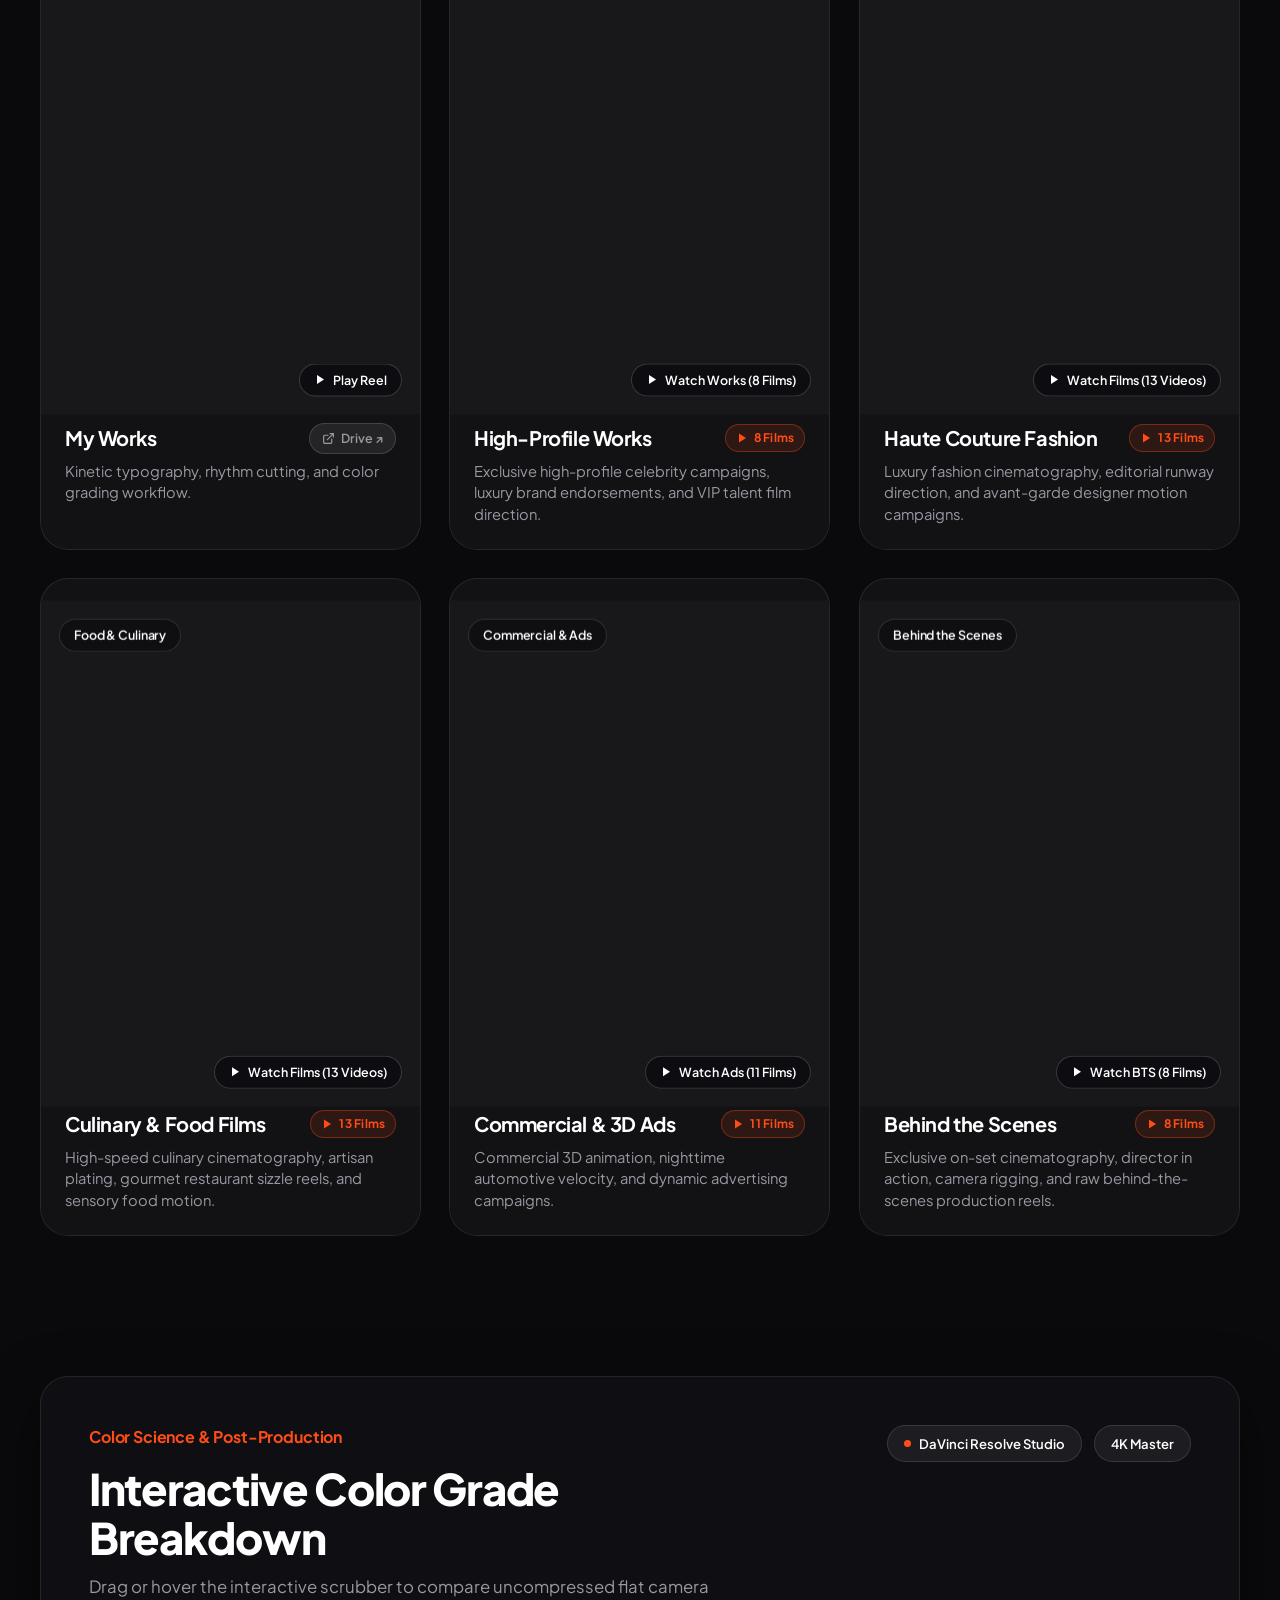
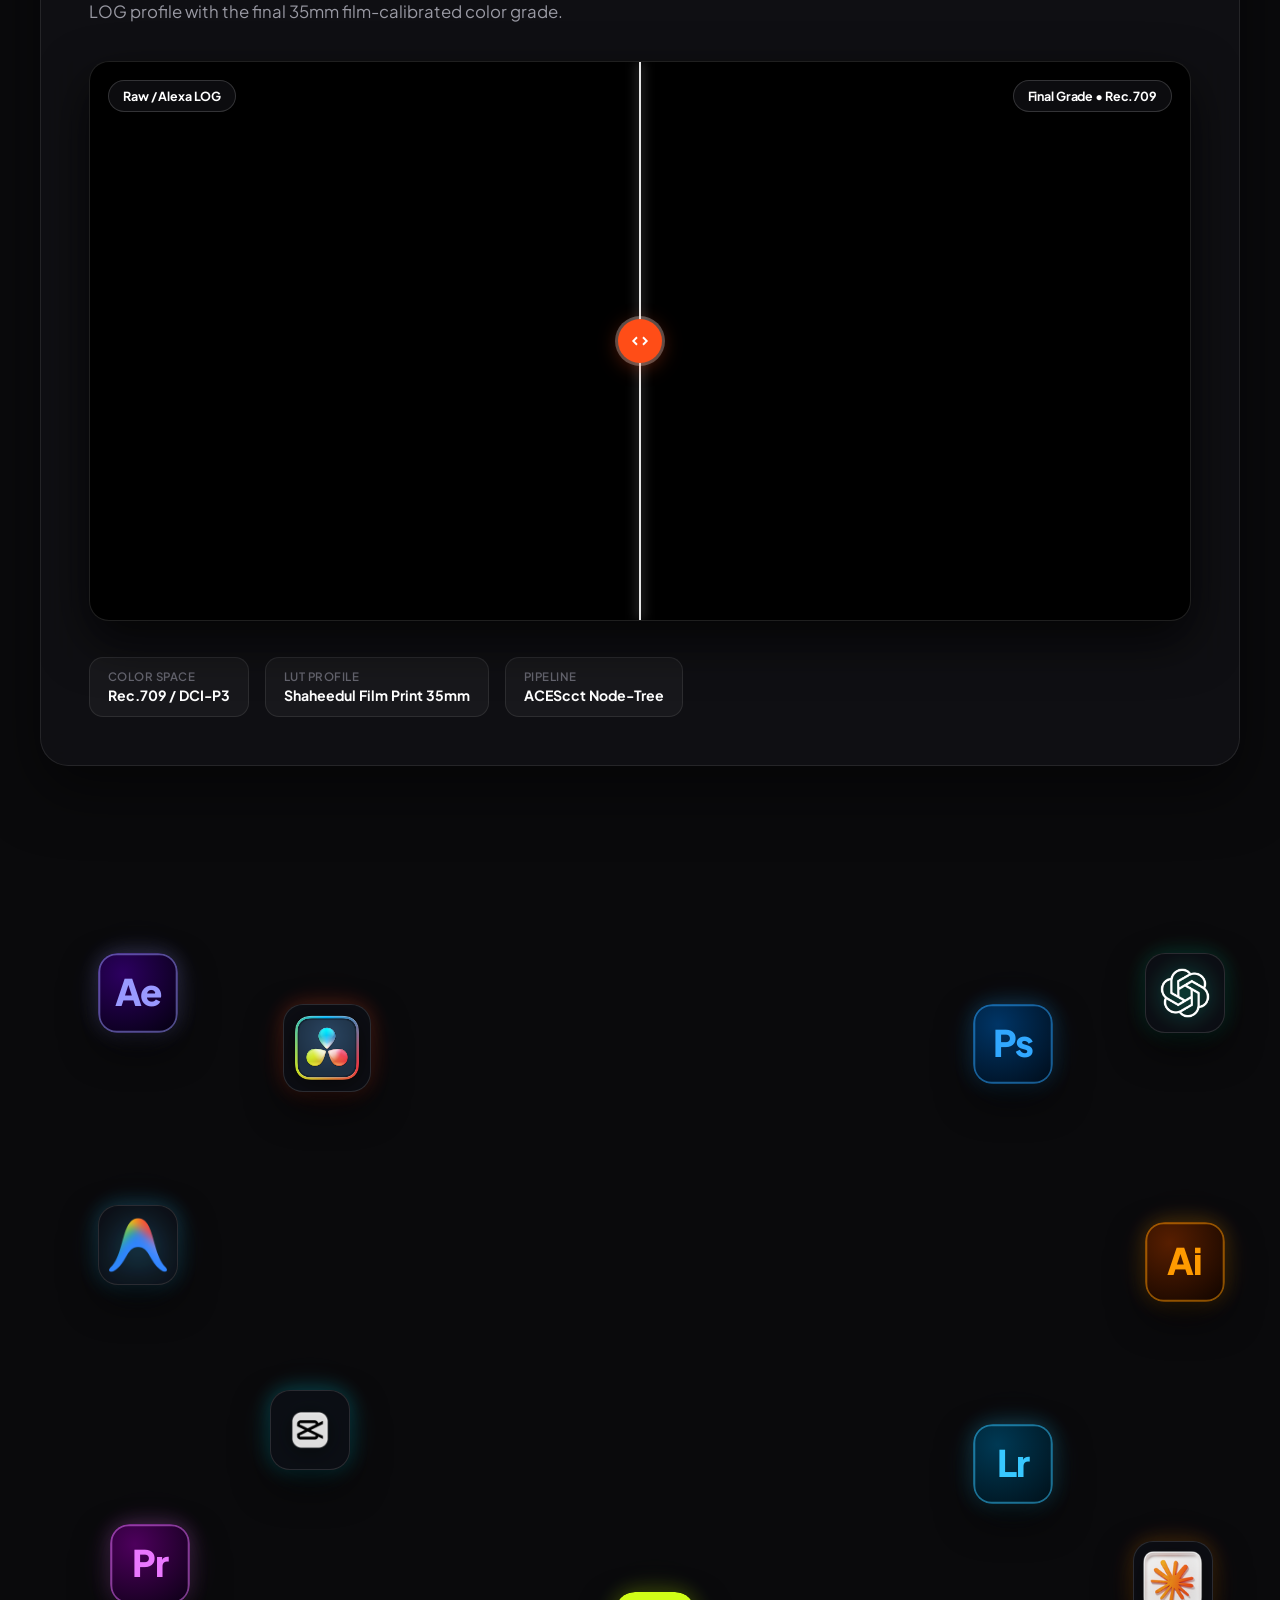
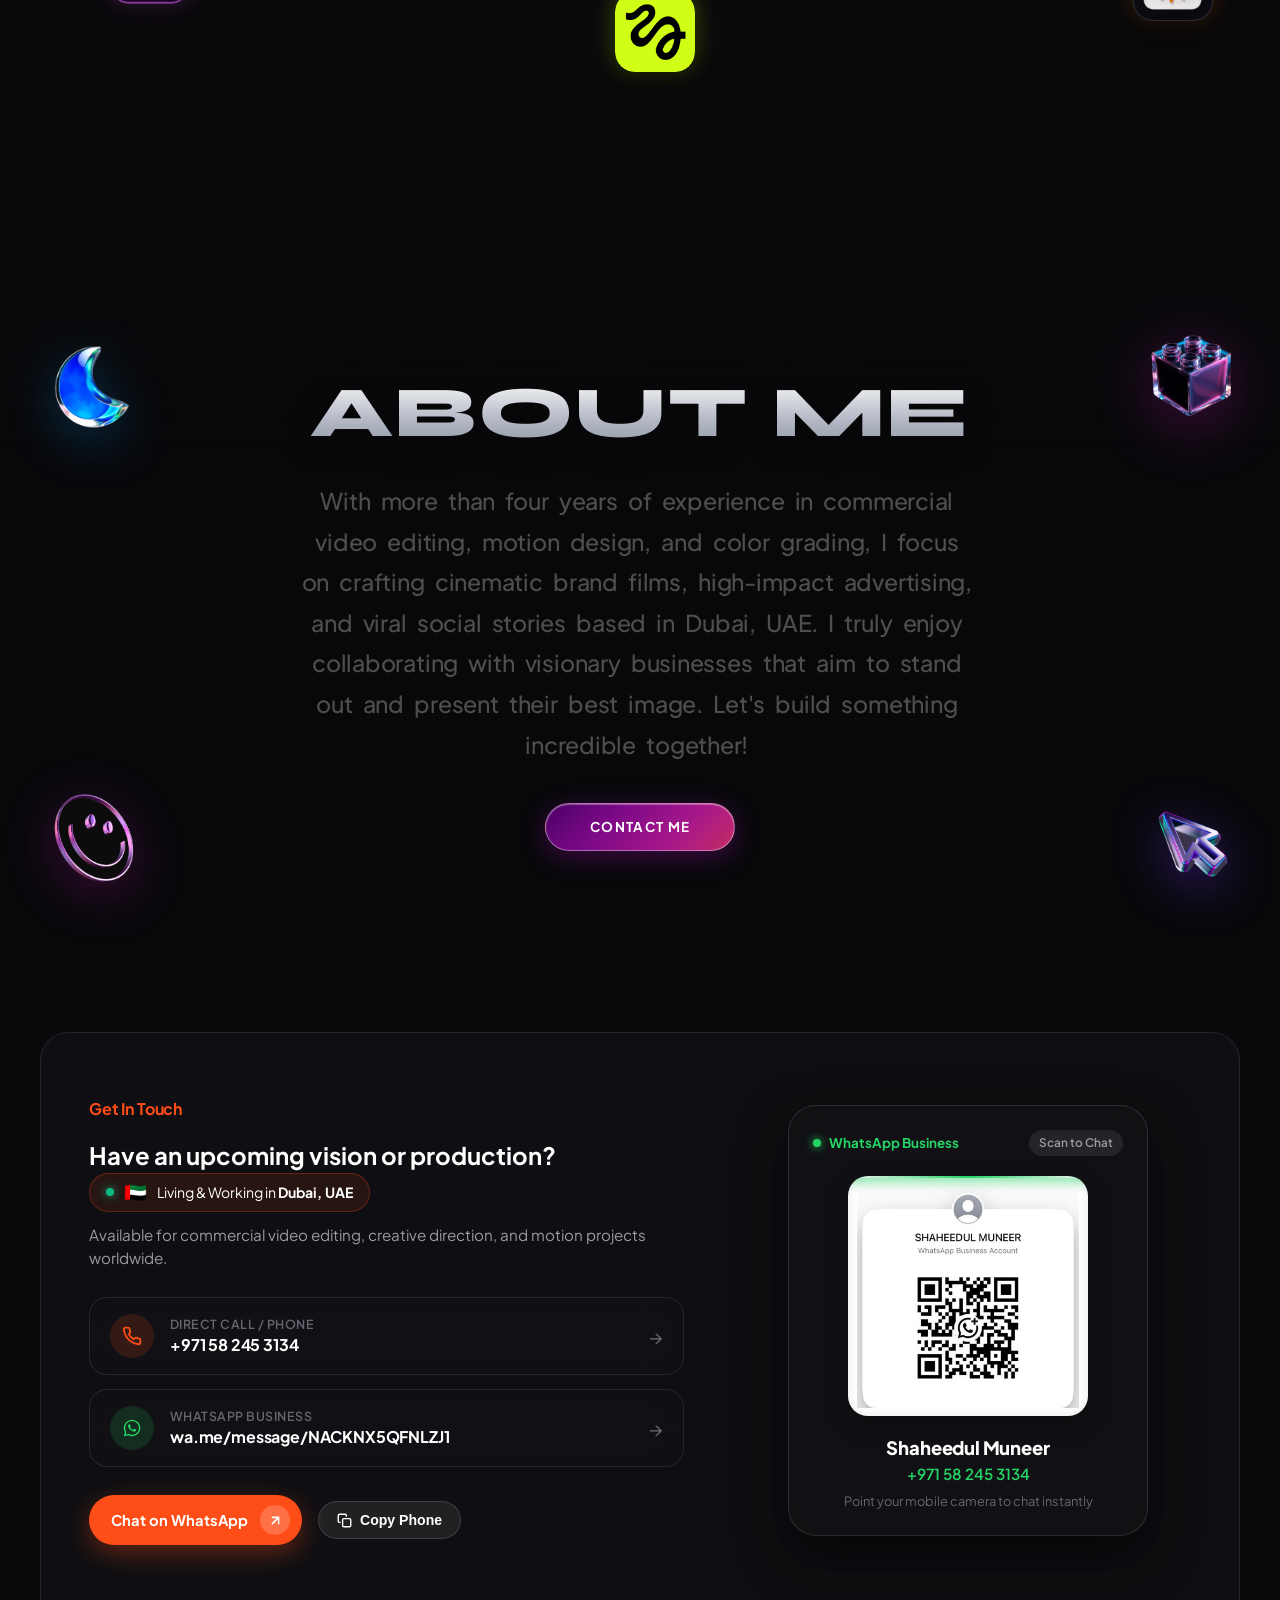
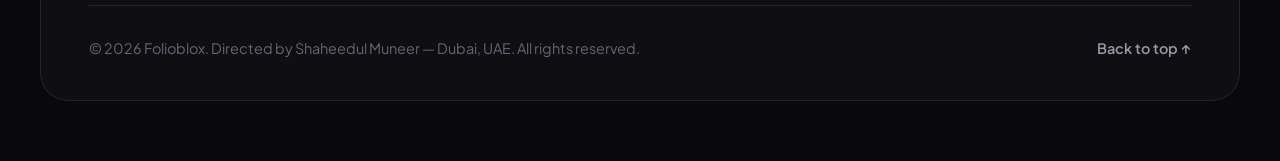
==== commit 42b0f54b: "Refine hero name: smaller font size and position shifted down" ====
--- a/index.html
+++ b/index.html
@@ -8,7 +8,7 @@
   <link rel="preconnect" href="https://fonts.googleapis.com">
   <link rel="preconnect" href="https://fonts.gstatic.com" crossorigin>
   <link href="https://fonts.googleapis.com/css2?family=Plus+Jakarta+Sans:wght@300;400;500;600;700;800&family=Syne:wght@700;800&display=swap" rel="stylesheet">
-  <link rel="stylesheet" href="style.css?v=15.0">
+  <link rel="stylesheet" href="style.css?v=16.0">
 </head>
 <body>
 
@@ -41,9 +41,7 @@
 
           <!-- Hero Name Display (Shaheedul Muneer - Only Name, No Box) -->
           <div class="hero-identity-col" id="heroIdentityCol">
-            <h2 class="hero-name-display">
-              Shaheedul<br>Muneer
-            </h2>
+            <h2 class="hero-name-display">Shaheedul Muneer</h2>
           </div>
         </div>
 
--- a/style.css
+++ b/style.css
@@ -369,22 +369,23 @@
   text-shadow: 0 4px 20px rgba(0, 0, 0, 0.8);
 }
 
-/* Hero Name Display (Right Flank - No Box, Exact Same Font as Creative Director, Shifted Down) */
+/* Hero Name Display (Right Flank - No Box, Small Scale, Shifted Down) */
 .hero-identity-col {
-  max-width: 500px;
+  max-width: 480px;
   align-self: flex-start;
-  margin-top: 65px;
+  margin-top: 135px;
 }
 
 .hero-name-display {
   font-family: var(--font-display), var(--font-sans);
-  font-size: clamp(3rem, 5.6vw, 5.2rem);
+  font-size: clamp(1.65rem, 2.6vw, 2.4rem);
   font-weight: 800;
-  line-height: 0.98;
-  letter-spacing: -0.04em;
+  line-height: 1.15;
+  letter-spacing: -0.025em;
   color: var(--text-primary);
-  text-shadow: 0 4px 24px rgba(0, 0, 0, 0.85);
+  text-shadow: 0 4px 20px rgba(0, 0, 0, 0.85);
   user-select: none;
+  white-space: nowrap;
   transition: transform 0.35s var(--ease-out);
 }
 
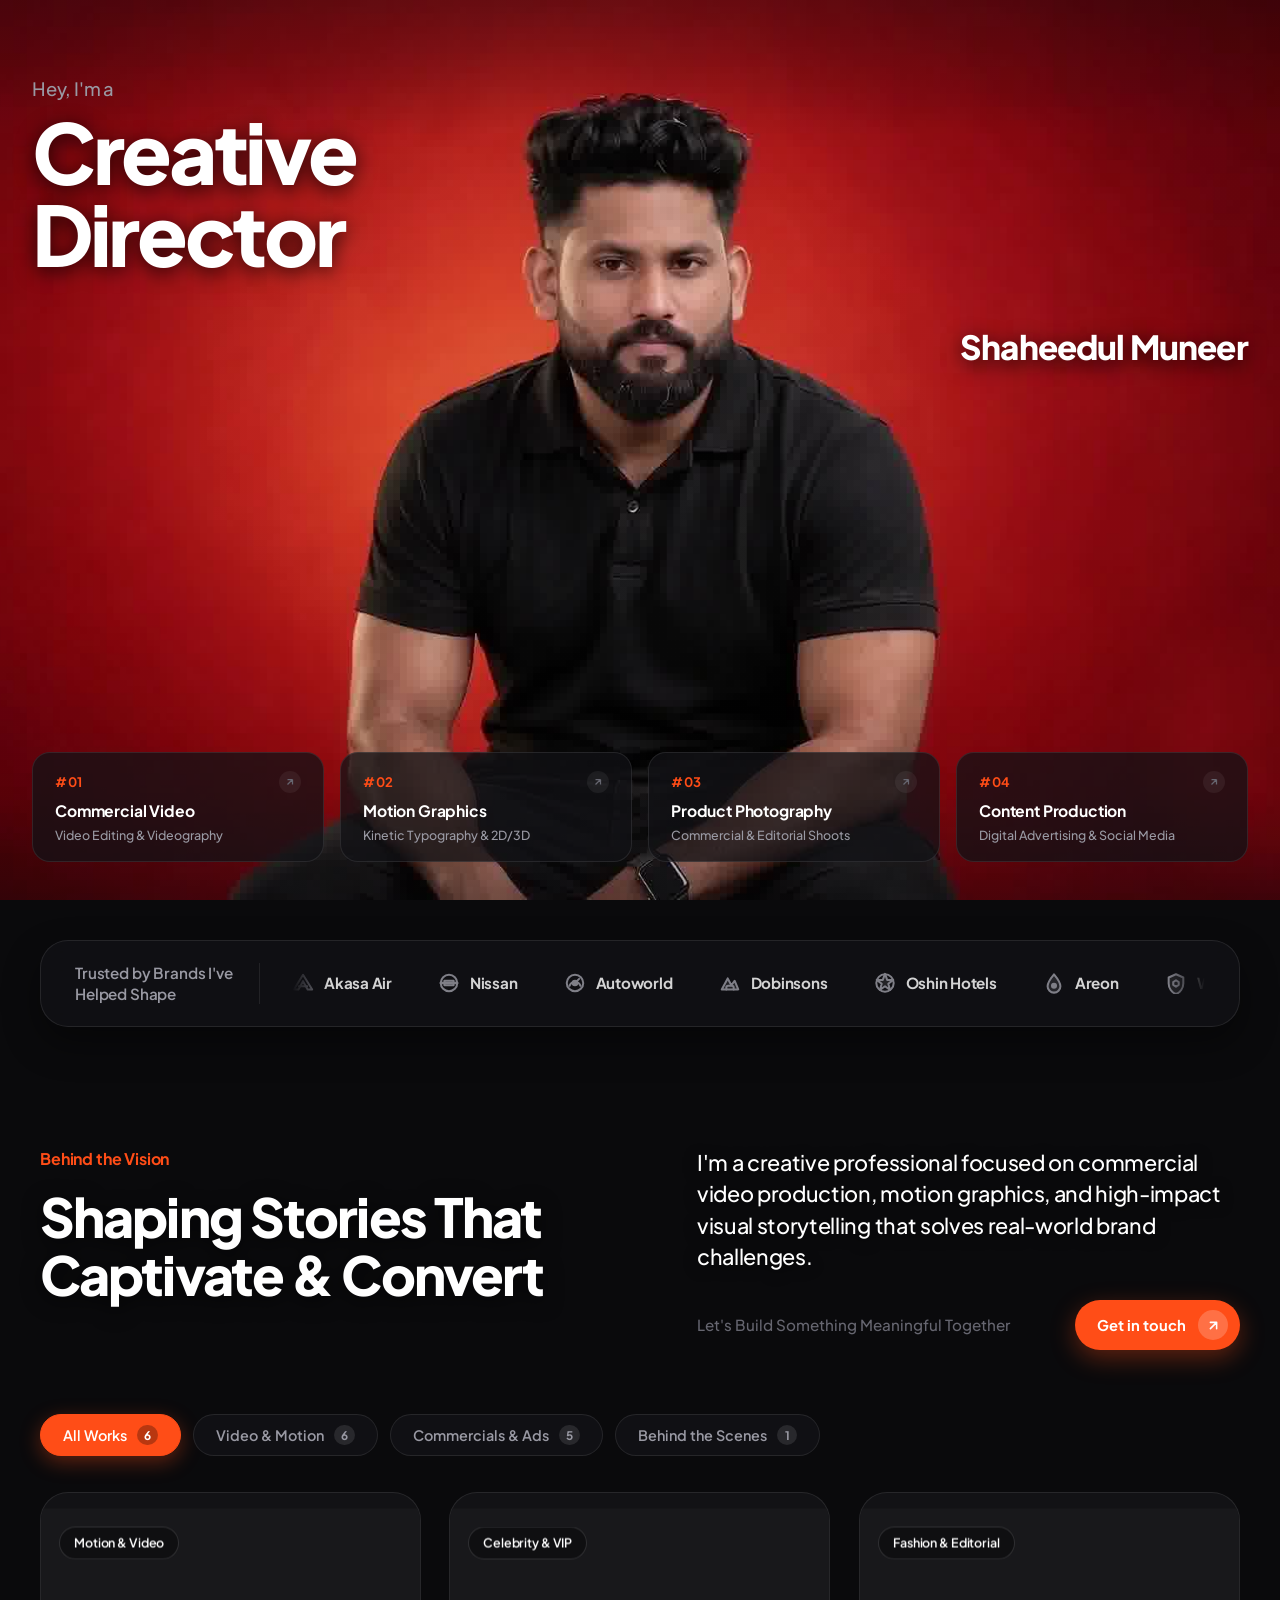
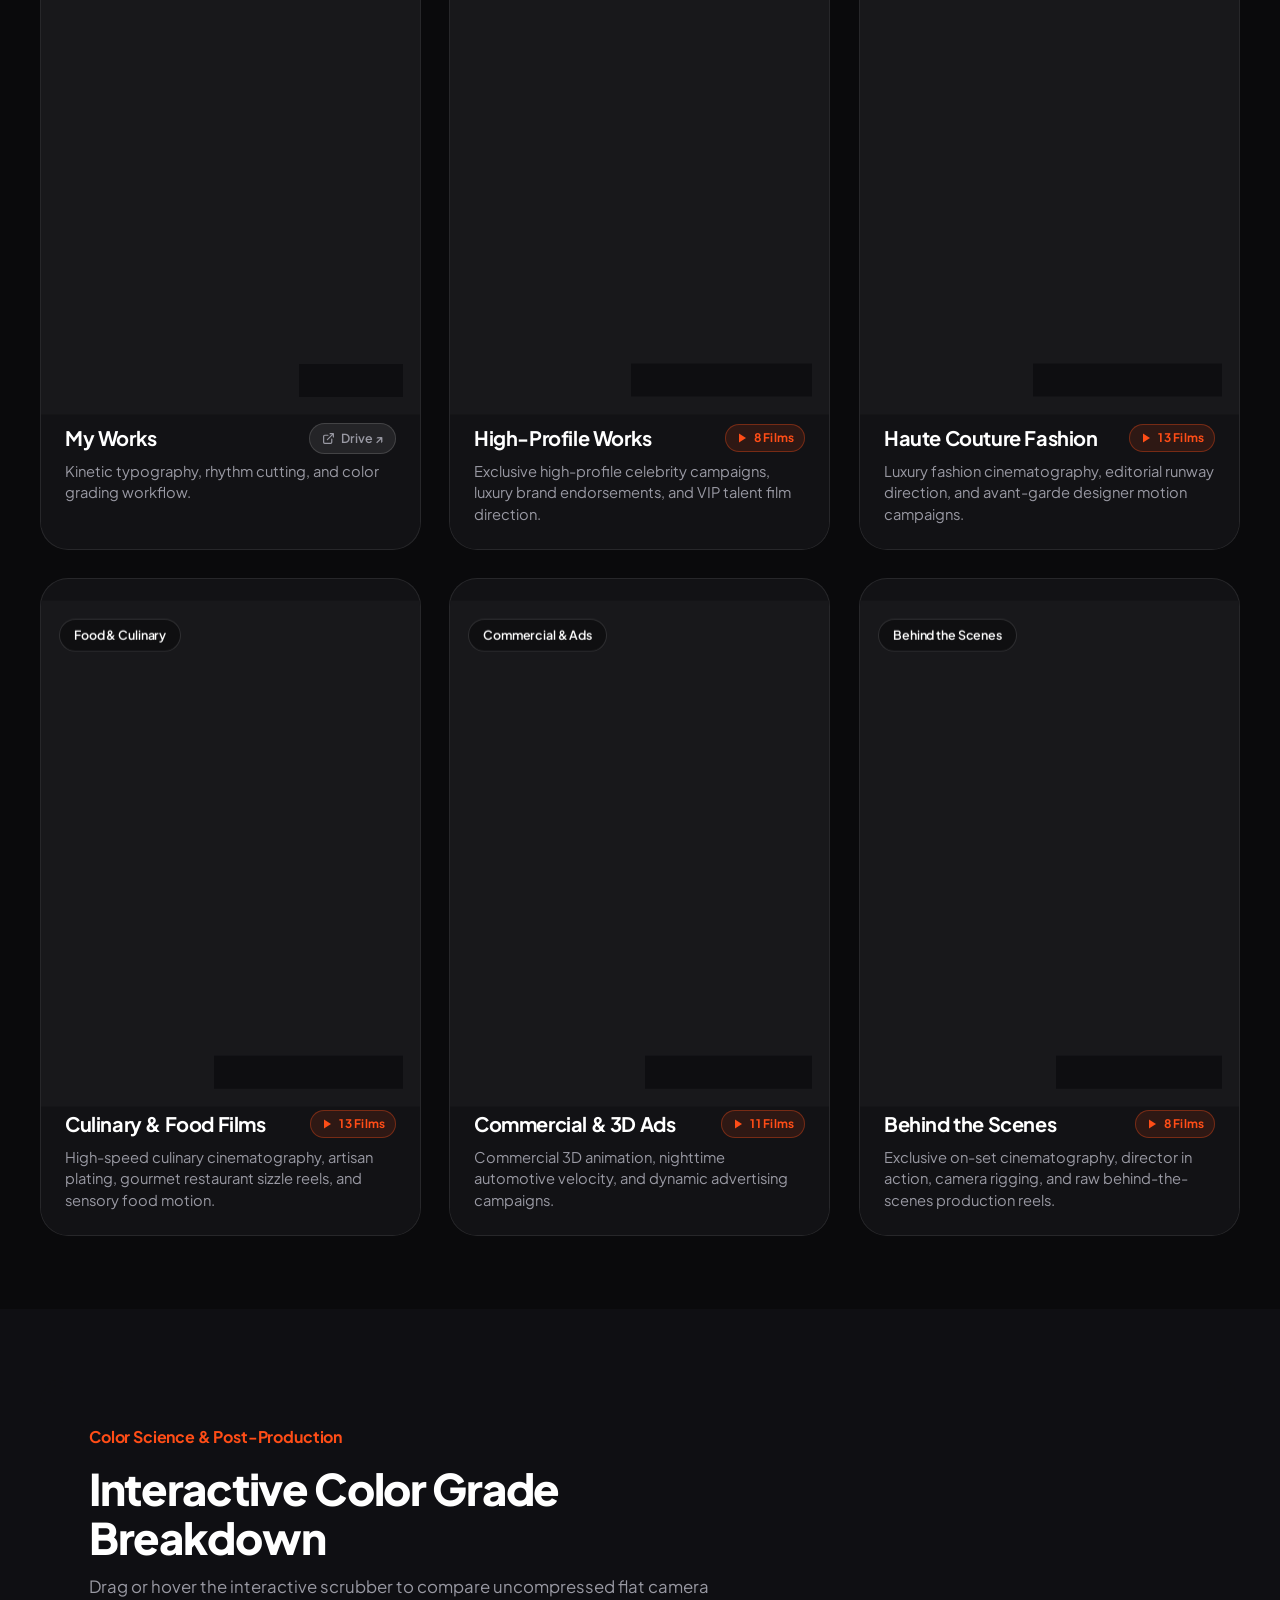
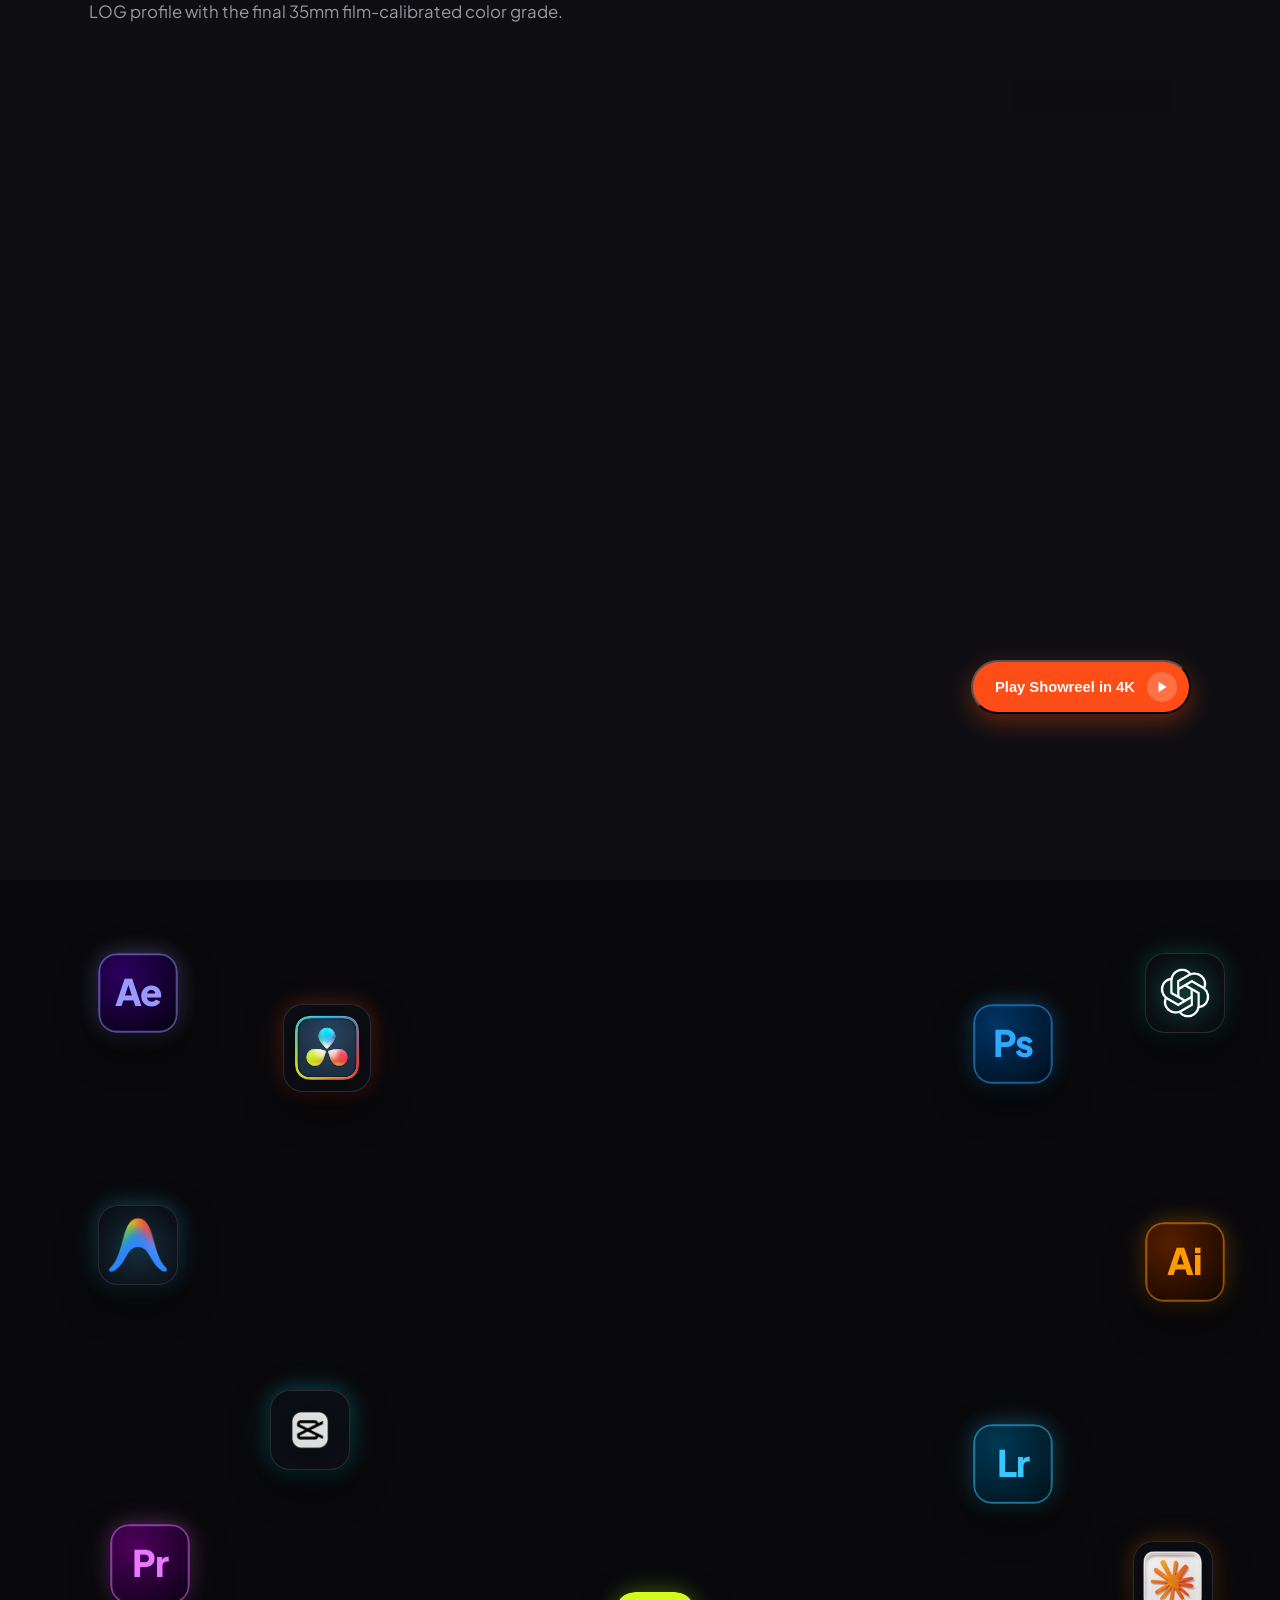
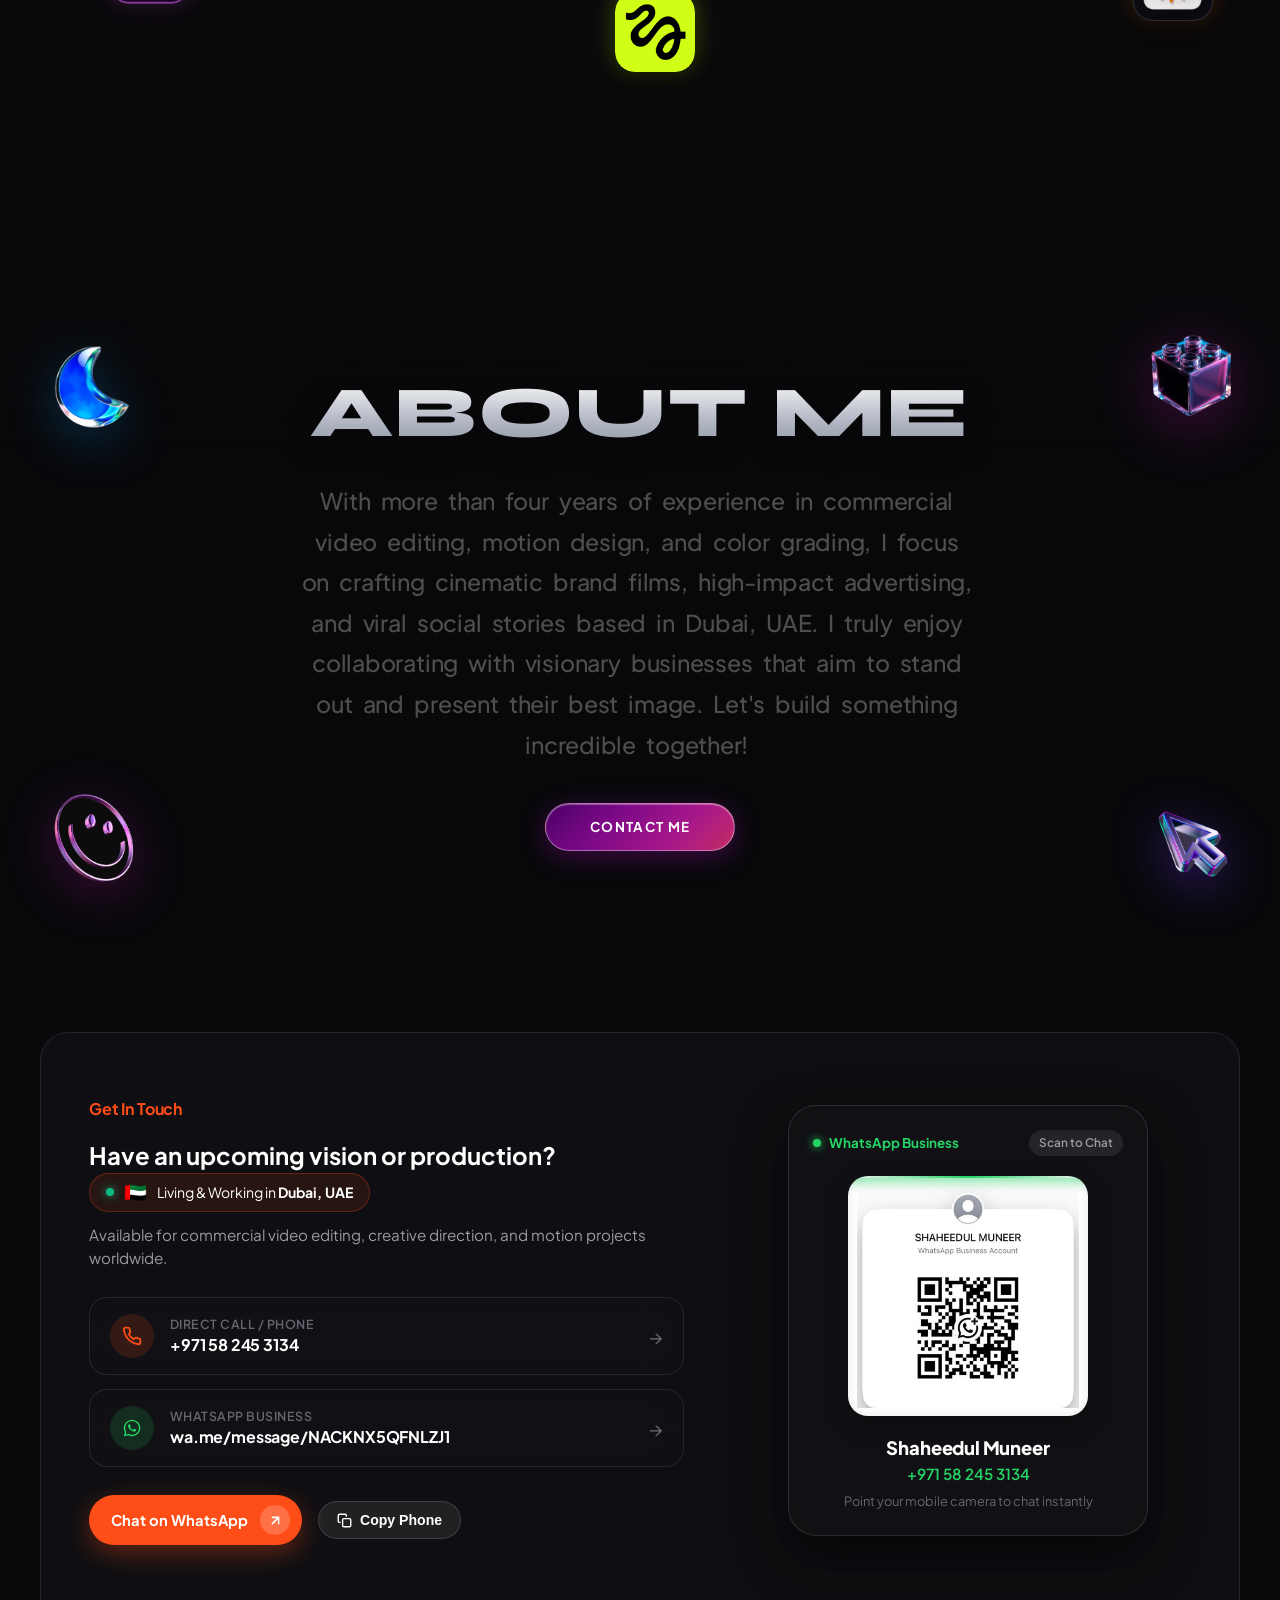
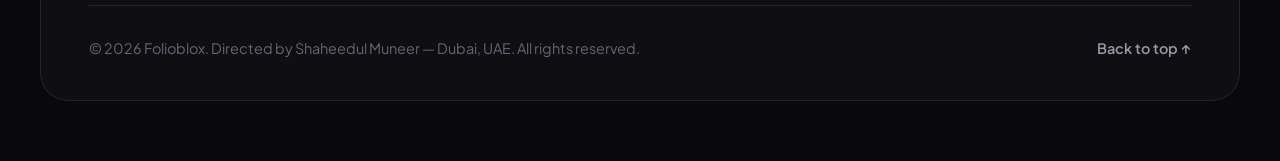
==== commit c43e0b8f: "Move hero name further down into lower red space" ====
--- a/index.html
+++ b/index.html
@@ -8,7 +8,7 @@
   <link rel="preconnect" href="https://fonts.googleapis.com">
   <link rel="preconnect" href="https://fonts.gstatic.com" crossorigin>
   <link href="https://fonts.googleapis.com/css2?family=Plus+Jakarta+Sans:wght@300;400;500;600;700;800&family=Syne:wght@700;800&display=swap" rel="stylesheet">
-  <link rel="stylesheet" href="style.css?v=16.0">
+  <link rel="stylesheet" href="style.css?v=17.0">
 </head>
 <body>
 
--- a/style.css
+++ b/style.css
@@ -373,7 +373,7 @@
 .hero-identity-col {
   max-width: 480px;
   align-self: flex-start;
-  margin-top: 135px;
+  margin-top: clamp(200px, 28vh, 280px);
 }
 
 .hero-name-display {
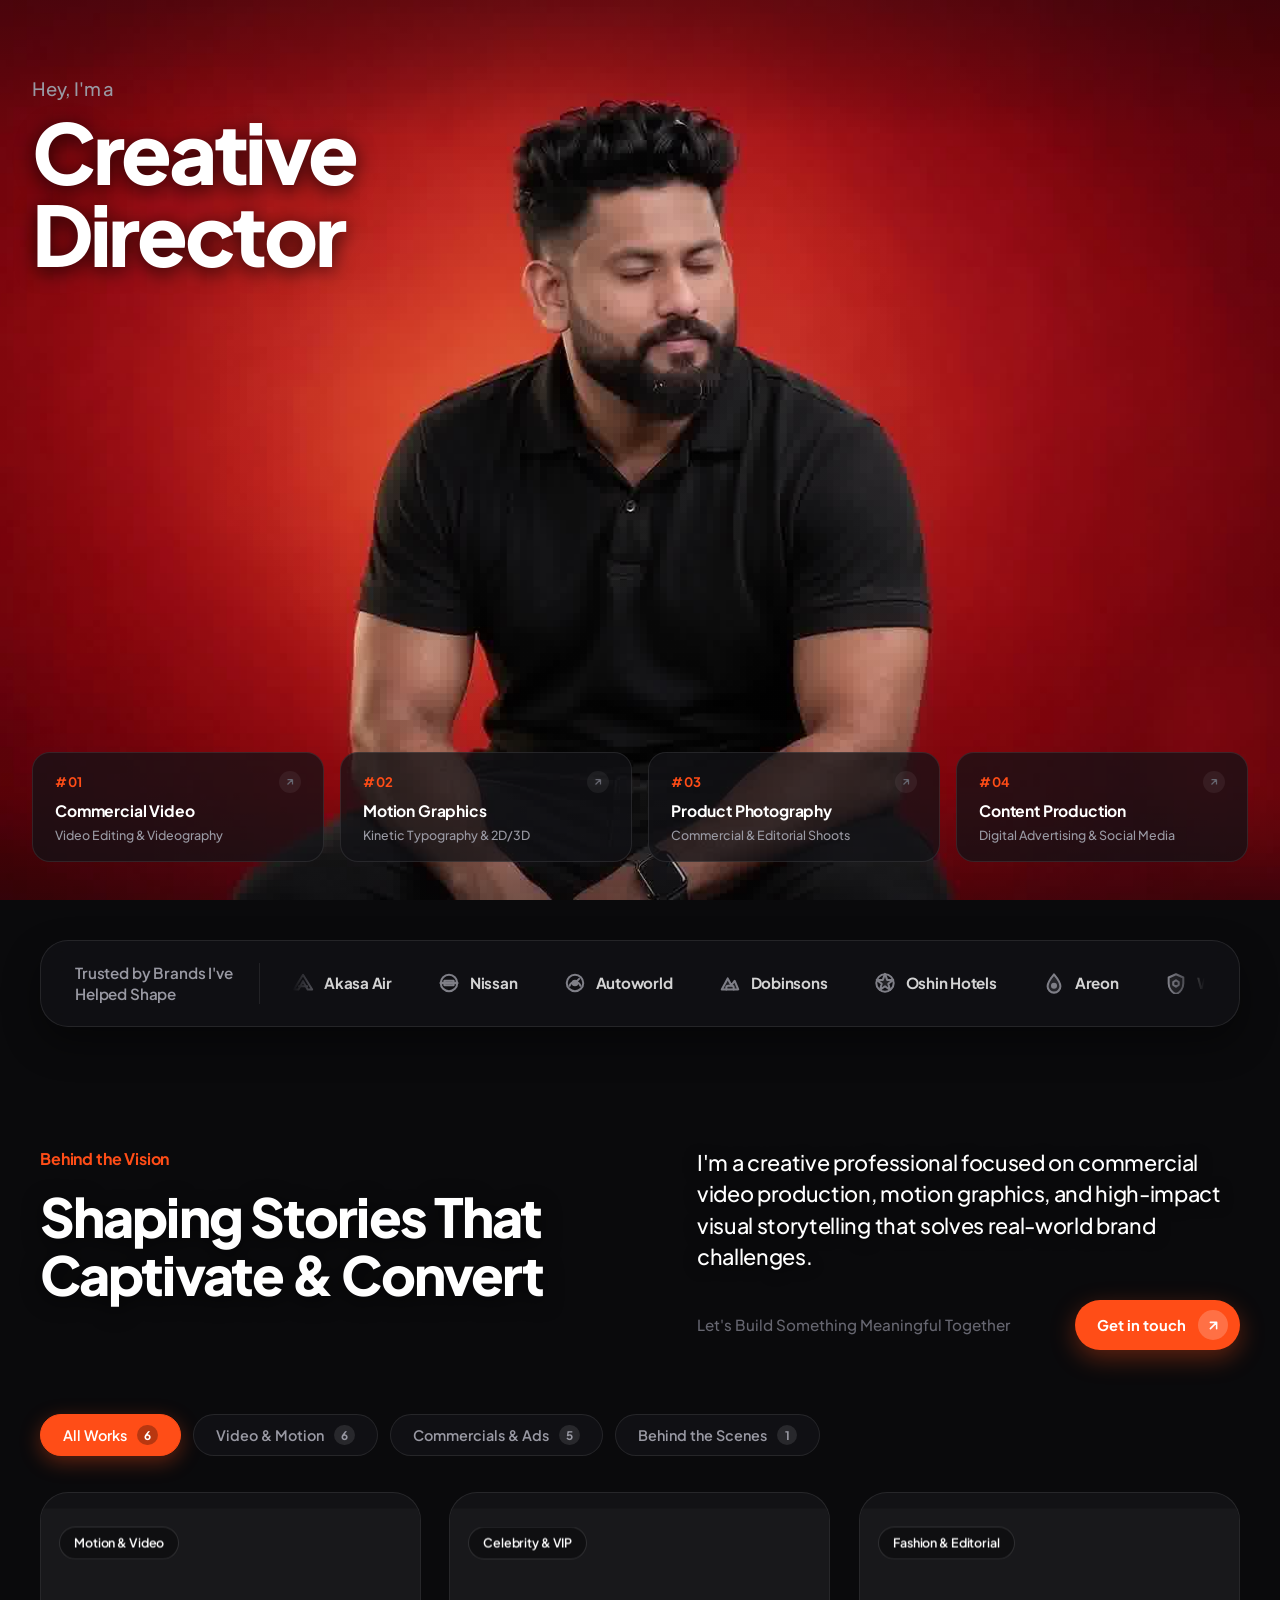
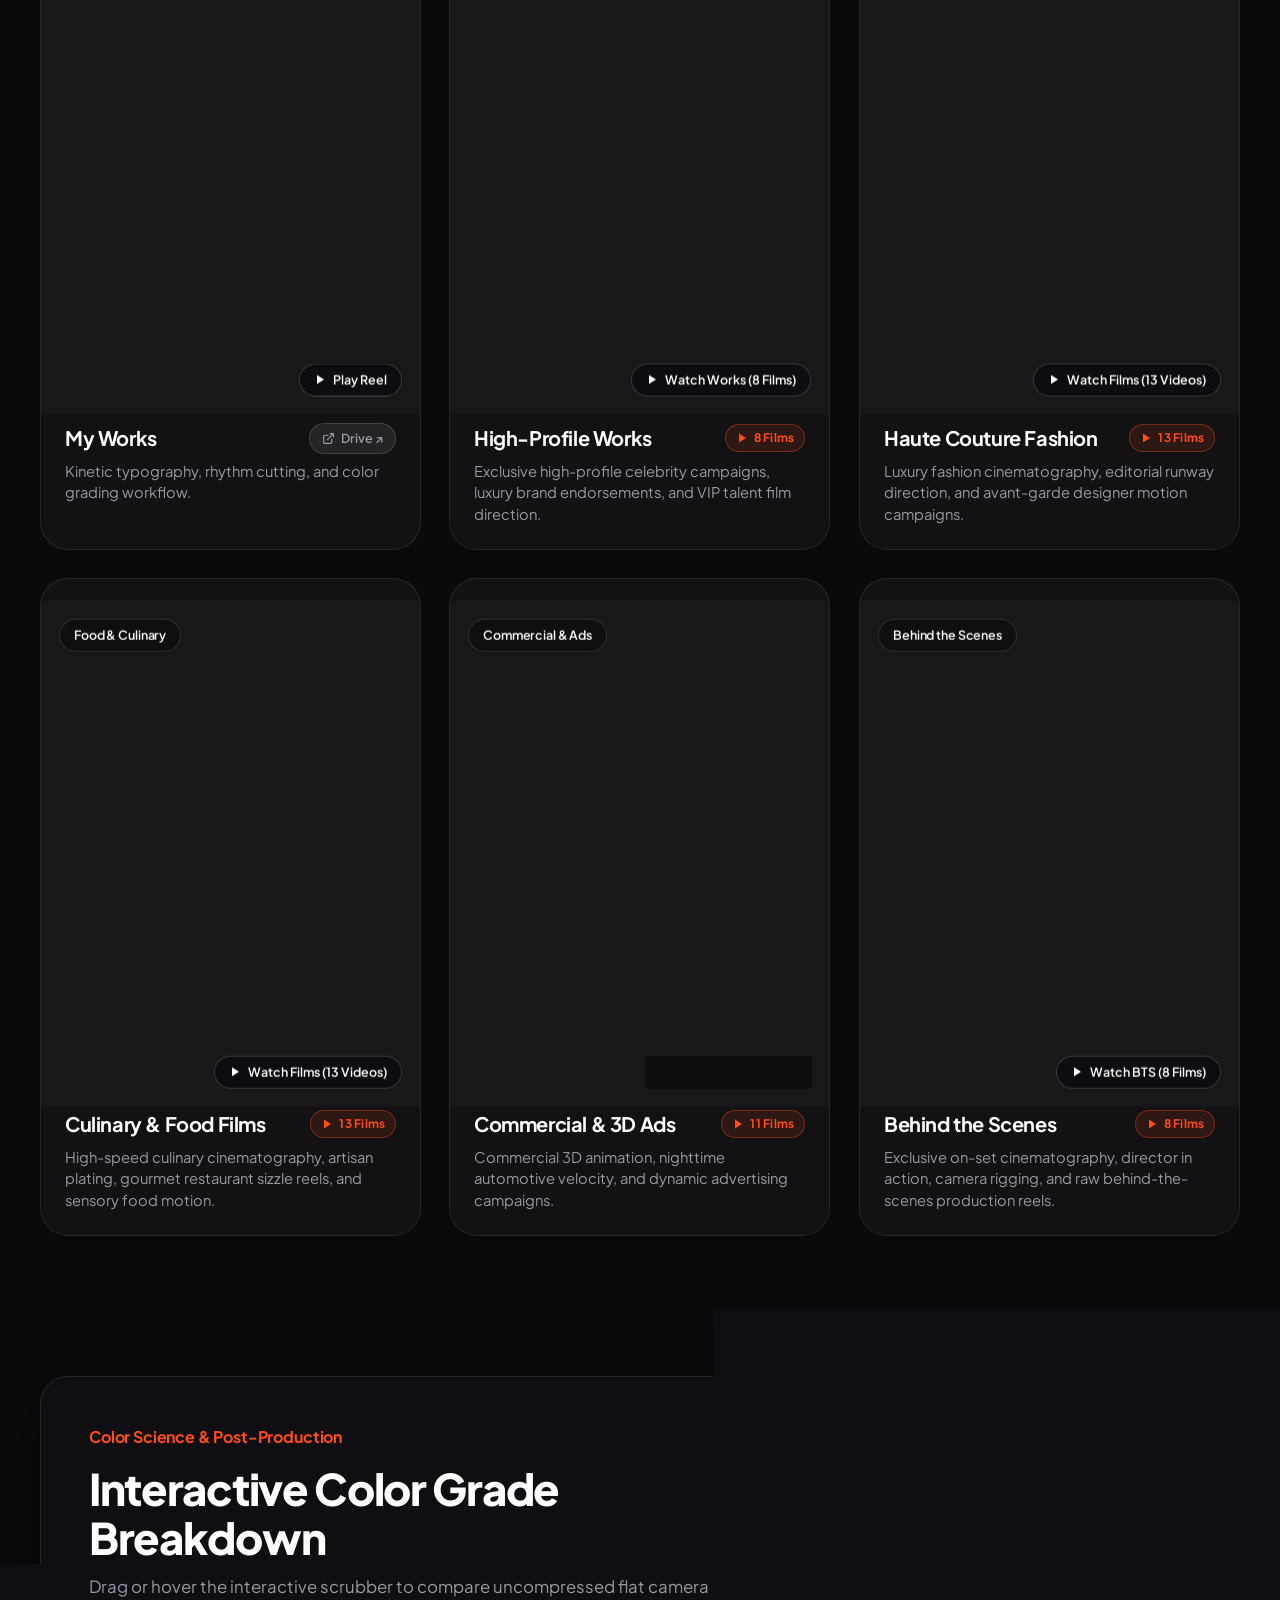
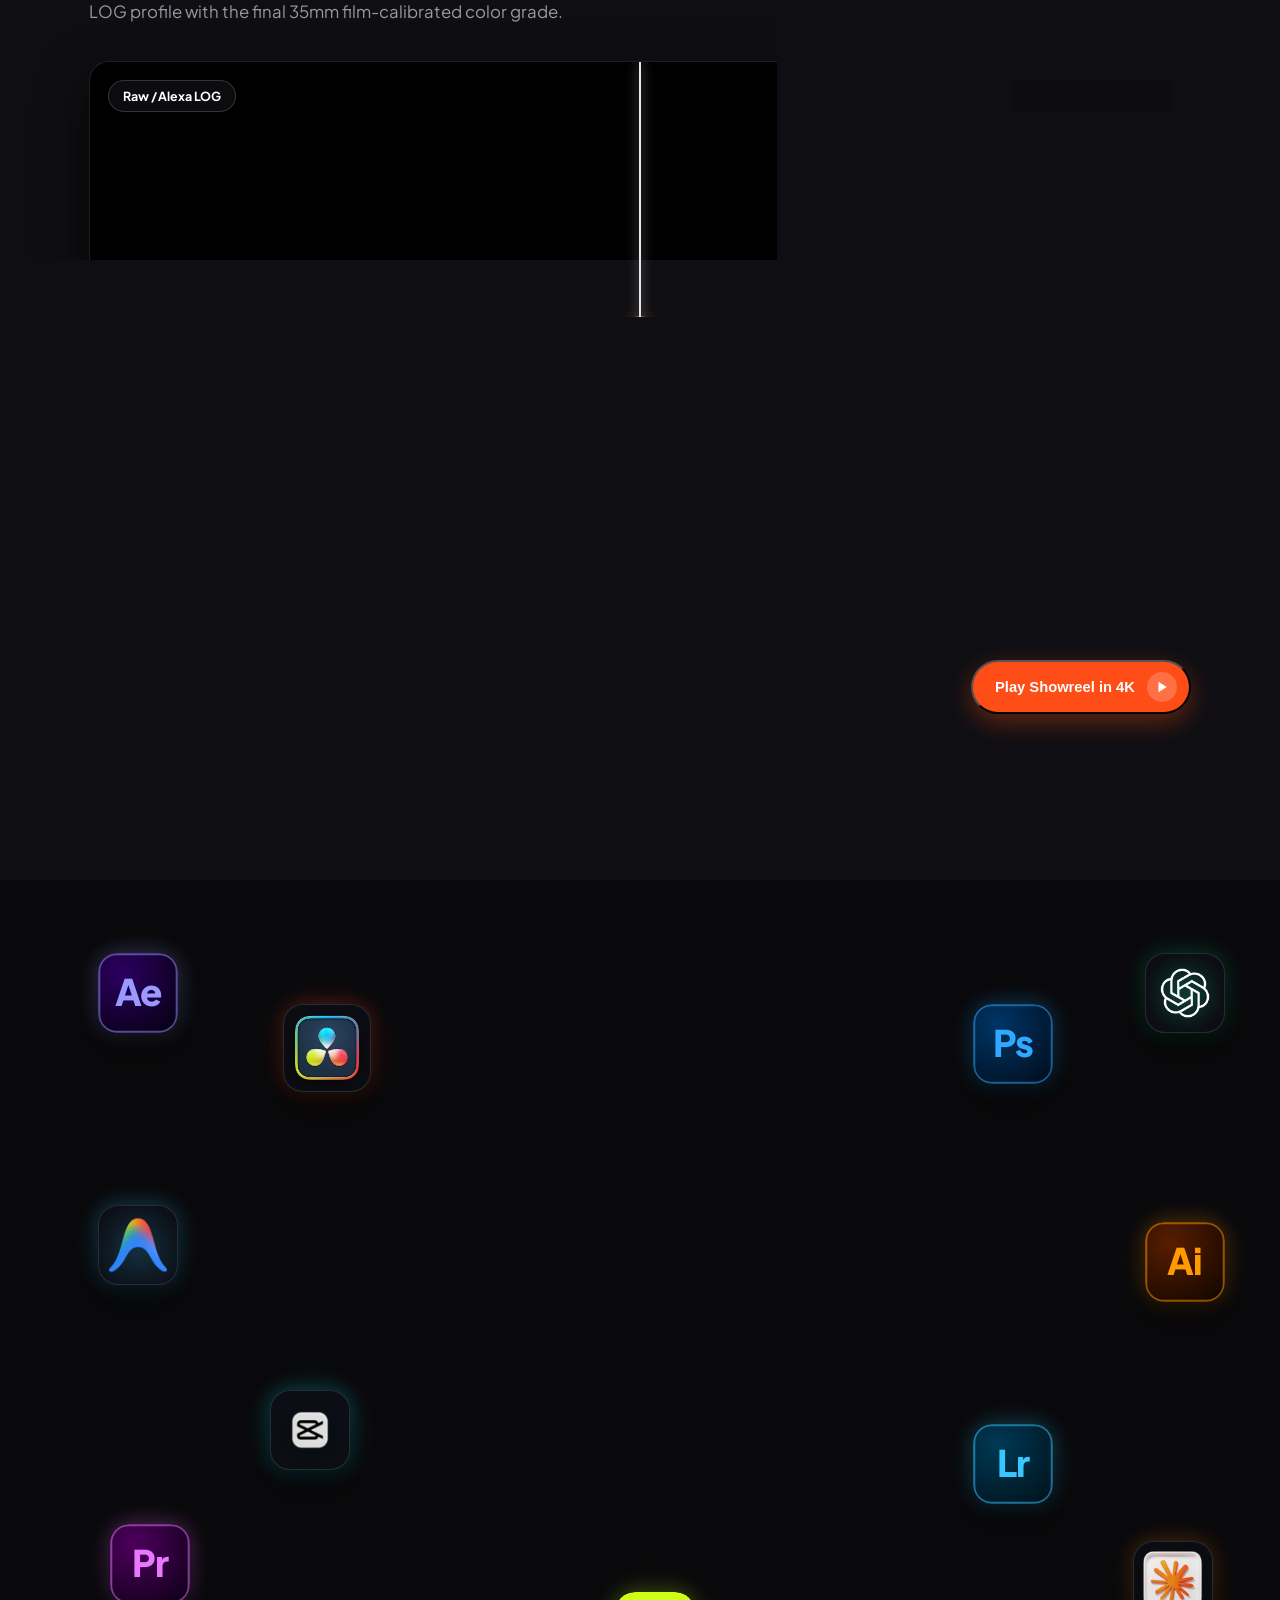
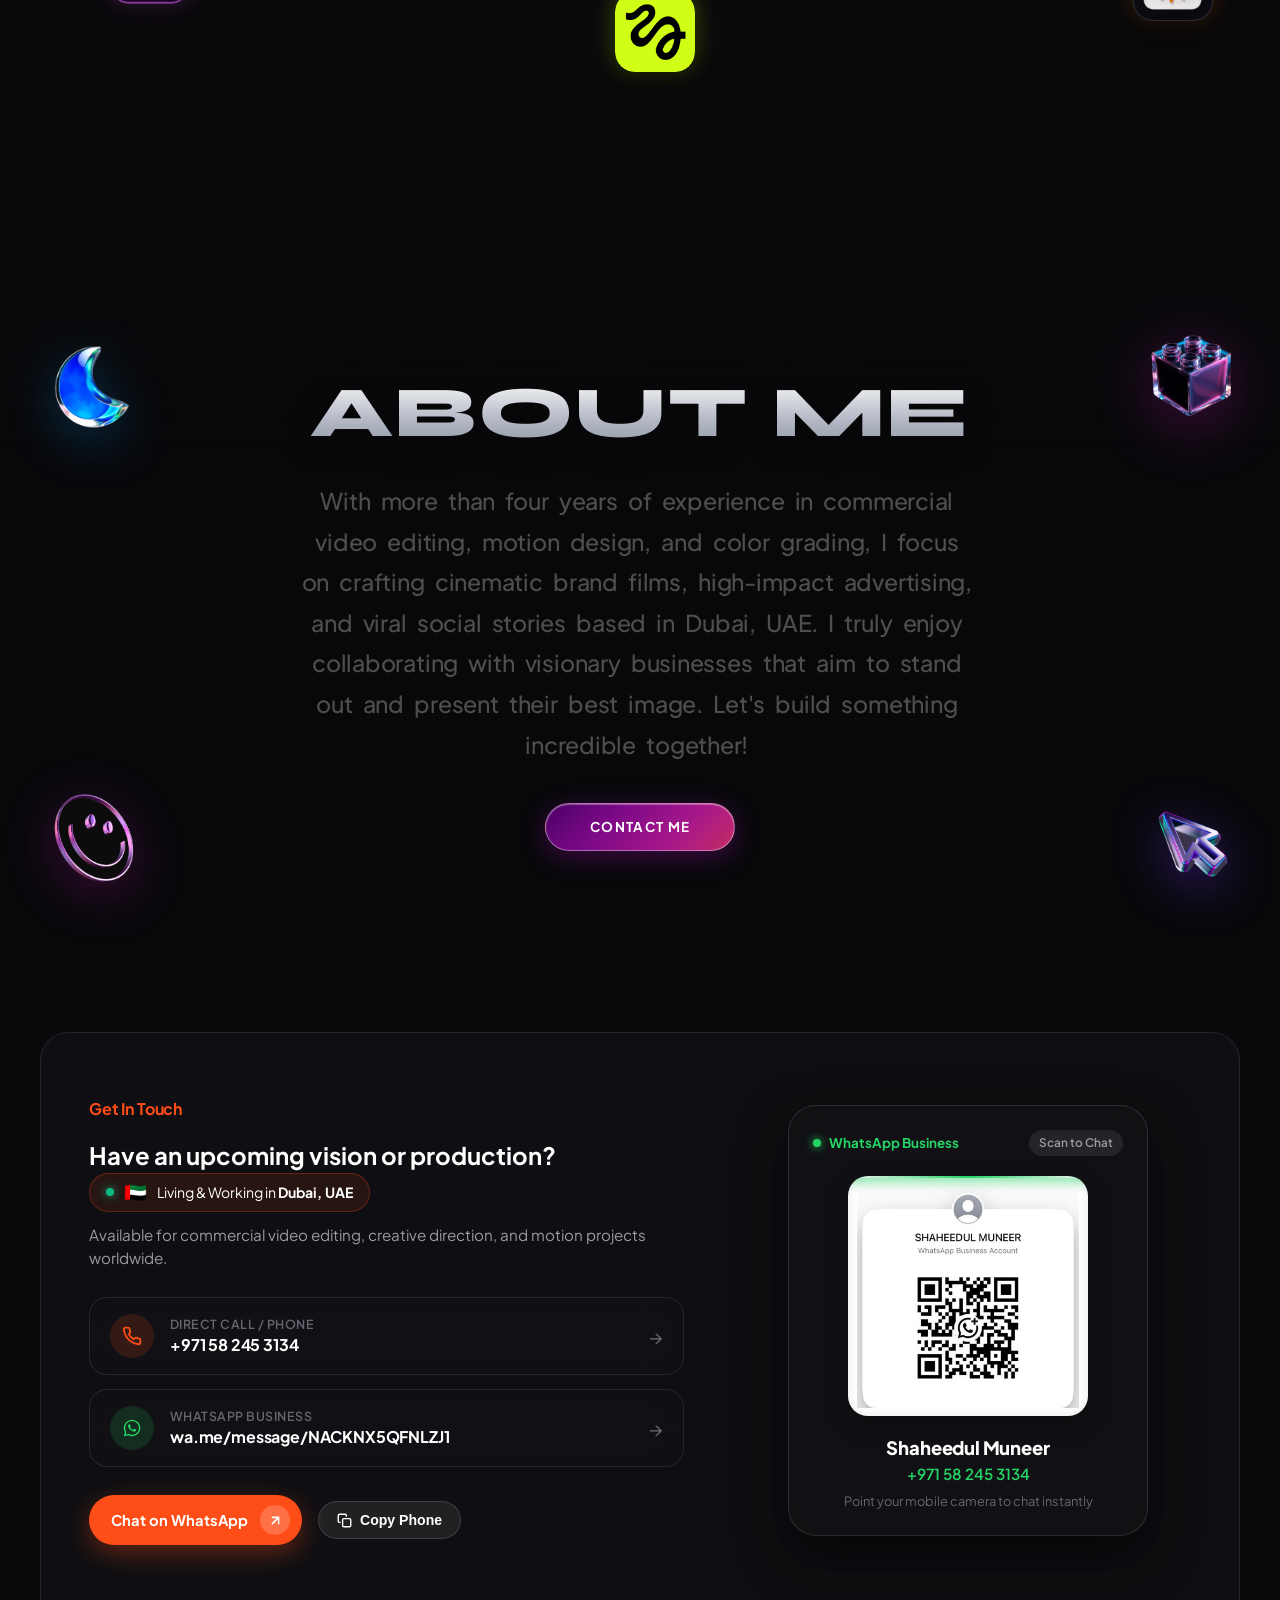
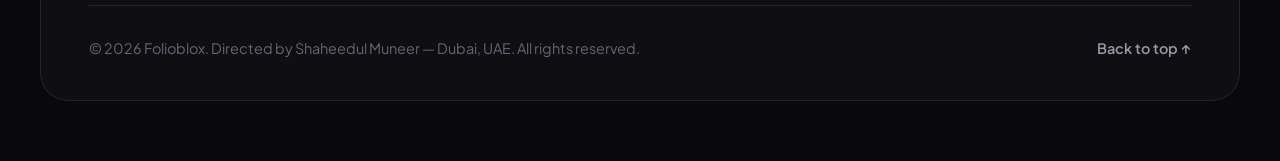
==== commit 77829fed: "Remove name from hero section" ====
--- a/index.html
+++ b/index.html
@@ -8,7 +8,7 @@
   <link rel="preconnect" href="https://fonts.googleapis.com">
   <link rel="preconnect" href="https://fonts.gstatic.com" crossorigin>
   <link href="https://fonts.googleapis.com/css2?family=Plus+Jakarta+Sans:wght@300;400;500;600;700;800&family=Syne:wght@700;800&display=swap" rel="stylesheet">
-  <link rel="stylesheet" href="style.css?v=17.0">
+  <link rel="stylesheet" href="style.css?v=18.0">
 </head>
 <body>
 
@@ -28,7 +28,7 @@
       <!-- Hero Content Layer -->
       <div class="hero-content-shell">
         
-        <!-- Top Hero Grid: Big Headline Left, Name & Identity Right -->
+        <!-- Top Hero Grid: Big Headline Left -->
         <div class="hero-header-row" id="heroHeaderRow">
           <div class="hero-headline-col" id="heroHeadlineCol">
             <div class="kicker-wrapper">
@@ -37,11 +37,6 @@
             <h1 class="hero-display-title">
               Creative<br>Director
             </h1>
-          </div>
-
-          <!-- Hero Name Display (Shaheedul Muneer - Only Name, No Box) -->
-          <div class="hero-identity-col" id="heroIdentityCol">
-            <h2 class="hero-name-display">Shaheedul Muneer</h2>
           </div>
         </div>
 
--- a/style.css
+++ b/style.css
@@ -369,29 +369,7 @@
   text-shadow: 0 4px 20px rgba(0, 0, 0, 0.8);
 }
 
-/* Hero Name Display (Right Flank - No Box, Small Scale, Shifted Down) */
-.hero-identity-col {
-  max-width: 480px;
-  align-self: flex-start;
-  margin-top: clamp(200px, 28vh, 280px);
-}
-
-.hero-name-display {
-  font-family: var(--font-display), var(--font-sans);
-  font-size: clamp(1.65rem, 2.6vw, 2.4rem);
-  font-weight: 800;
-  line-height: 1.15;
-  letter-spacing: -0.025em;
-  color: var(--text-primary);
-  text-shadow: 0 4px 20px rgba(0, 0, 0, 0.85);
-  user-select: none;
-  white-space: nowrap;
-  transition: transform 0.35s var(--ease-out);
-}
-
-.hero-name-display:hover {
-  transform: translateY(-2px);
-}
+
 
 /* Interactive Scroll Indicator Pill */
 .scroll-scrub-indicator {
@@ -2783,9 +2761,7 @@
     flex-direction: column;
     gap: 24px;
   }
-  .hero-identity-col {
-    max-width: 100%;
-  }
+
   .hero-services-grid {
     grid-template-columns: repeat(2, 1fr);
   }
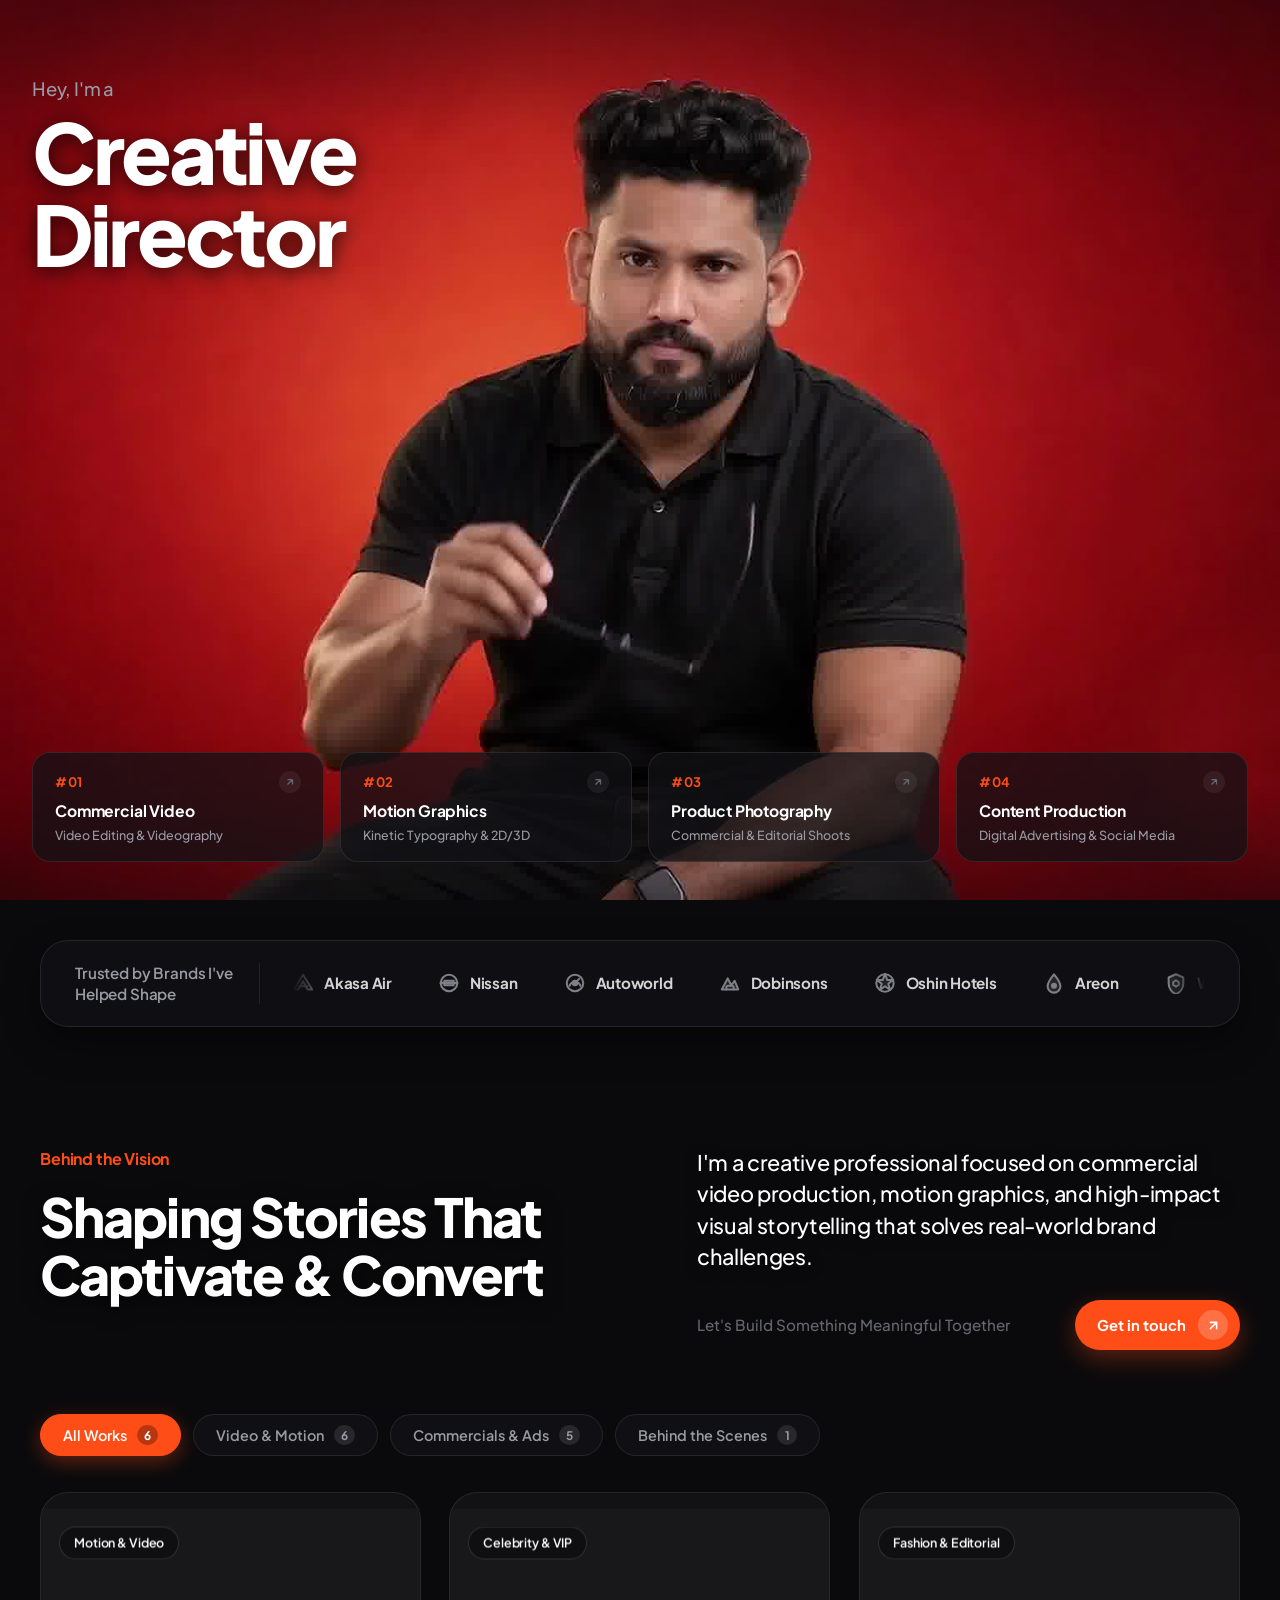
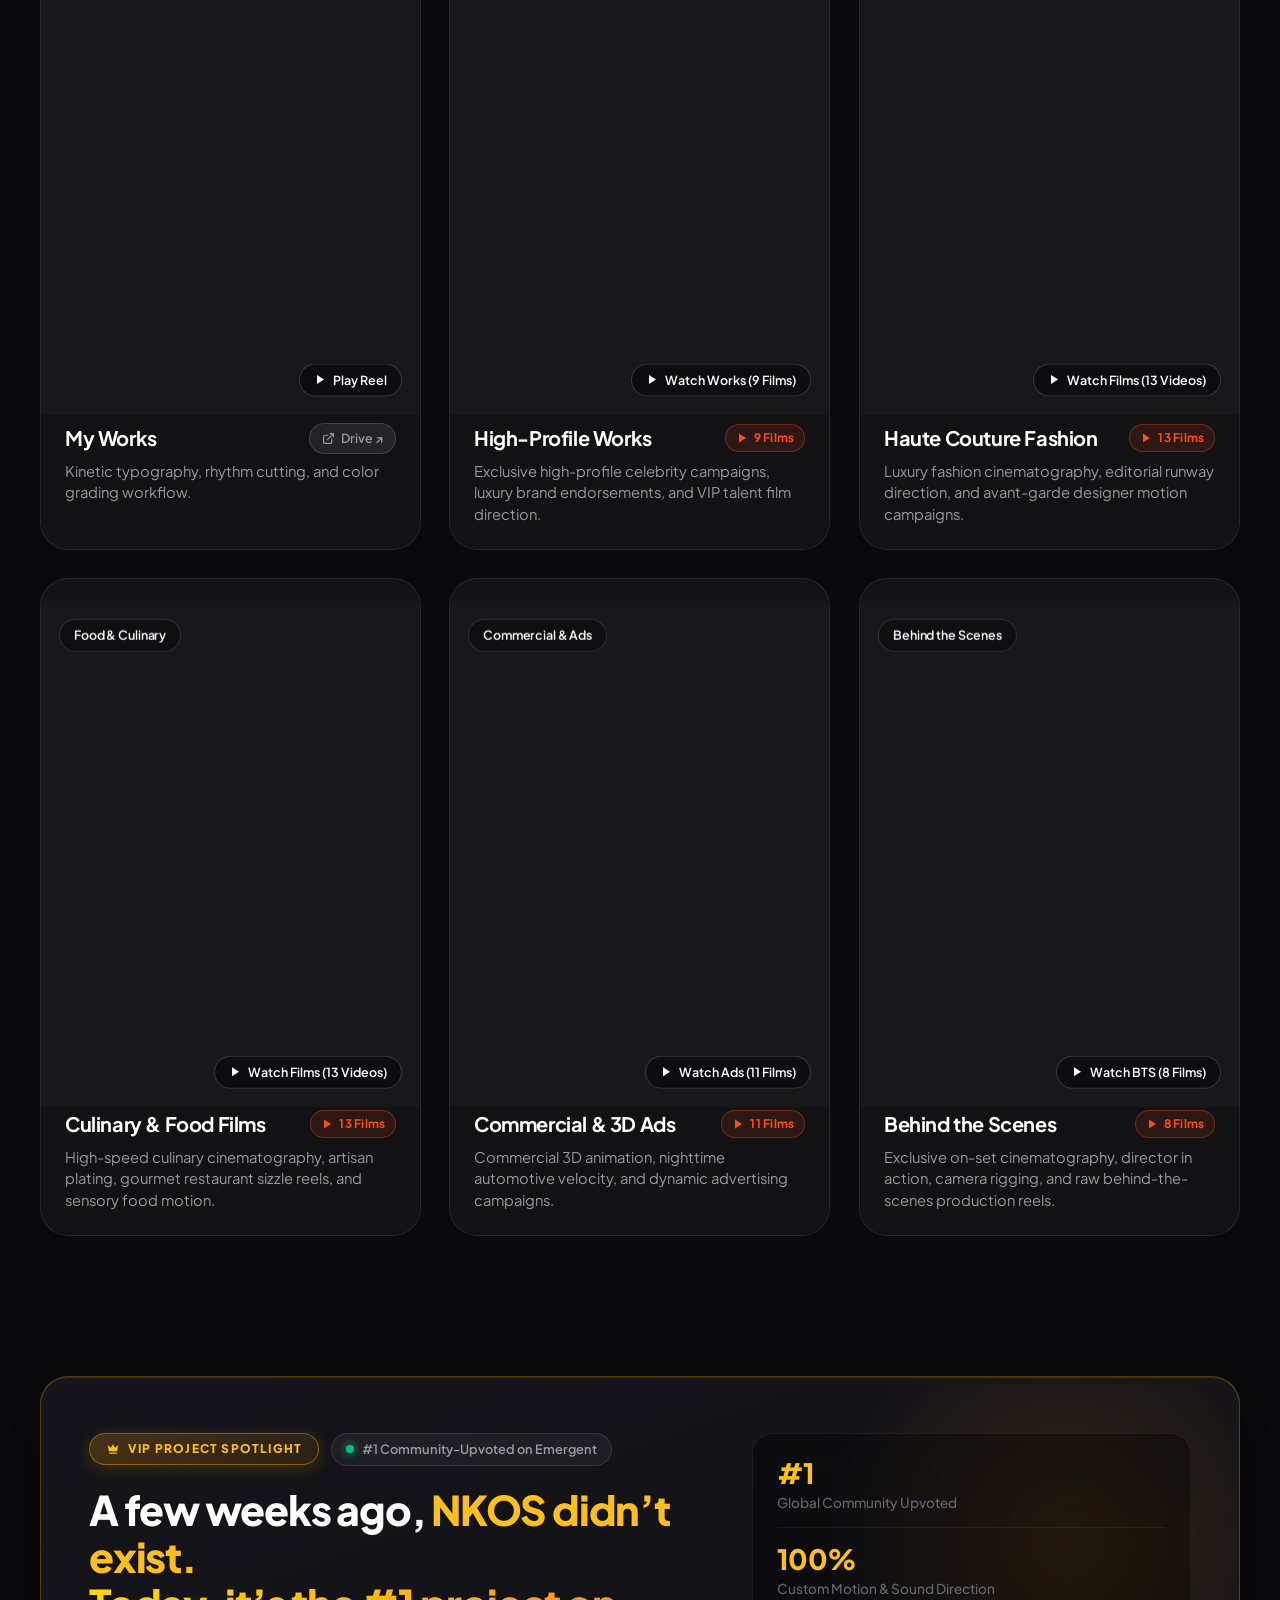
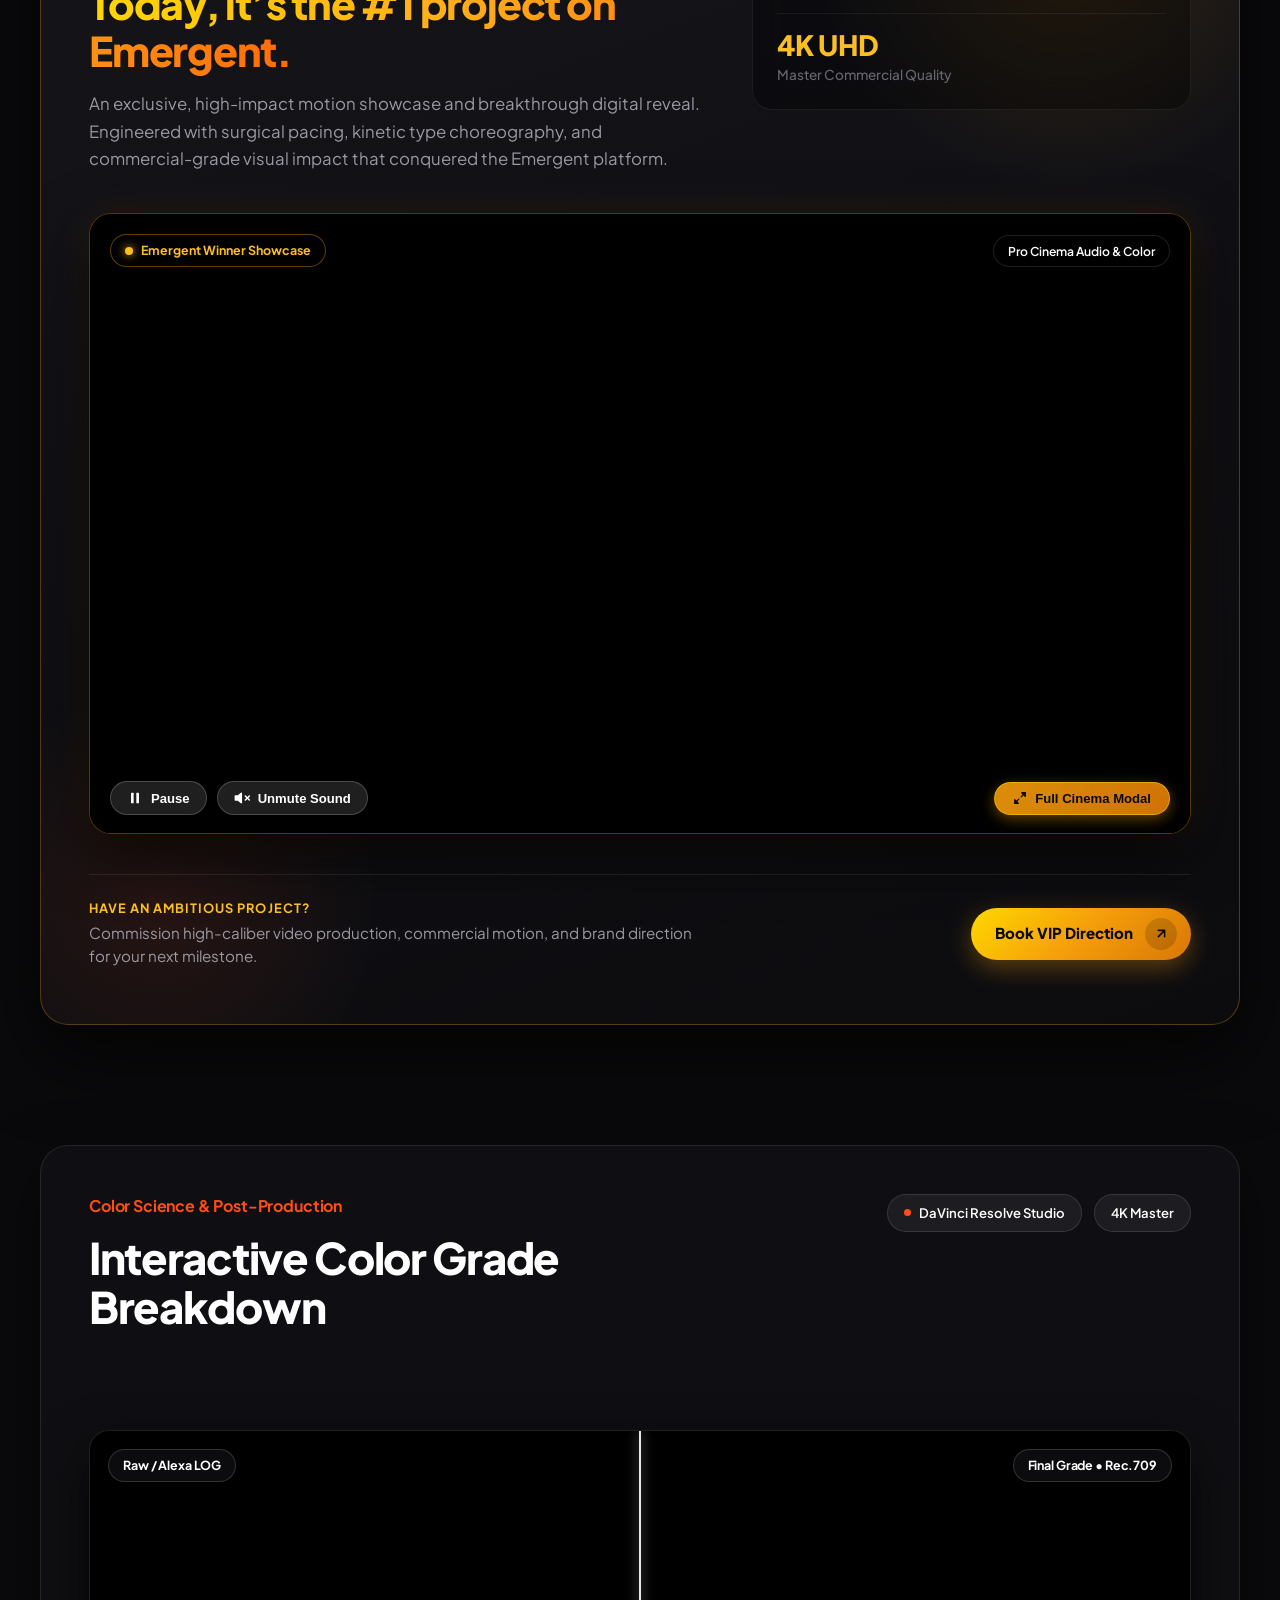
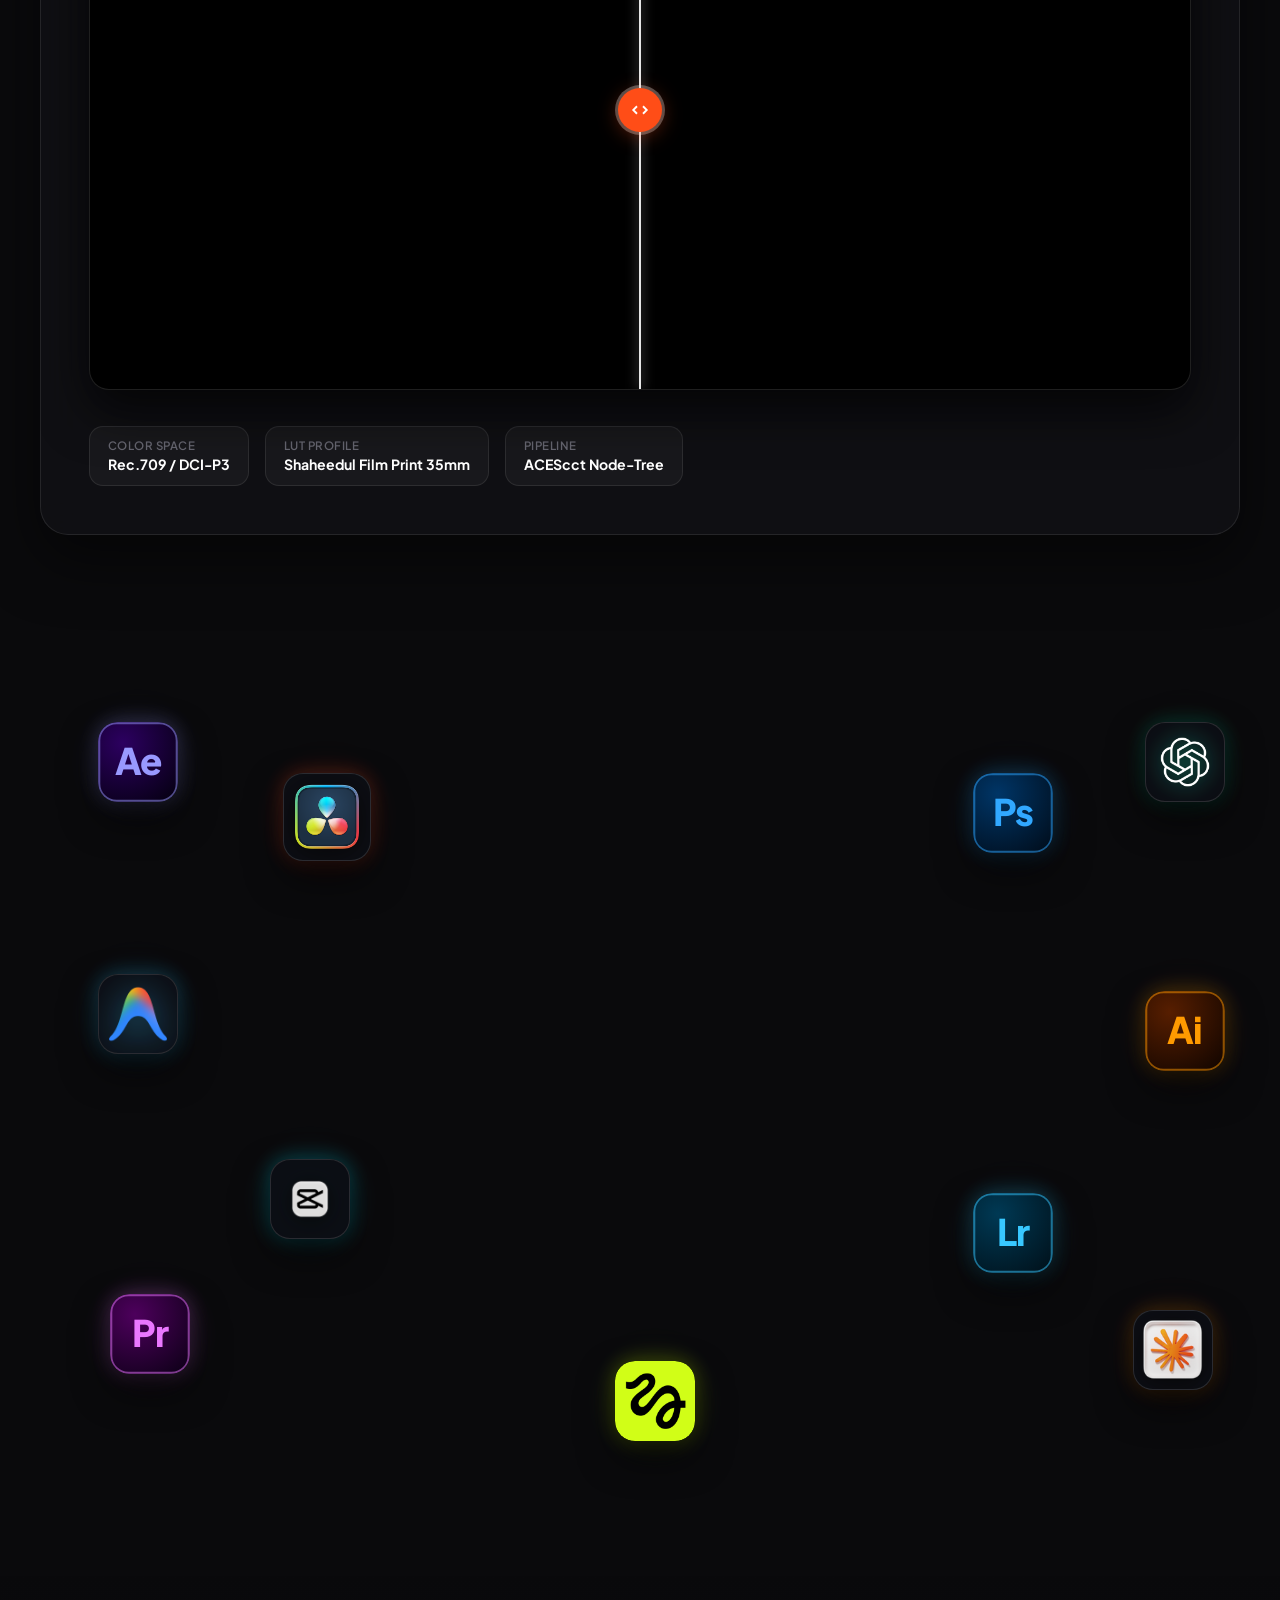
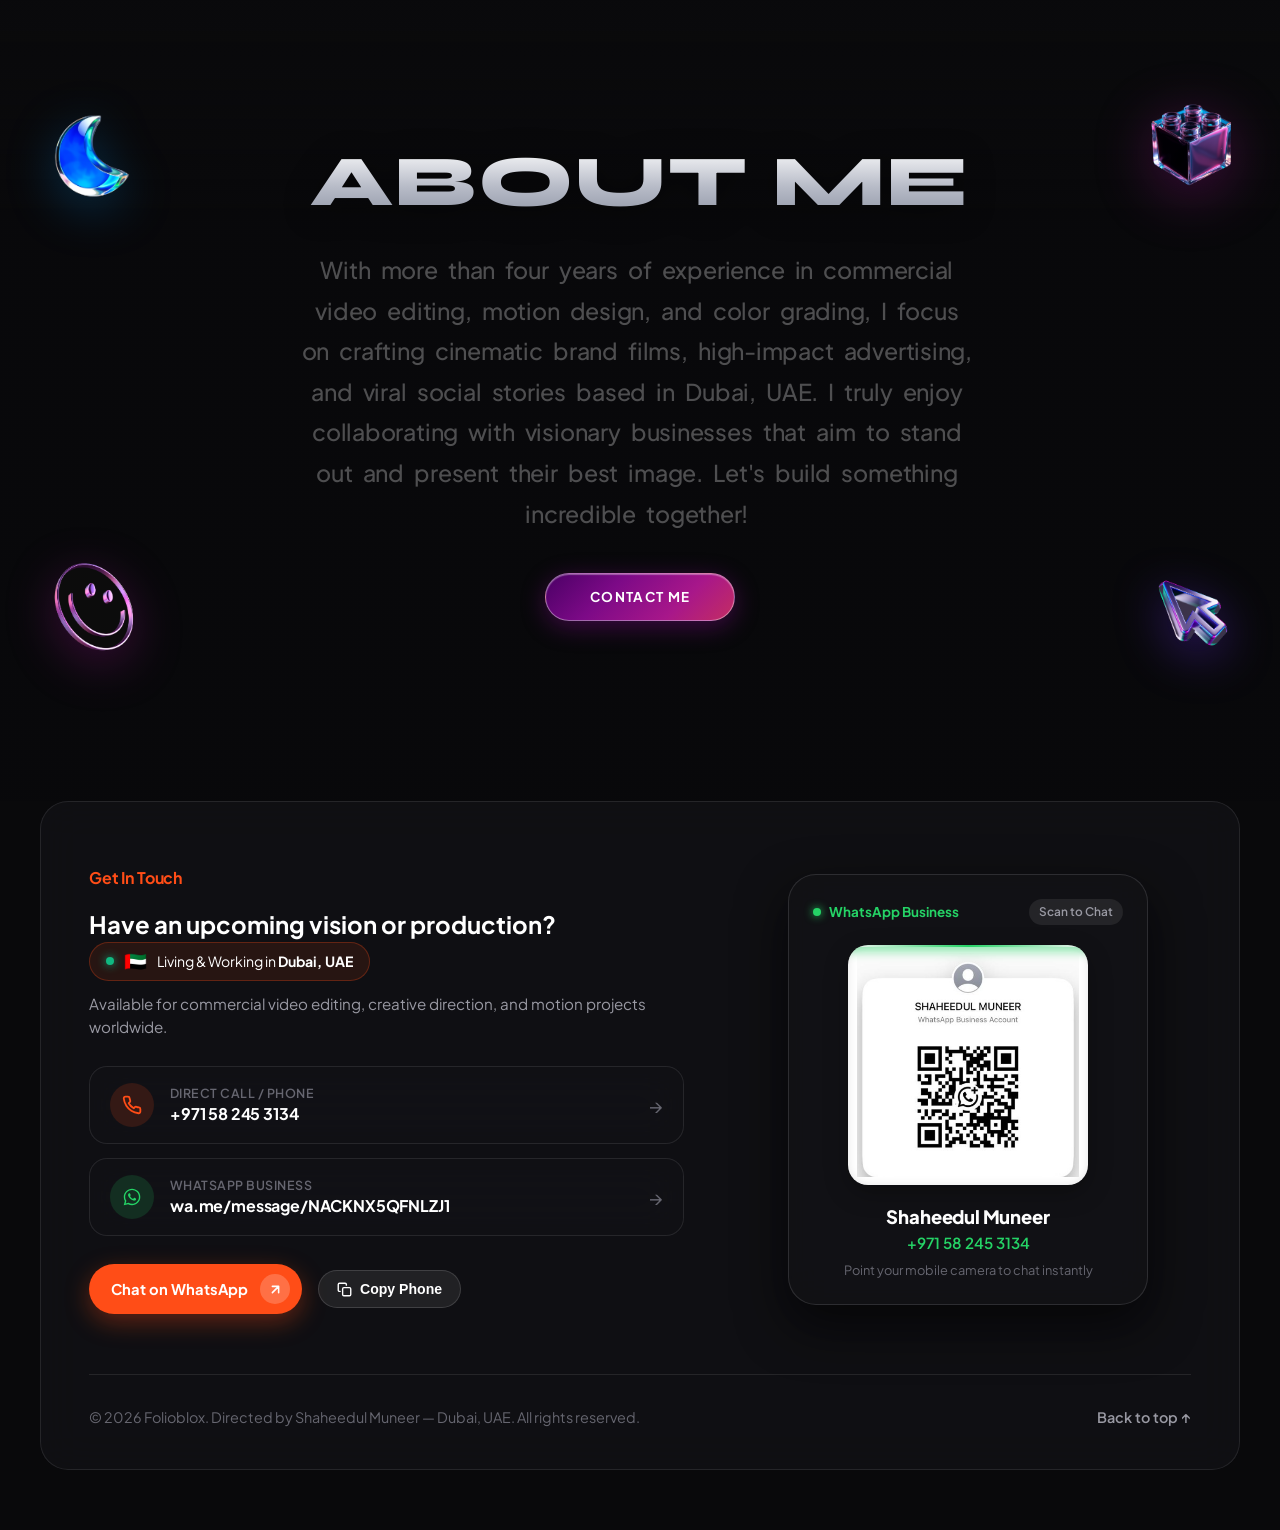
==== commit f2365a43: "Add dedicated VIP Spotlight section and Emergent project video" ====
--- a/index.html
+++ b/index.html
@@ -8,7 +8,7 @@
   <link rel="preconnect" href="https://fonts.googleapis.com">
   <link rel="preconnect" href="https://fonts.gstatic.com" crossorigin>
   <link href="https://fonts.googleapis.com/css2?family=Plus+Jakarta+Sans:wght@300;400;500;600;700;800&family=Syne:wght@700;800&display=swap" rel="stylesheet">
-  <link rel="stylesheet" href="style.css?v=18.0">
+  <link rel="stylesheet" href="style.css?v=19.0">
 </head>
 <body>
 
@@ -501,17 +501,17 @@
                 <svg width="12" height="12" viewBox="0 0 24 24" fill="currentColor">
                   <polygon points="6 3 20 12 6 21 6 3"/>
                 </svg>
-                <span>Watch Works (8 Films)</span>
+                <span>Watch Works (9 Films)</span>
               </div>
             </div>
             <div class="card-meta">
               <div class="card-title-row">
                 <h3 class="card-title">High-Profile Works</h3>
-                <span class="reel-badge-pill" title="8 High-Profile & Celebrity Films Included">
+                <span class="reel-badge-pill" title="9 High-Profile & Celebrity Films Included">
                   <svg width="12" height="12" viewBox="0 0 24 24" fill="currentColor">
                     <polygon points="6 3 20 12 6 21 6 3"/>
                   </svg>
-                  <span>8 Films</span>
+                  <span>9 Films</span>
                 </span>
               </div>
               <p class="card-desc">Exclusive high-profile celebrity campaigns, luxury brand endorsements, and VIP talent film direction.</p>
@@ -672,6 +672,152 @@
 
         </div>
 
+      </div>
+    </section>
+
+    <!-- VIP BREAKTHROUGH SPOTLIGHT SECTION -->
+    <section class="vip-spotlight-section" id="vip" aria-label="VIP Exclusive Breakthrough">
+      <div class="container-inner">
+        <div class="vip-card-shell glass-panel">
+          
+          <!-- VIP Ambient Luxury Glow Accents -->
+          <div class="vip-glow-gold"></div>
+          <div class="vip-glow-accent"></div>
+
+          <!-- VIP Header -->
+          <div class="vip-header-row">
+            <div class="vip-header-meta">
+              <div class="vip-badge-cluster">
+                <span class="vip-pill-gold">
+                  <svg width="14" height="14" viewBox="0 0 24 24" fill="currentColor">
+                    <path d="M5 16L3 5l5.5 5L12 4l3.5 6L21 5l-2 11H5m14 3c0 .6-.4 1-1 1H6c-.6 0-1-.4-1-1v-1h14v1z"/>
+                  </svg>
+                  <span>VIP PROJECT SPOTLIGHT</span>
+                </span>
+                <span class="vip-pill-status">
+                  <span class="vip-status-dot"></span>
+                  <span>#1 Community-Upvoted on Emergent</span>
+                </span>
+              </div>
+
+              <h2 class="vip-display-headline">
+                A few weeks ago, <span class="vip-highlight-text">NKOS didn’t exist.</span><br>
+                <span class="vip-gradient-gold">Today, it’s the #1 project on Emergent.</span>
+              </h2>
+
+              <p class="vip-lead-desc">
+                An exclusive, high-impact motion showcase and breakthrough digital reveal. Engineered with surgical pacing, kinetic type choreography, and commercial-grade visual impact that conquered the Emergent platform.
+              </p>
+            </div>
+
+            <!-- VIP Key Metric Badges -->
+            <div class="vip-stats-column">
+              <div class="vip-stat-box">
+                <span class="vip-stat-value">#1</span>
+                <span class="vip-stat-label">Global Community Upvoted</span>
+              </div>
+              <div class="vip-stat-box">
+                <span class="vip-stat-value">100%</span>
+                <span class="vip-stat-label">Custom Motion & Sound Direction</span>
+              </div>
+              <div class="vip-stat-box">
+                <span class="vip-stat-value">4K UHD</span>
+                <span class="vip-stat-label">Master Commercial Quality</span>
+              </div>
+            </div>
+          </div>
+
+          <!-- VIP Cinema Stage (Interactive Video Player) -->
+          <div class="vip-theater-stage" id="vipTheaterStage">
+            <div class="vip-video-shell">
+              <video 
+                id="vipSpotlightVideo"
+                class="vip-video-player"
+                src="animation/nandu/nkos_vip_emergent.mp4"
+                autoplay
+                loop
+                muted
+                playsinline
+                webkit-playsinline
+                preload="metadata"
+                title="Click to play or pause video"
+              ></video>
+
+              <!-- Video Overlay Badges -->
+              <div class="vip-theater-overlay-top">
+                <div class="vip-spec-pill">
+                  <span class="vip-pulse-ring"></span>
+                  <span>Emergent Winner Showcase</span>
+                </div>
+                <div class="vip-format-pill">
+                  <span>Pro Cinema Audio &amp; Color</span>
+                </div>
+              </div>
+
+              <!-- Interactive Controls Bar on Video -->
+              <div class="vip-theater-controls-bar">
+                <div class="vip-controls-left">
+                  <button type="button" class="vip-control-btn" id="vipPlayPauseBtn" aria-label="Play or Pause VIP Video" title="Play / Pause">
+                    <svg class="icon-pause" width="16" height="16" viewBox="0 0 24 24" fill="currentColor">
+                      <rect x="6" y="4" width="4" height="16" rx="1"/>
+                      <rect x="14" y="4" width="4" height="16" rx="1"/>
+                    </svg>
+                    <svg class="icon-play" width="16" height="16" viewBox="0 0 24 24" fill="currentColor" style="display:none;">
+                      <polygon points="6 3 20 12 6 21 6 3"/>
+                    </svg>
+                    <span class="vip-btn-label">Pause</span>
+                  </button>
+
+                  <button type="button" class="vip-control-btn" id="vipMuteToggleBtn" aria-label="Toggle Sound" title="Unmute Audio">
+                    <svg class="icon-muted" width="16" height="16" viewBox="0 0 24 24" fill="none" stroke="currentColor" stroke-width="2.2" stroke-linecap="round" stroke-linejoin="round">
+                      <polygon points="11 5 6 9 2 9 2 15 6 15 11 19 11 5" fill="currentColor"/>
+                      <line x1="23" y1="9" x2="17" y2="15"/>
+                      <line x1="17" y1="9" x2="23" y2="15"/>
+                    </svg>
+                    <svg class="icon-unmuted" width="16" height="16" viewBox="0 0 24 24" fill="none" stroke="currentColor" stroke-width="2.2" stroke-linecap="round" stroke-linejoin="round" style="display:none;">
+                      <polygon points="11 5 6 9 2 9 2 15 6 15 11 19 11 5" fill="currentColor"/>
+                      <path d="M15.54 8.46a5 5 0 0 1 0 7.07"/>
+                      <path d="M19.07 4.93a10 10 0 0 1 0 14.14"/>
+                    </svg>
+                    <span class="vip-btn-label" id="vipSoundLabel">Unmute Sound</span>
+                  </button>
+                </div>
+
+                <div class="vip-controls-right">
+                  <button type="button" class="vip-modal-trigger-btn" id="vipOpenModalBtn" data-project="nkos-vip" title="Open in Ultra 4K Cinema Modal">
+                    <svg width="14" height="14" viewBox="0 0 24 24" fill="none" stroke="currentColor" stroke-width="2.2" stroke-linecap="round" stroke-linejoin="round">
+                      <polygon points="15 3 21 3 21 9"/>
+                      <polygon points="9 21 3 21 3 15"/>
+                      <line x1="21" y1="3" x2="14" y2="10"/>
+                      <line x1="3" y1="21" x2="10" y2="14"/>
+                    </svg>
+                    <span>Full Cinema Modal</span>
+                  </button>
+                </div>
+              </div>
+
+            </div>
+          </div>
+
+          <!-- VIP Footer Action Row -->
+          <div class="vip-footer-action-row">
+            <div class="vip-action-text">
+              <span class="vip-action-tag">Have an ambitious project?</span>
+              <p class="vip-action-prompt">Commission high-caliber video production, commercial motion, and brand direction for your next milestone.</p>
+            </div>
+            <div class="vip-action-btns">
+              <a href="#contact" class="btn-gold-pill" id="vipContactBtn">
+                <span>Book VIP Direction</span>
+                <span class="pill-arrow-circle">
+                  <svg width="15" height="15" viewBox="0 0 24 24" fill="none" stroke="currentColor" stroke-width="2.5" stroke-linecap="round" stroke-linejoin="round">
+                    <path d="M7 17L17 7M17 7H7M17 7V17"/>
+                  </svg>
+                </span>
+              </a>
+            </div>
+          </div>
+
+        </div>
       </div>
     </section>
 
--- a/style.css
+++ b/style.css
@@ -981,6 +981,467 @@
   color: #ffffff;
   border-color: var(--accent-orange);
   box-shadow: 0 4px 14px var(--accent-orange-glow);
+}
+
+/* ==========================================================================
+   VIP BREAKTHROUGH SPOTLIGHT SECTION STYLING
+   ========================================================================== */
+
+.vip-spotlight-section {
+  position: relative;
+  z-index: 10;
+  padding: 40px 24px 80px;
+  background: transparent;
+}
+
+.vip-card-shell {
+  position: relative;
+  overflow: hidden;
+  padding: 56px 48px;
+  border-radius: var(--radius-card);
+  background: linear-gradient(160deg, rgba(22, 22, 28, 0.94) 0%, rgba(12, 12, 15, 0.98) 100%);
+  border: 1px solid rgba(245, 158, 11, 0.3);
+  box-shadow: 0 30px 80px rgba(0, 0, 0, 0.7), inset 0 1px 0 rgba(255, 215, 0, 0.15);
+  display: flex;
+  flex-direction: column;
+  gap: 40px;
+}
+
+/* Ambient glow accents inside the VIP shell */
+.vip-glow-gold {
+  position: absolute;
+  top: -80px;
+  right: -80px;
+  width: 500px;
+  height: 500px;
+  background: radial-gradient(circle, rgba(245, 158, 11, 0.14) 0%, rgba(0, 0, 0, 0) 70%);
+  pointer-events: none;
+  z-index: 0;
+}
+
+.vip-glow-accent {
+  position: absolute;
+  bottom: -100px;
+  left: -100px;
+  width: 440px;
+  height: 440px;
+  background: radial-gradient(circle, rgba(255, 77, 23, 0.1) 0%, rgba(0, 0, 0, 0) 70%);
+  pointer-events: none;
+  z-index: 0;
+}
+
+/* Header Row */
+.vip-header-row {
+  position: relative;
+  z-index: 1;
+  display: grid;
+  grid-template-columns: 1.4fr 1fr;
+  gap: 48px;
+  align-items: flex-start;
+}
+
+.vip-badge-cluster {
+  display: flex;
+  align-items: center;
+  gap: 12px;
+  margin-bottom: 20px;
+  flex-wrap: wrap;
+}
+
+.vip-pill-gold {
+  display: inline-flex;
+  align-items: center;
+  gap: 8px;
+  padding: 6px 16px;
+  background: linear-gradient(135deg, rgba(245, 158, 11, 0.22) 0%, rgba(217, 119, 6, 0.12) 100%);
+  border: 1px solid rgba(245, 158, 11, 0.45);
+  border-radius: var(--radius-pill);
+  font-size: 0.75rem;
+  font-weight: 800;
+  letter-spacing: 0.1em;
+  text-transform: uppercase;
+  color: #fbbf24;
+  box-shadow: 0 4px 16px rgba(245, 158, 11, 0.2);
+}
+
+.vip-pill-status {
+  display: inline-flex;
+  align-items: center;
+  gap: 8px;
+  padding: 6px 14px;
+  background: rgba(255, 255, 255, 0.05);
+  border: 1px solid rgba(255, 255, 255, 0.1);
+  border-radius: var(--radius-pill);
+  font-size: 0.8rem;
+  font-weight: 600;
+  color: var(--text-secondary);
+}
+
+.vip-status-dot {
+  width: 8px;
+  height: 8px;
+  border-radius: 50%;
+  background: #10b981;
+  box-shadow: 0 0 10px #10b981;
+  animation: pulseVipStatus 2s infinite ease-in-out;
+}
+
+@keyframes pulseVipStatus {
+  0%, 100% { opacity: 1; transform: scale(1); }
+  50% { opacity: 0.4; transform: scale(0.85); }
+}
+
+.vip-display-headline {
+  font-family: var(--font-display);
+  font-size: clamp(2rem, 3.2vw, 2.75rem);
+  font-weight: 800;
+  line-height: 1.15;
+  letter-spacing: -0.03em;
+  color: #ffffff;
+  margin-bottom: 16px;
+}
+
+.vip-highlight-text {
+  color: #fbbf24;
+}
+
+.vip-gradient-gold {
+  background: linear-gradient(90deg, #ffd700 0%, #ffae19 50%, #ff6b08 100%);
+  -webkit-background-clip: text;
+  background-clip: text;
+  -webkit-text-fill-color: transparent;
+}
+
+.vip-lead-desc {
+  font-size: 1.05rem;
+  color: var(--text-secondary);
+  line-height: 1.65;
+  max-width: 680px;
+}
+
+/* Stats Column */
+.vip-stats-column {
+  display: flex;
+  flex-direction: column;
+  gap: 16px;
+  background: rgba(0, 0, 0, 0.35);
+  border: 1px solid rgba(255, 255, 255, 0.07);
+  border-radius: 20px;
+  padding: 24px;
+  backdrop-filter: blur(12px);
+}
+
+.vip-stat-box {
+  display: flex;
+  flex-direction: column;
+  gap: 4px;
+  padding-bottom: 14px;
+  border-bottom: 1px solid rgba(255, 255, 255, 0.06);
+}
+
+.vip-stat-box:last-child {
+  border-bottom: none;
+  padding-bottom: 0;
+}
+
+.vip-stat-value {
+  font-family: var(--font-display);
+  font-size: 1.75rem;
+  font-weight: 800;
+  letter-spacing: -0.02em;
+  color: #fbbf24;
+  line-height: 1.1;
+}
+
+.vip-stat-label {
+  font-size: 0.85rem;
+  color: var(--text-muted);
+  font-weight: 500;
+}
+
+/* VIP Theater Cinema Stage */
+.vip-theater-stage {
+  position: relative;
+  z-index: 1;
+  width: 100%;
+  border-radius: 22px;
+  overflow: hidden;
+  background: #000000;
+  border: 1px solid rgba(245, 158, 11, 0.35);
+  box-shadow: 0 20px 60px rgba(0, 0, 0, 0.8), 0 0 40px rgba(245, 158, 11, 0.12);
+}
+
+.vip-video-shell {
+  position: relative;
+  width: 100%;
+  aspect-ratio: 16 / 9;
+  max-height: 620px;
+  background: #000000;
+  display: flex;
+  align-items: center;
+  justify-content: center;
+  overflow: hidden;
+}
+
+.vip-video-player {
+  width: 100%;
+  height: 100%;
+  object-fit: cover;
+  display: block;
+  cursor: pointer;
+}
+
+/* Top overlay in video */
+.vip-theater-overlay-top {
+  position: absolute;
+  top: 20px;
+  left: 20px;
+  right: 20px;
+  display: flex;
+  justify-content: space-between;
+  align-items: center;
+  pointer-events: none;
+  z-index: 3;
+}
+
+.vip-spec-pill {
+  display: inline-flex;
+  align-items: center;
+  gap: 8px;
+  padding: 6px 14px;
+  background: rgba(0, 0, 0, 0.65);
+  backdrop-filter: blur(10px);
+  border: 1px solid rgba(245, 158, 11, 0.4);
+  border-radius: var(--radius-pill);
+  font-size: 0.78rem;
+  font-weight: 700;
+  color: #fbbf24;
+}
+
+.vip-pulse-ring {
+  width: 8px;
+  height: 8px;
+  border-radius: 50%;
+  background: #fbbf24;
+  box-shadow: 0 0 10px #fbbf24;
+}
+
+.vip-format-pill {
+  padding: 6px 14px;
+  background: rgba(0, 0, 0, 0.65);
+  backdrop-filter: blur(10px);
+  border: 1px solid rgba(255, 255, 255, 0.12);
+  border-radius: var(--radius-pill);
+  font-size: 0.76rem;
+  font-weight: 600;
+  color: #ffffff;
+}
+
+/* Bottom Controls Bar on Video */
+.vip-theater-controls-bar {
+  position: absolute;
+  bottom: 0;
+  left: 0;
+  right: 0;
+  padding: 24px 20px 18px;
+  background: linear-gradient(0deg, rgba(0, 0, 0, 0.88) 0%, rgba(0, 0, 0, 0.4) 60%, transparent 100%);
+  display: flex;
+  justify-content: space-between;
+  align-items: center;
+  gap: 16px;
+  z-index: 3;
+}
+
+.vip-controls-left, .vip-controls-right {
+  display: flex;
+  align-items: center;
+  gap: 10px;
+}
+
+.vip-control-btn {
+  display: inline-flex;
+  align-items: center;
+  gap: 8px;
+  padding: 8px 16px;
+  background: rgba(255, 255, 255, 0.12);
+  backdrop-filter: blur(10px);
+  border: 1px solid rgba(255, 255, 255, 0.2);
+  border-radius: var(--radius-pill);
+  color: #ffffff;
+  font-size: 0.82rem;
+  font-weight: 600;
+  cursor: pointer;
+  transition: all 0.25s ease;
+}
+
+.vip-control-btn:hover {
+  background: rgba(255, 255, 255, 0.24);
+  border-color: rgba(255, 255, 255, 0.4);
+  transform: translateY(-1px);
+}
+
+.vip-modal-trigger-btn {
+  display: inline-flex;
+  align-items: center;
+  gap: 8px;
+  padding: 8px 18px;
+  background: linear-gradient(135deg, rgba(245, 158, 11, 0.9) 0%, rgba(217, 119, 6, 0.95) 100%);
+  border: 1px solid rgba(255, 215, 0, 0.5);
+  border-radius: var(--radius-pill);
+  color: #0b0b0e;
+  font-size: 0.82rem;
+  font-weight: 700;
+  cursor: pointer;
+  transition: all 0.25s ease;
+  box-shadow: 0 4px 14px rgba(245, 158, 11, 0.4);
+}
+
+.vip-modal-trigger-btn:hover {
+  background: linear-gradient(135deg, #ffd700 0%, #ff9900 100%);
+  transform: translateY(-2px);
+  box-shadow: 0 6px 20px rgba(245, 158, 11, 0.6);
+}
+
+/* Footer Action Row */
+.vip-footer-action-row {
+  position: relative;
+  z-index: 1;
+  display: flex;
+  justify-content: space-between;
+  align-items: center;
+  gap: 32px;
+  padding-top: 24px;
+  border-top: 1px solid rgba(255, 255, 255, 0.08);
+  flex-wrap: wrap;
+}
+
+.vip-action-text {
+  max-width: 620px;
+}
+
+.vip-action-tag {
+  display: block;
+  font-size: 0.8rem;
+  text-transform: uppercase;
+  letter-spacing: 0.08em;
+  font-weight: 700;
+  color: #fbbf24;
+  margin-bottom: 4px;
+}
+
+.vip-action-prompt {
+  font-size: 0.95rem;
+  color: var(--text-secondary);
+  line-height: 1.5;
+}
+
+.btn-gold-pill {
+  display: inline-flex;
+  align-items: center;
+  gap: 12px;
+  padding: 10px 14px 10px 24px;
+  background: linear-gradient(135deg, #ffd700 0%, #f59e0b 50%, #d97706 100%);
+  color: #0c0c0f;
+  font-size: 0.94rem;
+  font-weight: 800;
+  text-decoration: none;
+  border-radius: var(--radius-pill);
+  transition: var(--transition-smooth);
+  box-shadow: 0 8px 24px rgba(245, 158, 11, 0.35);
+  border: none;
+  cursor: pointer;
+}
+
+.btn-gold-pill:hover {
+  background: linear-gradient(135deg, #fff066 0%, #fbbf24 50%, #f59e0b 100%);
+  transform: translateY(-2px);
+  box-shadow: 0 14px 34px rgba(245, 158, 11, 0.55);
+}
+
+.btn-gold-pill .pill-arrow-circle {
+  width: 32px;
+  height: 32px;
+  border-radius: 50%;
+  background: rgba(0, 0, 0, 0.15);
+  display: inline-flex;
+  align-items: center;
+  justify-content: center;
+  color: #0c0c0f;
+  transition: transform 0.35s ease, background 0.35s ease, color 0.35s ease;
+}
+
+.btn-gold-pill:hover .pill-arrow-circle {
+  transform: rotate(45deg);
+  background: #0c0c0f;
+  color: #fbbf24;
+}
+
+/* Responsive adjustments */
+@media (max-width: 900px) {
+  .vip-card-shell {
+    padding: 36px 24px;
+    gap: 32px;
+  }
+  
+  .vip-header-row {
+    grid-template-columns: 1fr;
+    gap: 28px;
+  }
+
+  .vip-stats-column {
+    flex-direction: row;
+    flex-wrap: wrap;
+    gap: 20px;
+  }
+
+  .vip-stat-box {
+    border-bottom: none;
+    border-right: 1px solid rgba(255, 255, 255, 0.08);
+    padding-right: 20px;
+    padding-bottom: 0;
+  }
+
+  .vip-stat-box:last-child {
+    border-right: none;
+  }
+
+  .vip-theater-controls-bar {
+    padding: 16px 14px;
+    flex-direction: column;
+    align-items: stretch;
+  }
+
+  .vip-controls-left, .vip-controls-right {
+    justify-content: space-between;
+  }
+
+  .vip-modal-trigger-btn {
+    width: 100%;
+    justify-content: center;
+  }
+}
+
+@media (max-width: 580px) {
+  .vip-stats-column {
+    flex-direction: column;
+  }
+
+  .vip-stat-box {
+    border-right: none;
+    border-bottom: 1px solid rgba(255, 255, 255, 0.08);
+    padding-bottom: 12px;
+    padding-right: 0;
+  }
+
+  .vip-footer-action-row {
+    flex-direction: column;
+    align-items: stretch;
+  }
+
+  .btn-gold-pill {
+    width: 100%;
+    justify-content: center;
+  }
 }
 
 /* ==========================================================================
@@ -2685,6 +3146,7 @@
   color: #c9ccd5;
   background: linear-gradient(180deg, #ffffff 0%, #b8bcc8 55%, #8e94a4 100%);
   -webkit-background-clip: text;
+  background-clip: text;
   -webkit-text-fill-color: transparent;
   line-height: 1.05;
   margin: 0 auto 30px;
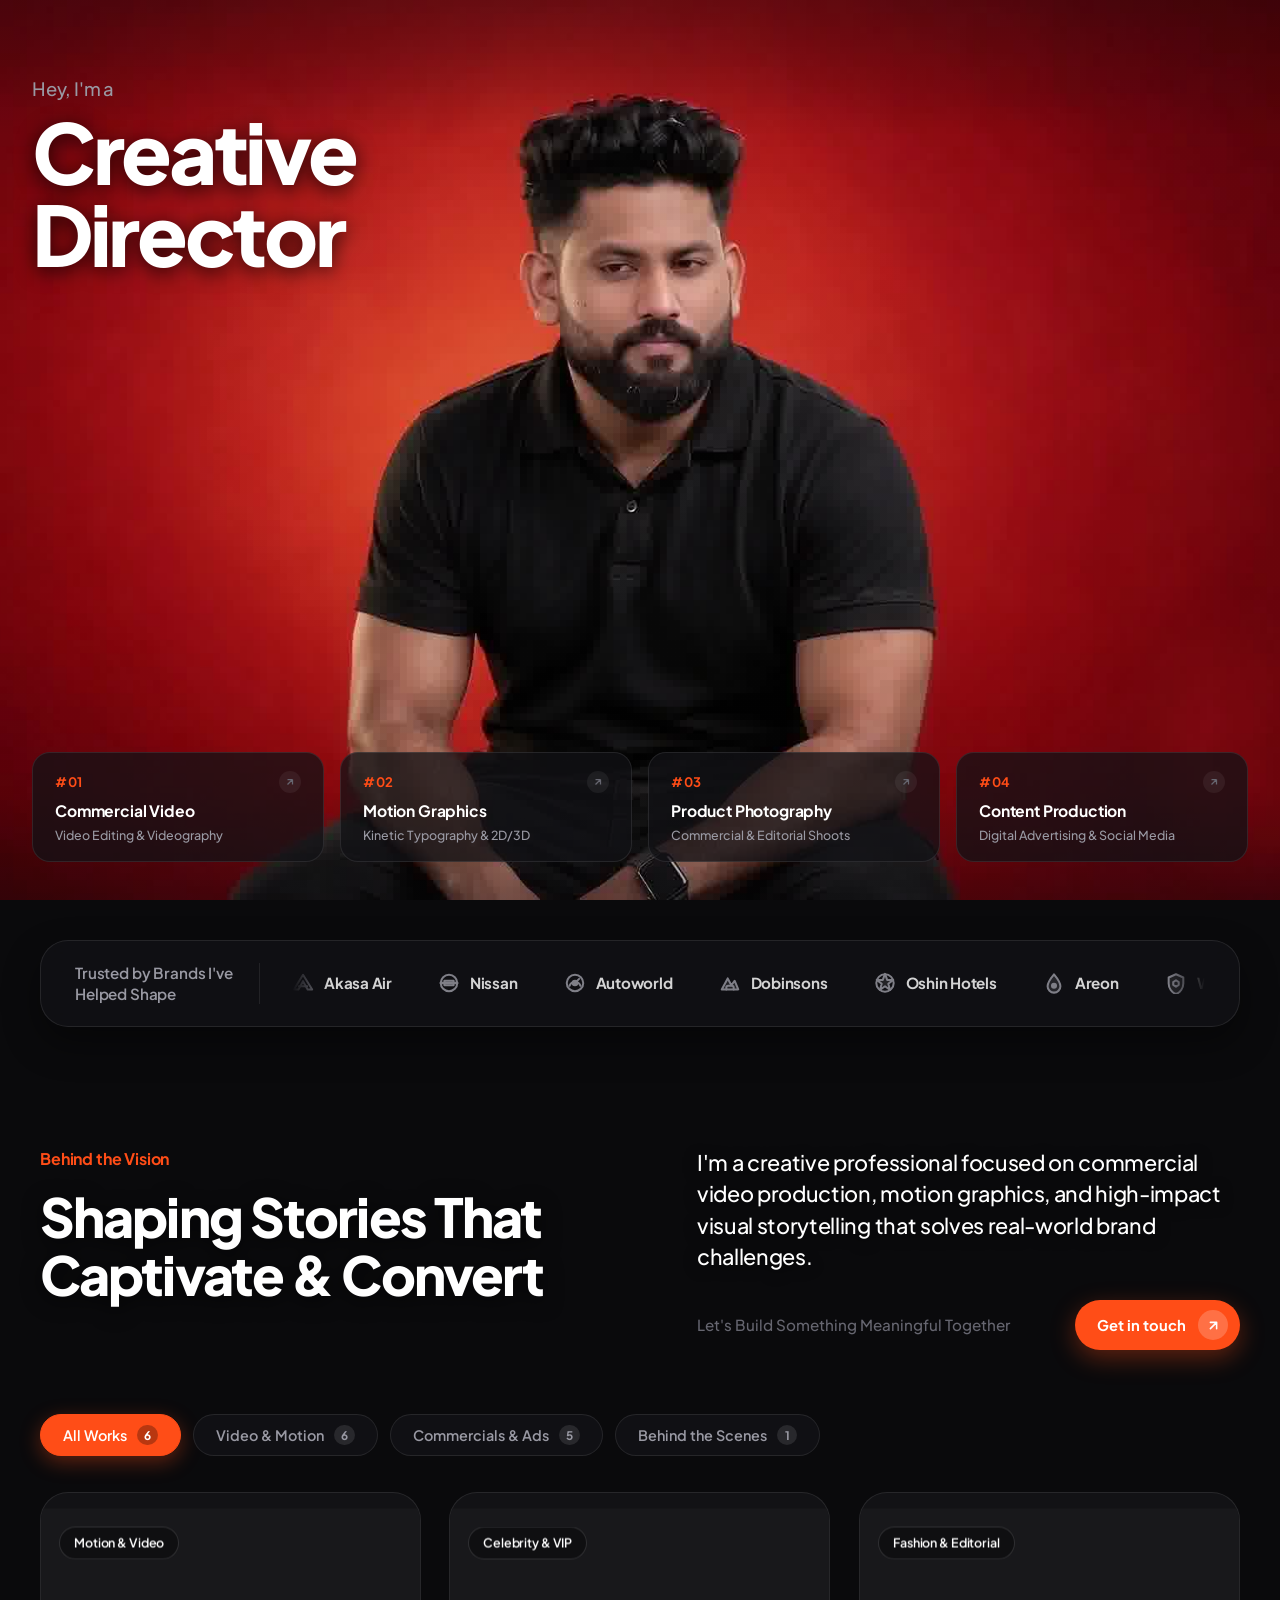
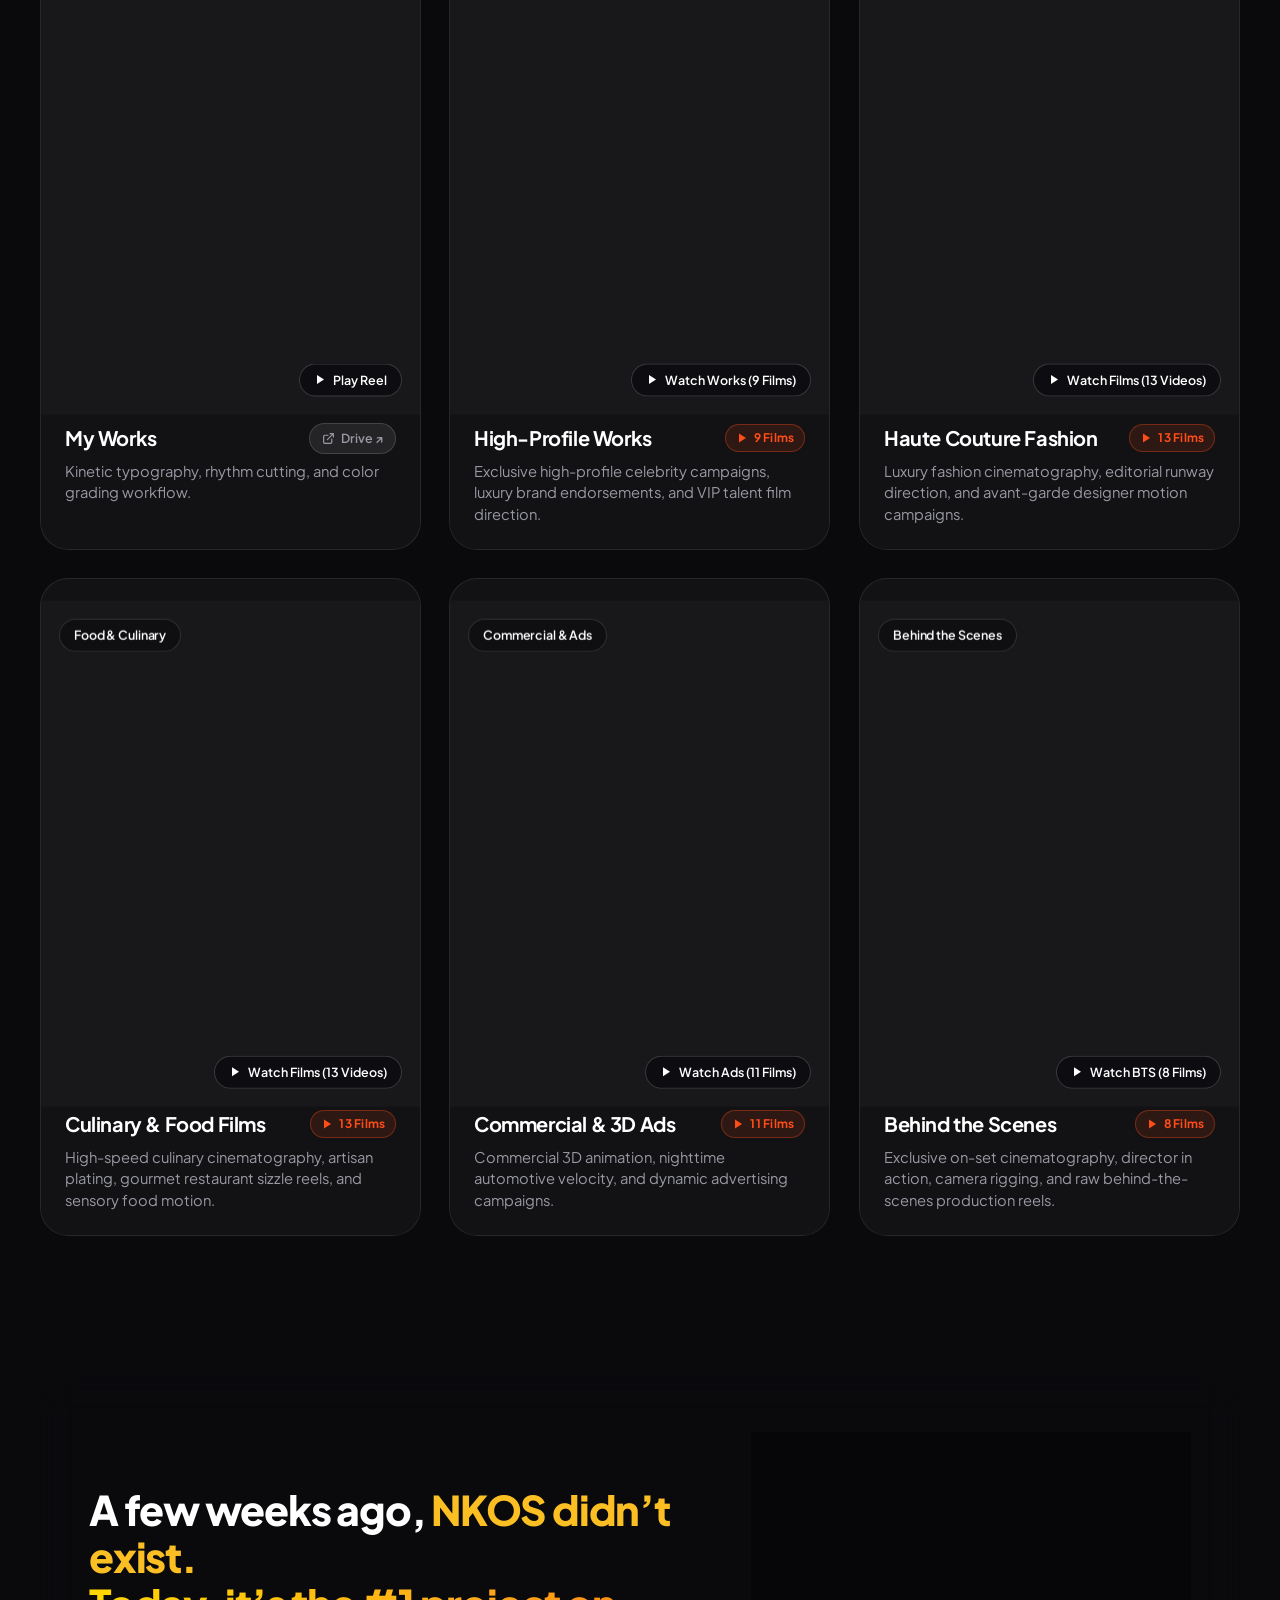
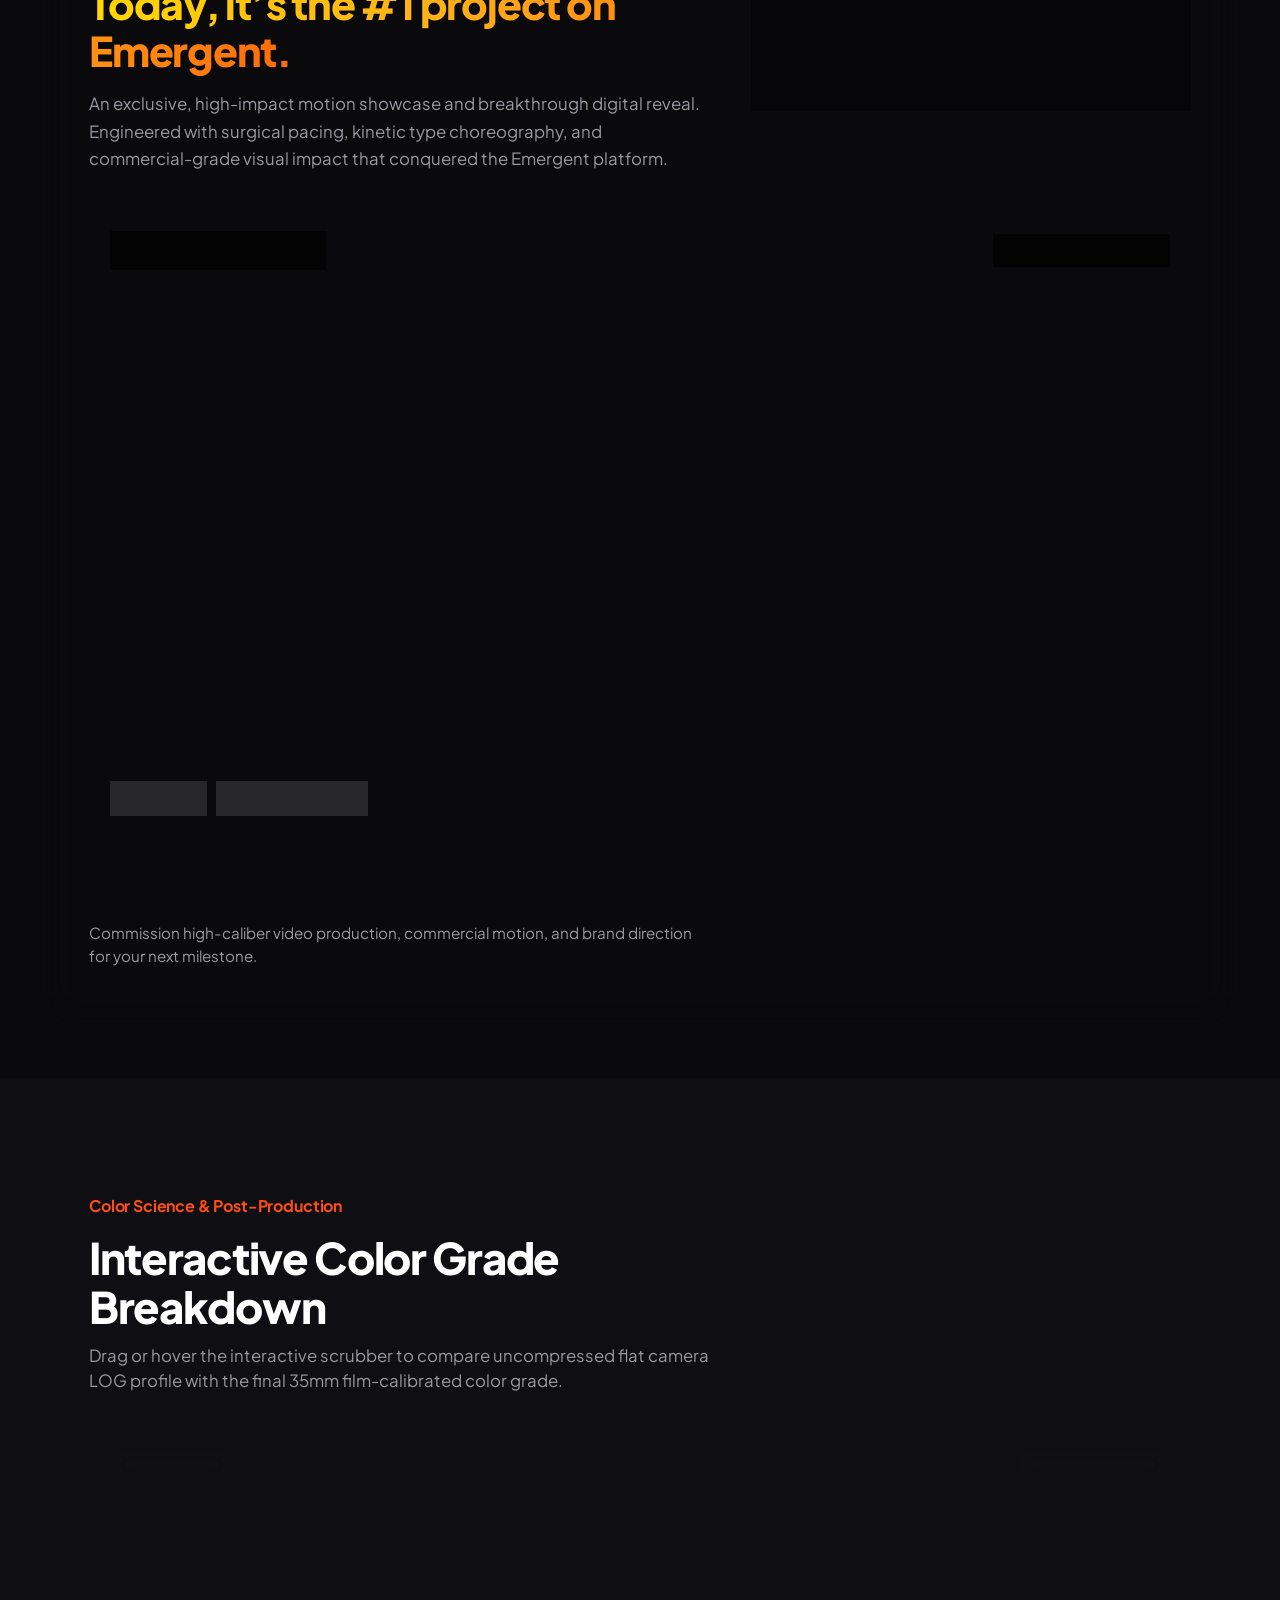
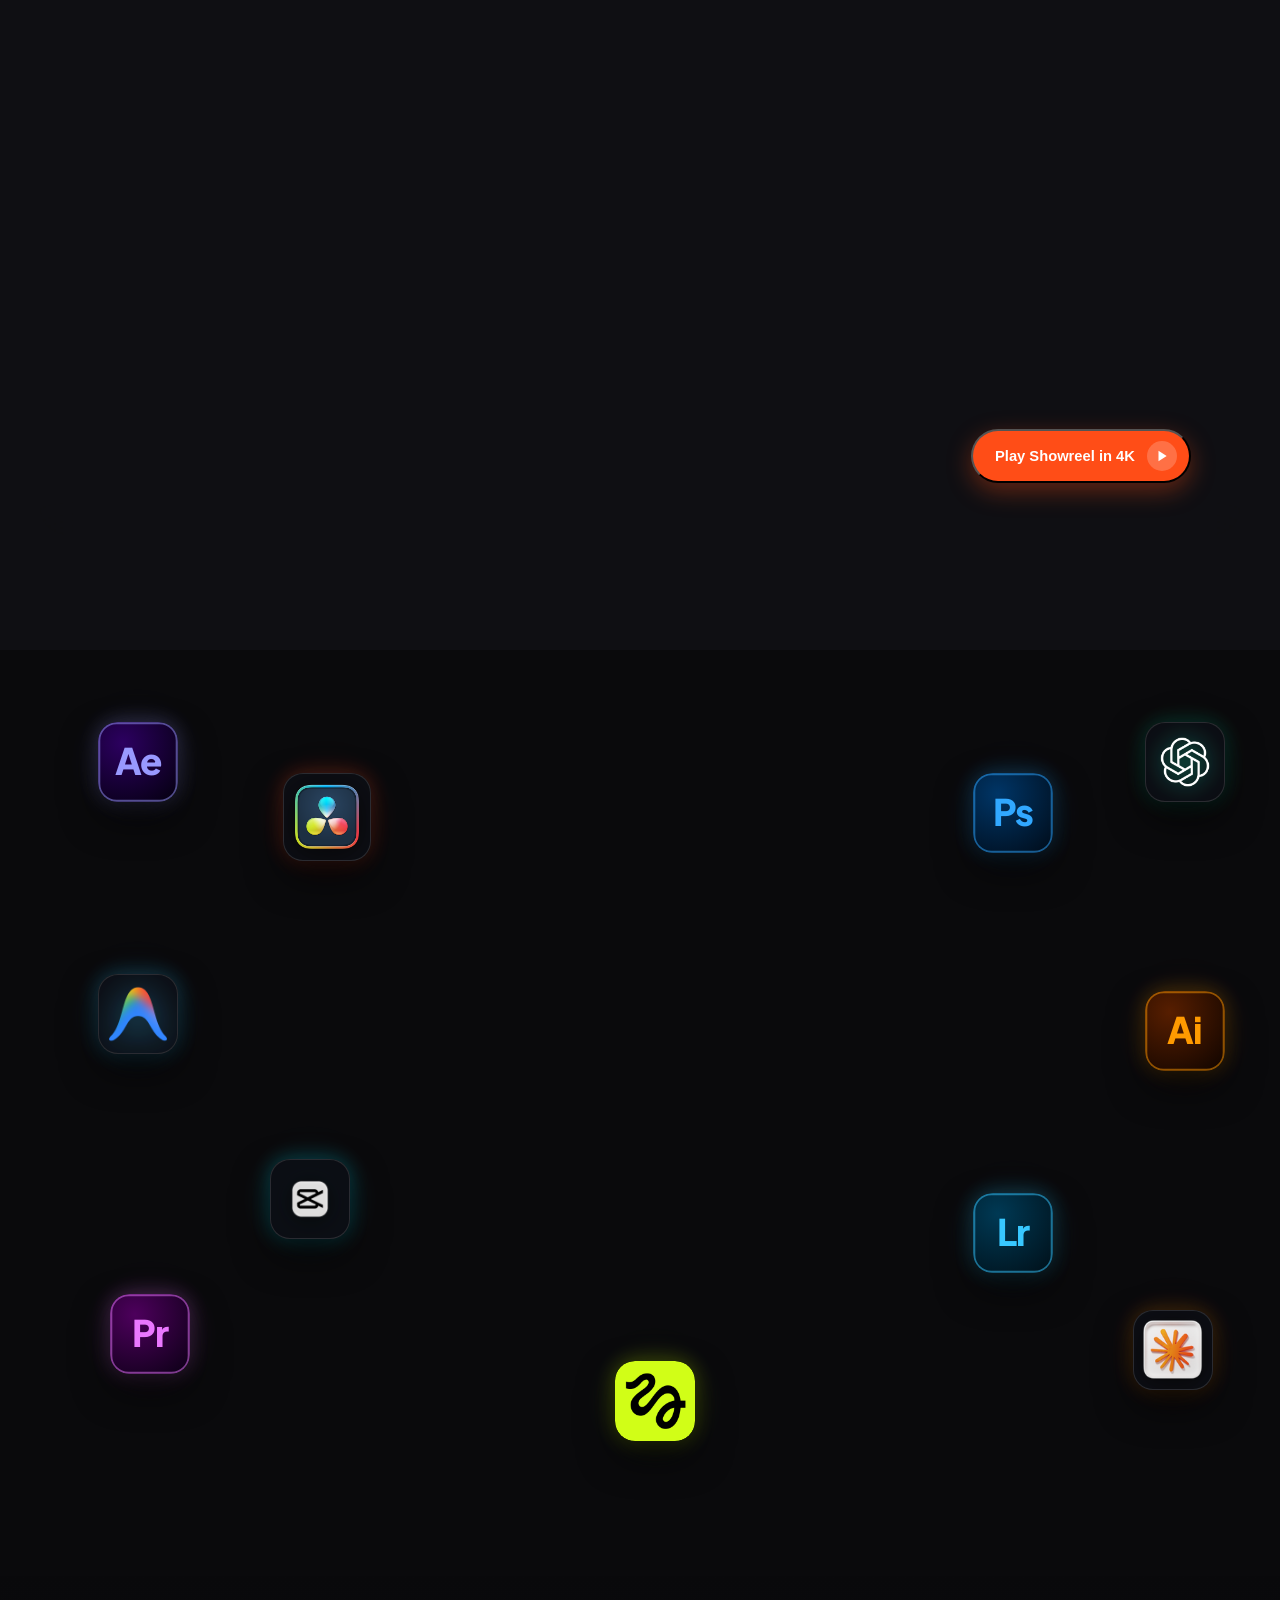
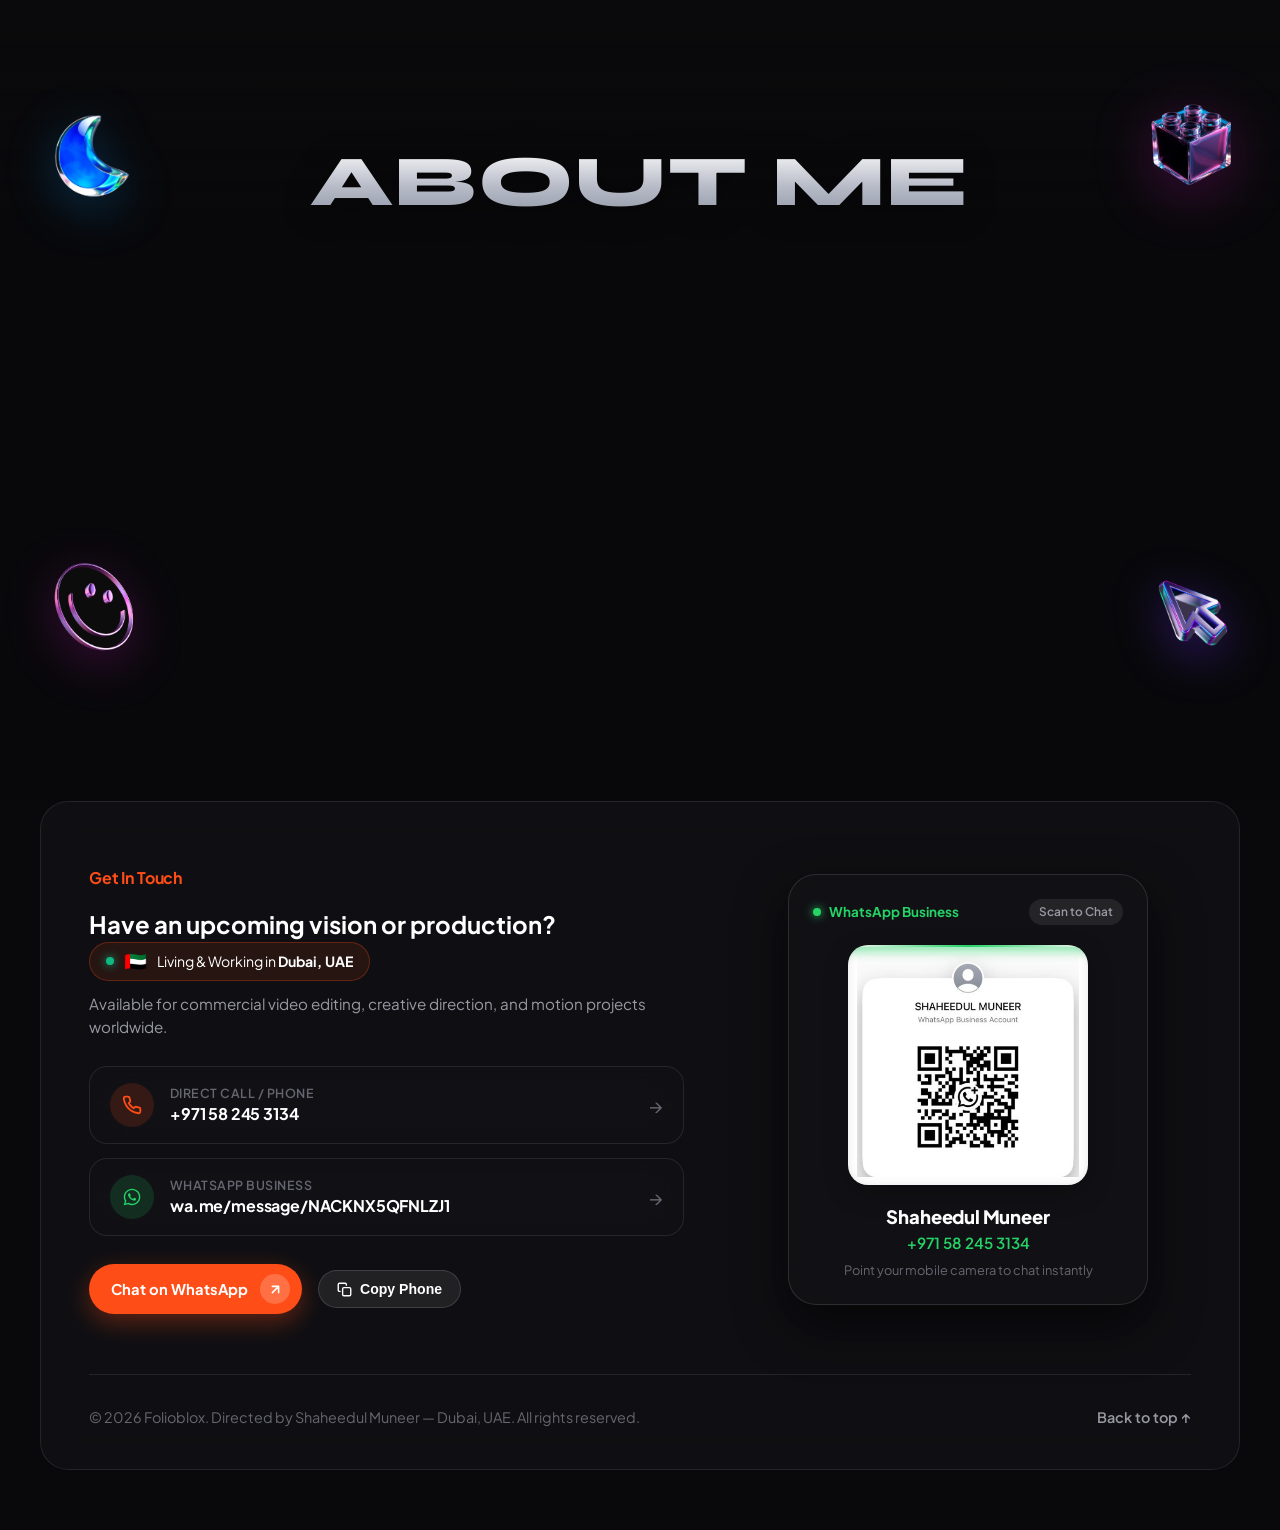
==== commit d5a53993: "fix: synchronize color comparison video streams and improve slider scrubbing" ====
--- a/index.html
+++ b/index.html
@@ -846,15 +846,17 @@
           <div class="comparison-stage" id="colorComparison">
             <!-- Graded Layer (Base) -->
             <div class="compare-layer compare-graded">
-              <video id="compareGradedVideo" class="compare-img compare-video" src="color/coloring.mp4" autoplay loop muted playsinline webkit-playsinline preload="auto"></video>
-              <span class="compare-tag compare-tag-right">Final Grade • Rec.709</span>
+              <video id="compareGradedVideo" class="compare-img compare-video" src="color/coloring.mp4" autoplay muted playsinline webkit-playsinline preload="auto"></video>
             </div>
 
             <!-- LOG Layer (Clipped dynamically by slider position) -->
             <div class="compare-layer compare-log" id="logLayer">
-              <video id="compareLogVideo" class="compare-img compare-video compare-log-filter" src="color/coloring.mp4" autoplay loop muted playsinline webkit-playsinline preload="auto"></video>
-              <span class="compare-tag compare-tag-left">Raw / Alexa LOG</span>
-            </div>
+              <video id="compareLogVideo" class="compare-img compare-video compare-log-filter" src="color/coloring.mp4" autoplay muted playsinline webkit-playsinline preload="auto"></video>
+            </div>
+
+            <!-- Persistent Badges (Unclipped, always crisp) -->
+            <span class="compare-tag compare-tag-left">Raw / Alexa LOG</span>
+            <span class="compare-tag compare-tag-right">Final Grade • Rec.709</span>
 
             <!-- Draggable Divider Line & Handle -->
             <div class="compare-divider" id="compareDivider">
--- a/style.css
+++ b/style.css
@@ -1521,8 +1521,9 @@
   border-radius: 20px;
   overflow: hidden;
   user-select: none;
+  -webkit-user-select: none;
   cursor: ew-resize;
-  touch-action: pan-y;
+  touch-action: none;
   background: #000000;
   border: 1px solid rgba(255, 255, 255, 0.12);
   box-shadow: 0 20px 50px rgba(0, 0, 0, 0.7);
@@ -1564,15 +1565,20 @@
 .compare-tag {
   position: absolute;
   top: 18px;
-  z-index: 3;
+  z-index: 5;
   padding: 6px 14px;
-  background: rgba(14, 14, 17, 0.92);
+  background: rgba(14, 14, 17, 0.88);
+  backdrop-filter: blur(10px);
+  -webkit-backdrop-filter: blur(10px);
   border: 1px solid rgba(255, 255, 255, 0.16);
   border-radius: var(--radius-pill);
   font-size: 0.78rem;
   font-weight: 700;
   color: #ffffff;
   letter-spacing: -0.01em;
+  pointer-events: none;
+  box-shadow: 0 4px 14px rgba(0, 0, 0, 0.45);
+  transition: opacity 0.2s ease;
 }
 
 .compare-tag-left {
@@ -3358,7 +3364,10 @@
   body.has-custom-cursor [role="button"],
   body.has-custom-cursor .service-pill-item,
   body.has-custom-cursor .filter-tab,
-  body.has-custom-cursor .toolkit-card {
+  body.has-custom-cursor .toolkit-card,
+  body.has-custom-cursor .comparison-stage,
+  body.has-custom-cursor .compare-divider,
+  body.has-custom-cursor .divider-handle {
     cursor: none !important;
   }
 }
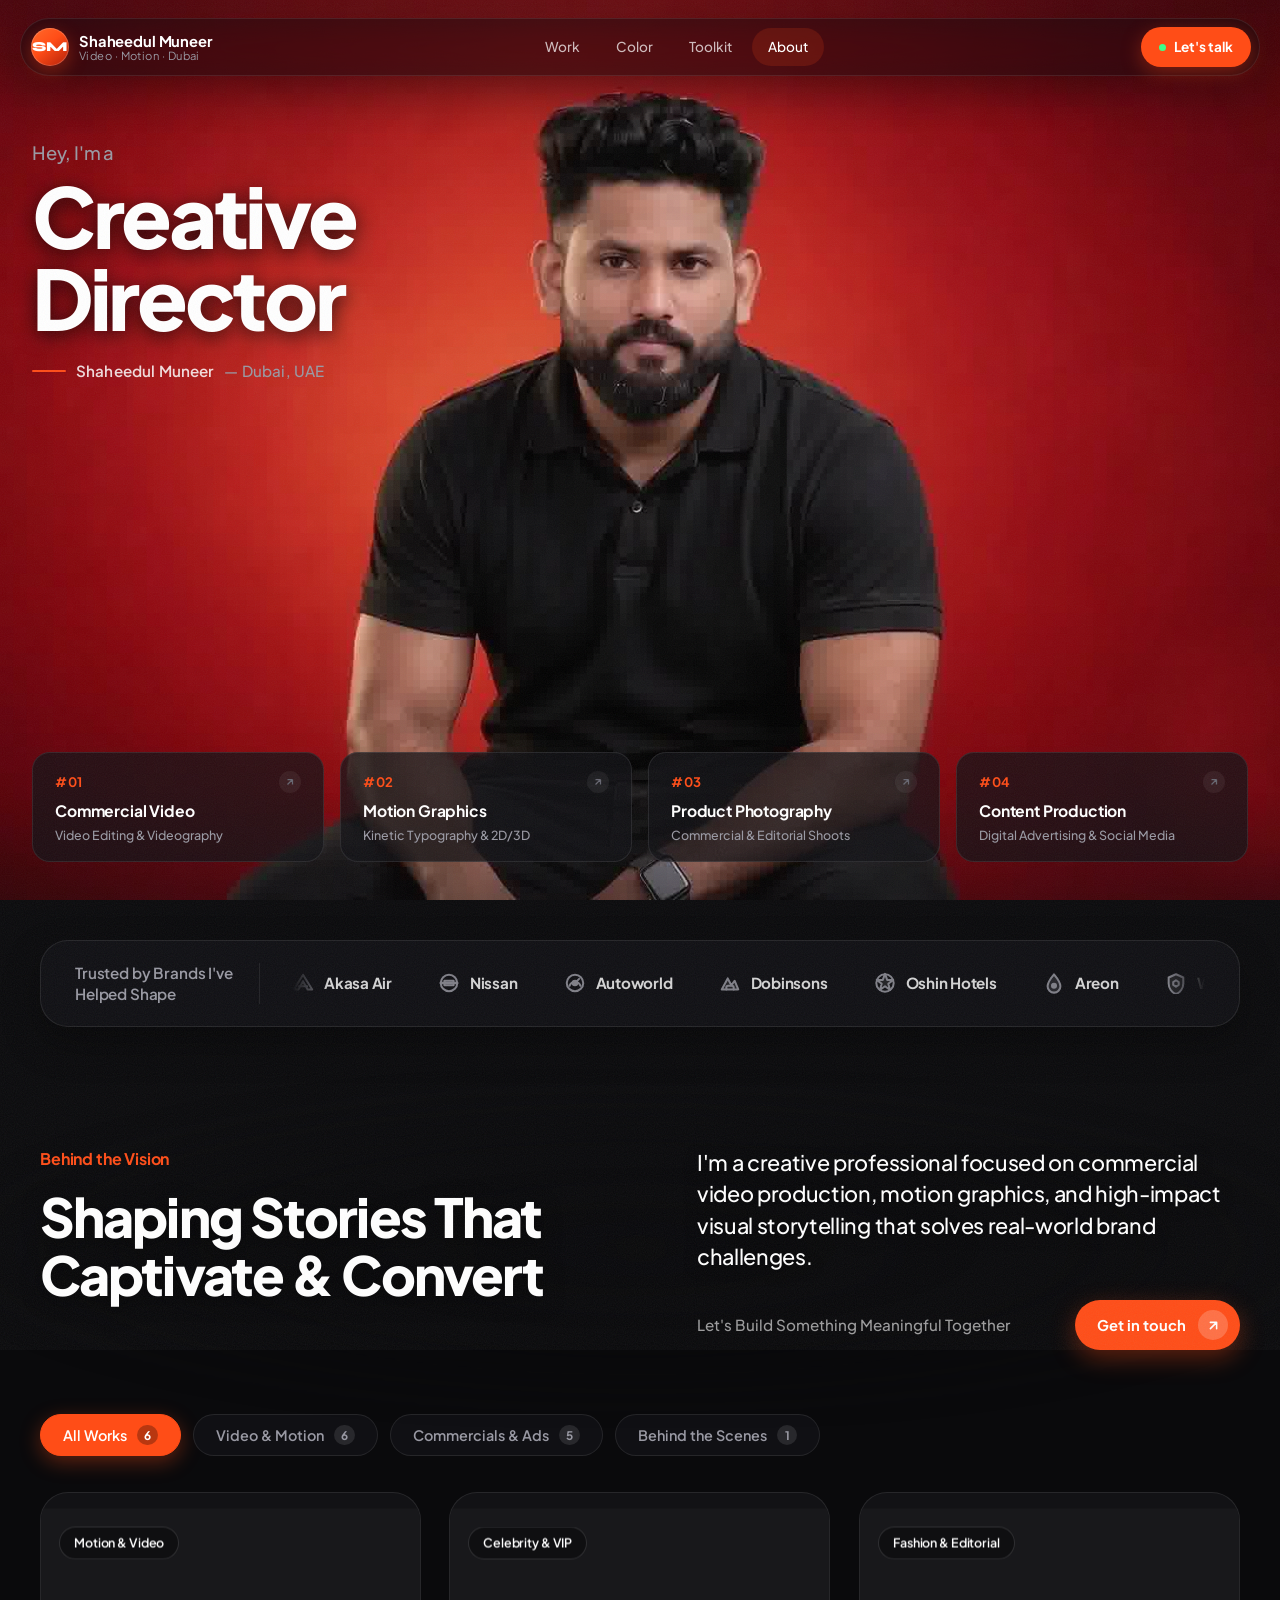
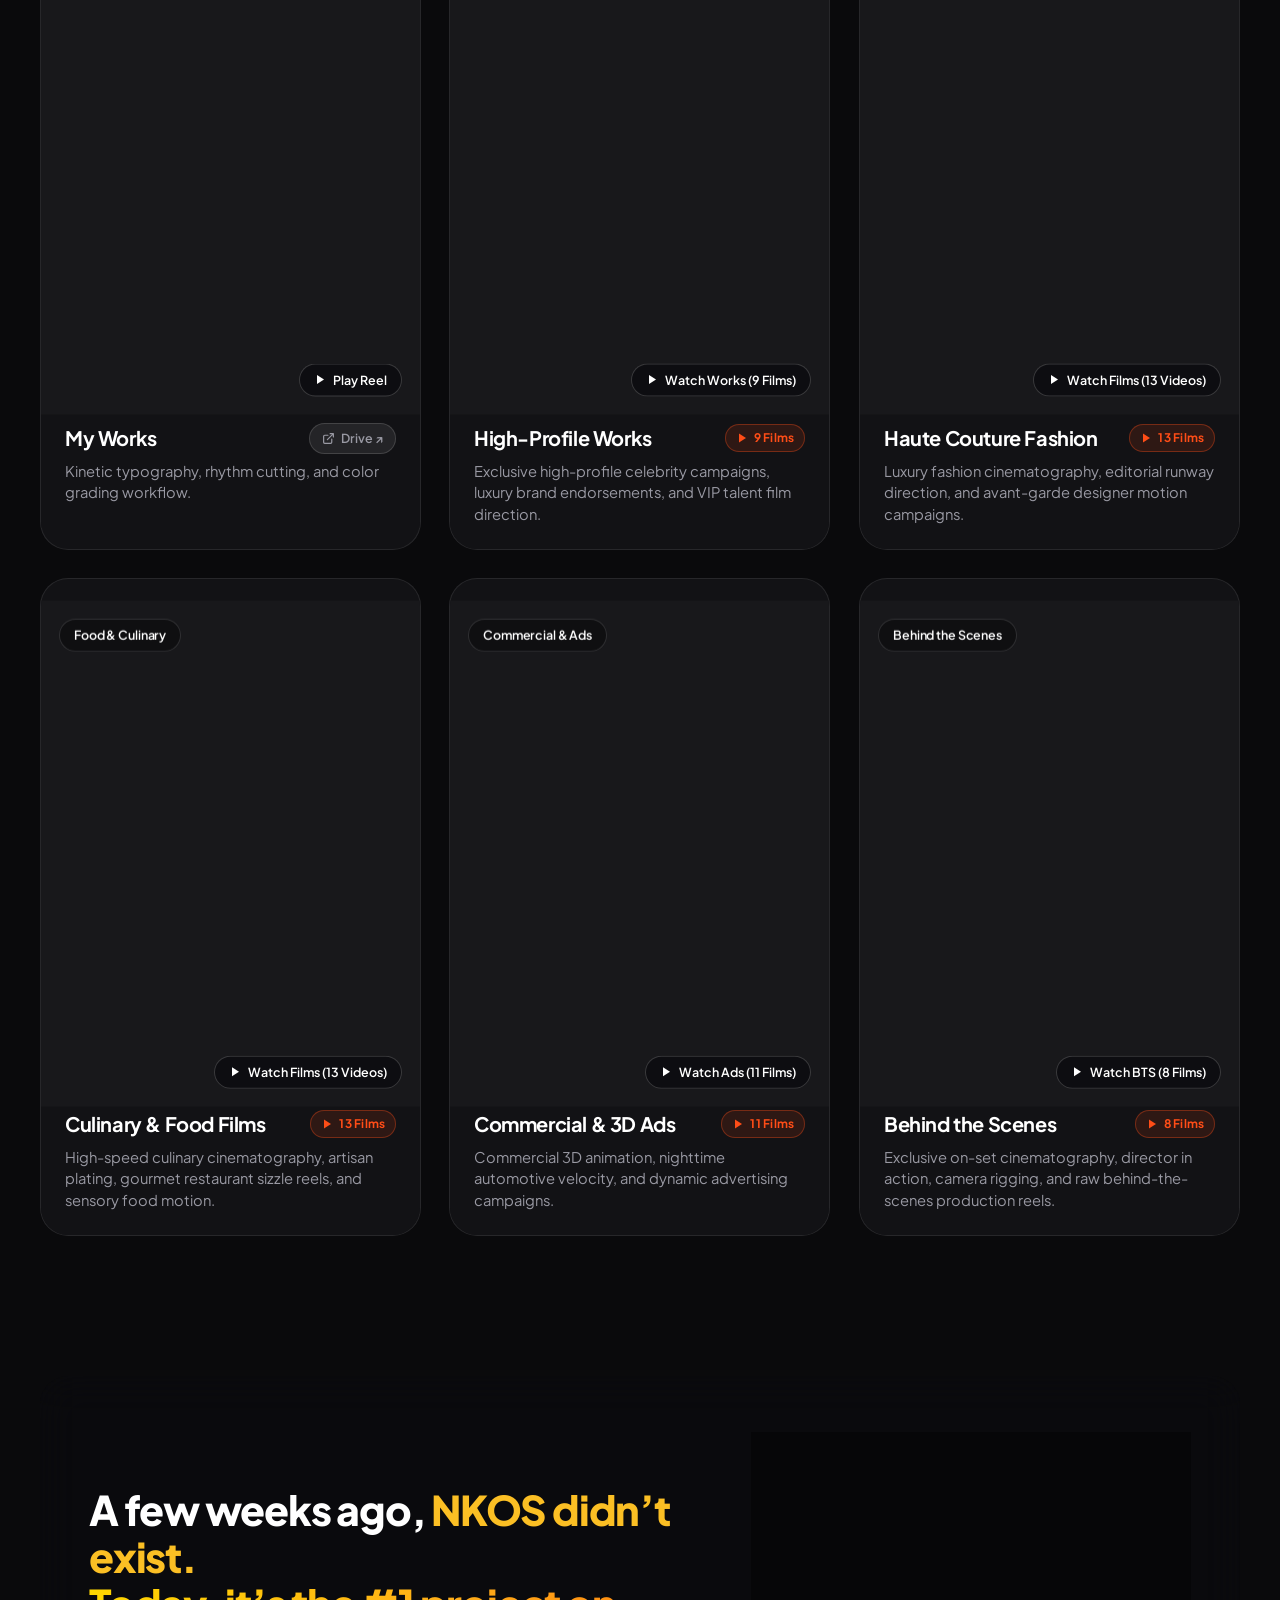
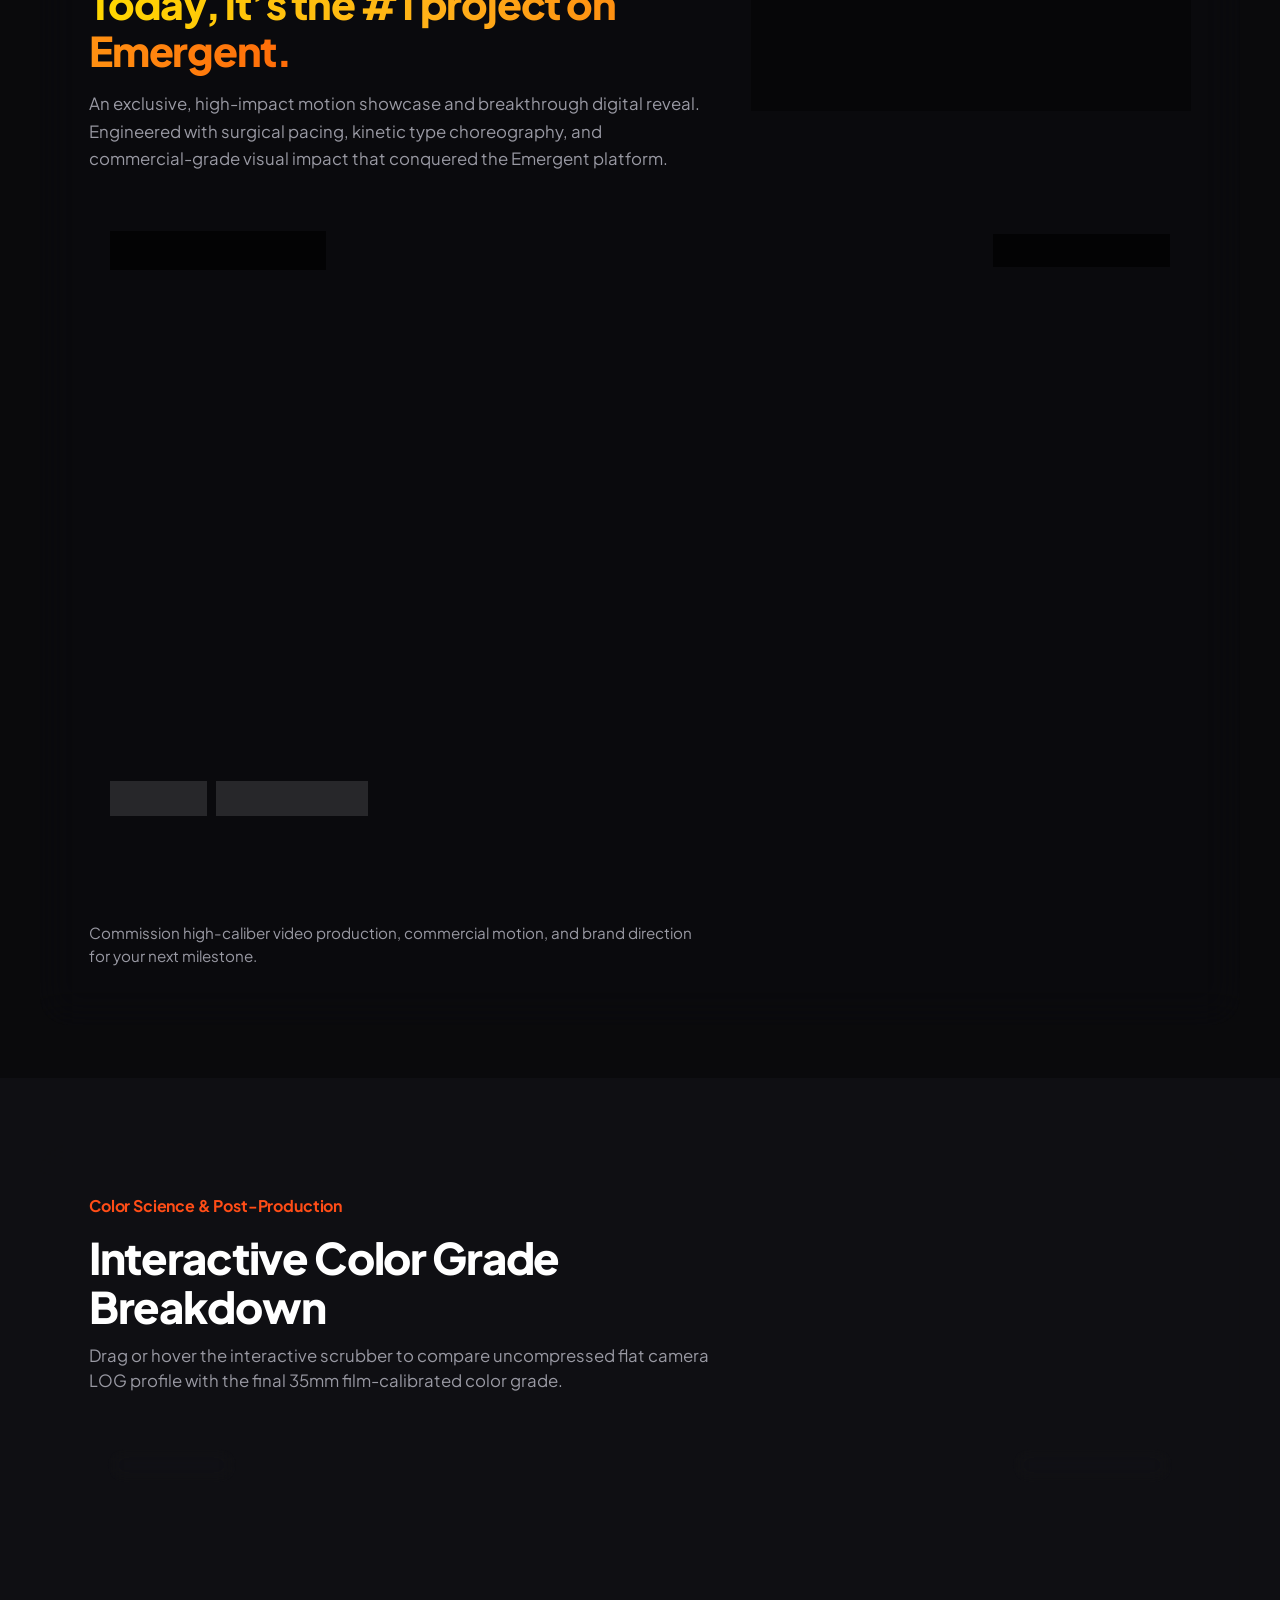
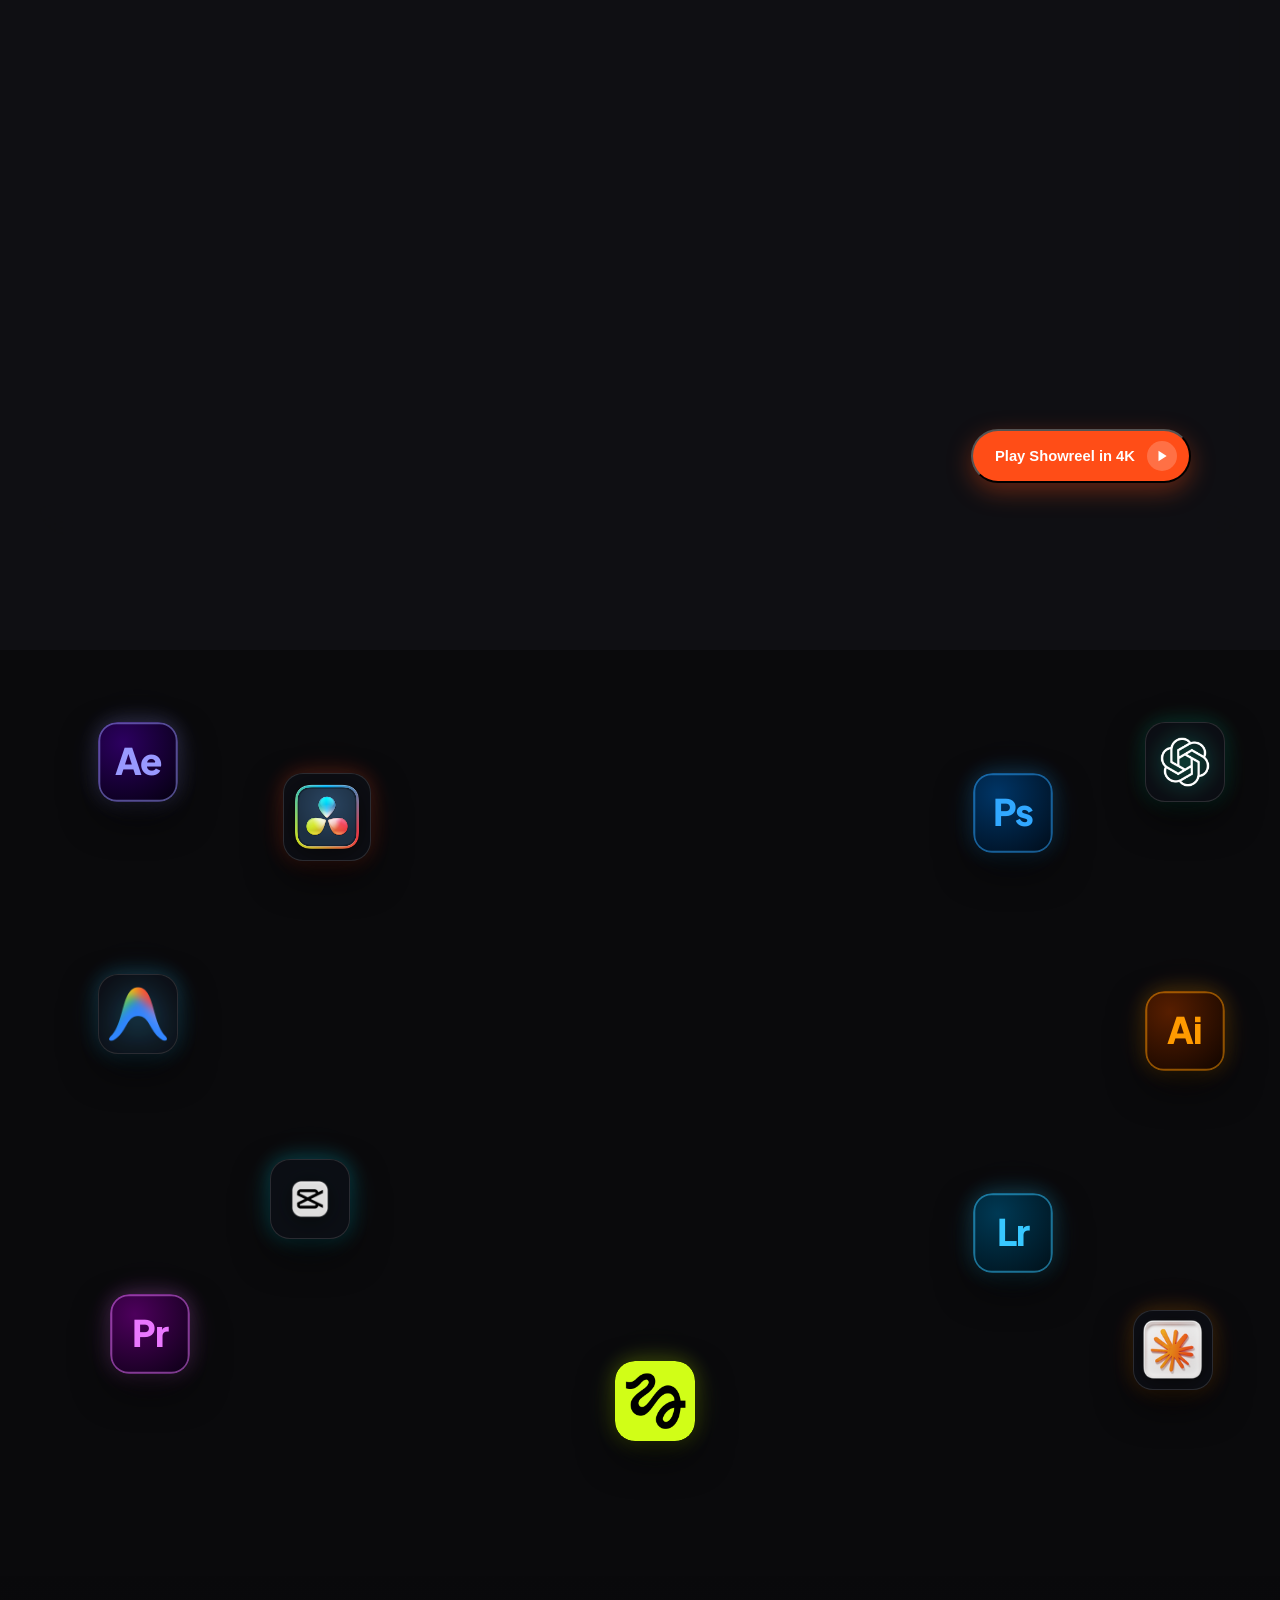
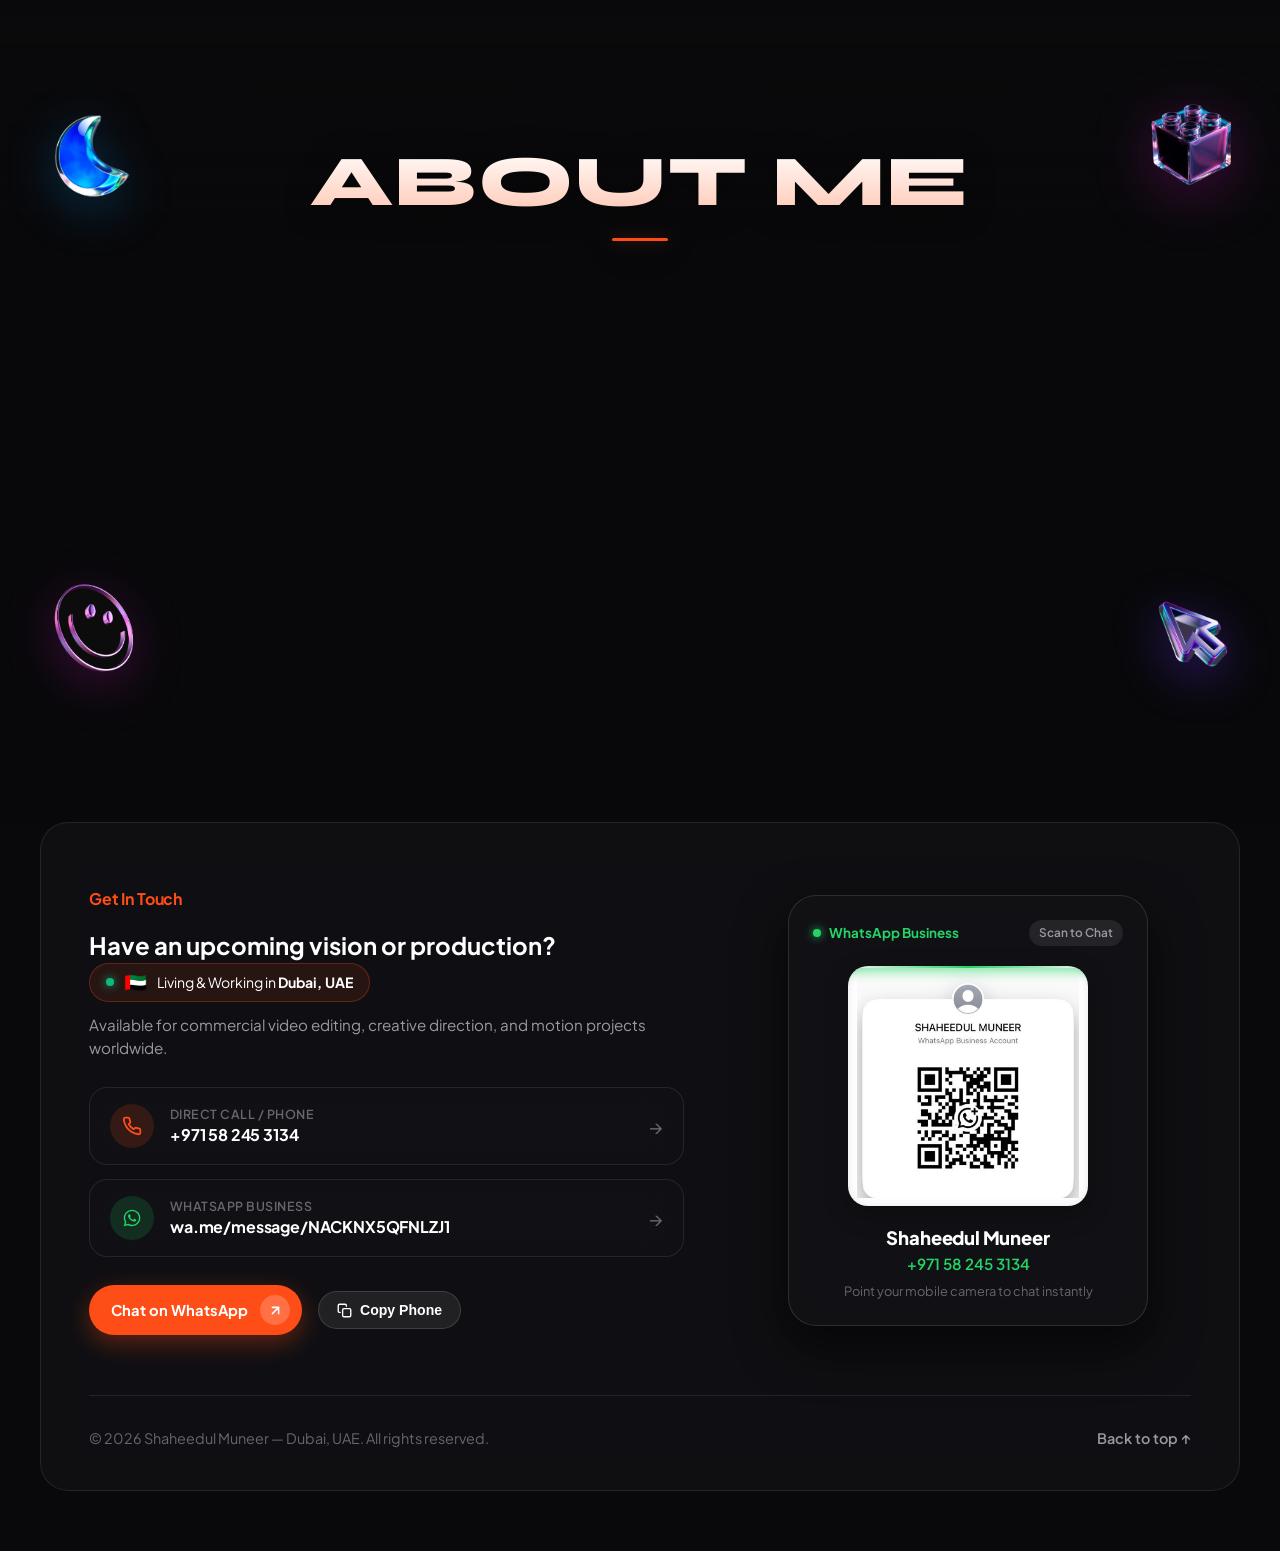
==== commit 6e71cfc1: "Add floating nav, hero name line and load design enhancements" ====
--- a/index.html
+++ b/index.html
@@ -9,8 +9,28 @@
   <link rel="preconnect" href="https://fonts.gstatic.com" crossorigin>
   <link href="https://fonts.googleapis.com/css2?family=Plus+Jakarta+Sans:wght@300;400;500;600;700;800&family=Syne:wght@700;800&display=swap" rel="stylesheet">
   <link rel="stylesheet" href="style.css?v=19.0">
+  <link rel="stylesheet" href="enhancements.css?v=1.0">
 </head>
 <body>
+
+  <!-- Scroll progress + floating navigation -->
+  <div class="sm-progress" id="smProgress" aria-hidden="true"></div>
+  <nav class="sm-nav" id="smNav" aria-label="Main">
+    <a href="#hero" class="sm-brand" aria-label="Shaheedul Muneer — home">
+      <span class="sm-monogram">SM</span>
+      <span class="sm-brand-text">
+        <span class="sm-brand-name">Shaheedul Muneer</span>
+        <span class="sm-brand-role">Video · Motion · Dubai</span>
+      </span>
+    </a>
+    <ul class="sm-links">
+      <li><a href="#projects">Work</a></li>
+      <li><a href="#showreel">Color</a></li>
+      <li><a href="#toolkit">Toolkit</a></li>
+      <li><a href="#about">About</a></li>
+    </ul>
+    <a href="#contact" class="sm-cta"><span class="sm-cta-dot"></span>Let's talk</a>
+  </nav>
 
   <!-- Persistent Global Canvas Scroll Animation Stage (Spans Creative Director to Contact) -->
   <div class="global-scroll-canvas-stage" id="globalCanvasStage">
@@ -37,6 +57,7 @@
             <h1 class="hero-display-title">
               Creative<br>Director
             </h1>
+            <p class="sm-hero-name">Shaheedul Muneer <span>— Dubai, UAE</span></p>
           </div>
         </div>
 
@@ -1234,7 +1255,7 @@
           </div>
 
           <div class="footer-bottom-row">
-            <p class="copyright-text">© 2026 Folioblox. Directed by Shaheedul Muneer — Dubai, UAE. All rights reserved.</p>
+            <p class="copyright-text">© 2026 Shaheedul Muneer — Dubai, UAE. All rights reserved.</p>
             <div class="footer-links">
               <a href="#hero">Back to top ↑</a>
             </div>
@@ -1372,5 +1393,6 @@
   <script src="animations.config.js"></script>
   <script src="animations.js"></script>
   <script src="script.js?v=10.0"></script>
+  <script src="enhancements.js?v=1.0"></script>
 </body>
 </html>
--- a/enhancements.css
+++ b/enhancements.css
@@ -0,0 +1,220 @@
+/* ==========================================================================
+   DESIGN ENHANCEMENTS — layered on top of style.css
+   Remove the <link> to this file to revert everything.
+   ========================================================================== */
+
+/* ---------- 1. Floating glass navigation ---------- */
+.sm-nav {
+  position: fixed;
+  top: 18px;
+  left: 50%;
+  transform: translateX(-50%);
+  z-index: 9000;
+  width: min(1240px, calc(100% - 32px));
+  display: flex;
+  align-items: center;
+  justify-content: space-between;
+  gap: 16px;
+  padding: 8px 8px 8px 10px;
+  border-radius: 9999px;
+  background: rgba(14, 14, 18, 0.55);
+  border: 1px solid rgba(255, 255, 255, 0.09);
+  backdrop-filter: blur(18px) saturate(140%);
+  -webkit-backdrop-filter: blur(18px) saturate(140%);
+  box-shadow: 0 10px 40px rgba(0, 0, 0, 0.35);
+  transition: transform 0.5s var(--ease-out), opacity 0.4s ease, background 0.3s ease;
+}
+.sm-nav.is-hidden {
+  transform: translate(-50%, -140%);
+  opacity: 0;
+}
+.sm-nav.is-scrolled { background: rgba(10, 10, 12, 0.78); }
+
+.sm-brand {
+  display: flex;
+  align-items: center;
+  gap: 10px;
+  text-decoration: none;
+  color: #fff;
+}
+.sm-monogram {
+  width: 38px;
+  height: 38px;
+  border-radius: 50%;
+  display: grid;
+  place-items: center;
+  font-family: 'Syne', sans-serif;
+  font-weight: 800;
+  font-size: 0.85rem;
+  letter-spacing: 0.02em;
+  background: linear-gradient(140deg, #ff6a2b 0%, #ff4d17 45%, #b3200a 100%);
+  box-shadow: 0 0 0 1px rgba(255, 255, 255, 0.18) inset, 0 6px 18px var(--accent-orange-glow);
+}
+.sm-brand-text { display: flex; flex-direction: column; line-height: 1.1; }
+.sm-brand-name { font-weight: 700; font-size: 0.92rem; letter-spacing: -0.01em; }
+.sm-brand-role { font-size: 0.7rem; color: var(--text-secondary); letter-spacing: 0.04em; }
+
+.sm-links { display: flex; align-items: center; gap: 4px; list-style: none; margin: 0; padding: 0; }
+.sm-links a {
+  display: block;
+  padding: 9px 16px;
+  border-radius: 9999px;
+  font-size: 0.85rem;
+  font-weight: 500;
+  color: rgba(255, 255, 255, 0.72);
+  text-decoration: none;
+  transition: color 0.25s ease, background 0.25s ease;
+}
+.sm-links a:hover { color: #fff; background: rgba(255, 255, 255, 0.06); }
+.sm-links a.is-active { color: #fff; background: rgba(255, 77, 23, 0.16); }
+
+.sm-cta {
+  display: inline-flex;
+  align-items: center;
+  gap: 8px;
+  padding: 10px 18px;
+  border-radius: 9999px;
+  background: var(--accent-orange);
+  color: #fff;
+  font-size: 0.85rem;
+  font-weight: 700;
+  text-decoration: none;
+  box-shadow: 0 6px 20px var(--accent-orange-glow);
+  transition: transform 0.3s var(--ease-out), background 0.25s ease;
+}
+.sm-cta:hover { background: var(--accent-orange-hover); transform: translateY(-2px); }
+.sm-cta-dot {
+  width: 7px; height: 7px; border-radius: 50%;
+  background: #3dff8a;
+  box-shadow: 0 0 0 0 rgba(61, 255, 138, 0.6);
+  animation: smPulse 2s infinite;
+}
+@keyframes smPulse {
+  0%   { box-shadow: 0 0 0 0 rgba(61, 255, 138, 0.55); }
+  70%  { box-shadow: 0 0 0 8px rgba(61, 255, 138, 0); }
+  100% { box-shadow: 0 0 0 0 rgba(61, 255, 138, 0); }
+}
+
+/* make room for the nav above the hero kicker */
+.hero-content-shell { padding-top: 64px; }
+
+/* ---------- 2. Scroll progress line ---------- */
+.sm-progress {
+  position: fixed;
+  top: 0; left: 0;
+  height: 2px;
+  width: 100%;
+  transform-origin: 0 50%;
+  transform: scaleX(0);
+  background: linear-gradient(90deg, #ff4d17, #ffb347);
+  box-shadow: 0 0 10px rgba(255, 77, 23, 0.7);
+  z-index: 9001;
+  pointer-events: none;
+}
+
+/* ---------- 3. Cinematic film grain ---------- */
+body::after {
+  content: "";
+  position: fixed;
+  inset: -50%;
+  z-index: 8999;
+  pointer-events: none;
+  opacity: 0.07;
+  background-image: url("data:image/svg+xml,%3Csvg xmlns='http://www.w3.org/2000/svg' width='160' height='160'%3E%3Cfilter id='n'%3E%3CfeTurbulence type='fractalNoise' baseFrequency='0.9' numOctaves='2' stitchTiles='stitch'/%3E%3C/filter%3E%3Crect width='100%25' height='100%25' filter='url(%23n)'/%3E%3C/svg%3E");
+  animation: smGrain 0.9s steps(4) infinite;
+}
+@keyframes smGrain {
+  0%   { transform: translate(0, 0); }
+  25%  { transform: translate(-3%, 2%); }
+  50%  { transform: translate(2%, -3%); }
+  75%  { transform: translate(-2%, -1%); }
+  100% { transform: translate(0, 0); }
+}
+
+/* ---------- 4. Hero name line ---------- */
+.sm-hero-name {
+  display: inline-flex;
+  align-items: center;
+  gap: 10px;
+  margin-top: 22px;
+  font-size: 0.95rem;
+  font-weight: 600;
+  color: rgba(255, 255, 255, 0.85);
+  letter-spacing: 0.01em;
+}
+.sm-hero-name::before {
+  content: "";
+  width: 34px; height: 2px;
+  background: var(--accent-orange);
+  border-radius: 2px;
+}
+.sm-hero-name span { color: var(--text-secondary); font-weight: 500; }
+
+/* ---------- 5. Readability scrim behind the "Shaping Stories" intro ---------- */
+.behind-header-grid { position: relative; isolation: isolate; }
+.behind-header-grid::before {
+  content: "";
+  position: absolute;
+  inset: -60px -80px;
+  z-index: -1;
+  pointer-events: none;
+  background: radial-gradient(ellipse at center, rgba(8, 8, 10, 0.7) 0%, rgba(8, 8, 10, 0.45) 45%, transparent 75%);
+  filter: blur(10px);
+}
+.behind-cta-note { color: rgba(255, 255, 255, 0.6); }
+
+/* ---------- 6. About — bring it into the orange brand palette ---------- */
+.about-display-title {
+  background: linear-gradient(180deg, #ffffff 0%, #ffd2c2 60%, #ff8a5c 100%);
+  -webkit-background-clip: text;
+  background-clip: text;
+}
+.about-display-title::after {
+  content: "";
+  display: block;
+  width: 56px; height: 3px;
+  margin: 18px auto 0;
+  border-radius: 3px;
+  background: var(--accent-orange);
+  box-shadow: 0 0 14px var(--accent-orange-glow);
+}
+.about-contact-btn {
+  background: var(--accent-orange);
+  border: 1px solid rgba(255, 255, 255, 0.25);
+  box-shadow: 0 8px 26px var(--accent-orange-glow), inset 0 1px 1px rgba(255, 255, 255, 0.3);
+}
+.about-contact-btn:hover {
+  background: var(--accent-orange-hover);
+  box-shadow: 0 12px 36px rgba(255, 77, 23, 0.6), inset 0 1px 2px rgba(255, 255, 255, 0.5);
+}
+
+/* ---------- 7. Section reveal + card hover polish ---------- */
+.sm-reveal { opacity: 0; transform: translateY(28px); transition: opacity 0.9s var(--ease-out), transform 0.9s var(--ease-out); }
+.sm-reveal.is-in { opacity: 1; transform: none; }
+
+.showcase-card { transition: transform 0.5s var(--ease-out), box-shadow 0.5s ease; }
+.showcase-card:hover {
+  transform: translateY(-6px);
+  box-shadow: 0 24px 60px rgba(0, 0, 0, 0.45), 0 0 0 1px rgba(255, 77, 23, 0.35);
+}
+
+/* ---------- Responsive ---------- */
+@media (max-width: 900px) {
+  .sm-links { display: none; }
+  .sm-brand-role { display: none; }
+}
+@media (max-width: 480px) {
+  .sm-nav { top: 10px; width: calc(100% - 20px); }
+  .sm-monogram { width: 34px; height: 34px; font-size: 0.78rem; }
+  .sm-brand-name { font-size: 0.85rem; }
+  .sm-cta { padding: 9px 14px; font-size: 0.8rem; }
+  .hero-content-shell { padding-top: 56px; }
+  .sm-hero-name { margin-top: 14px; font-size: 0.88rem; white-space: nowrap; text-shadow: 0 2px 10px rgba(0,0,0,0.5); }
+  .sm-hero-name::before { width: 22px; }
+  .sm-hero-name span { display: none; }
+}
+
+@media (prefers-reduced-motion: reduce) {
+  body::after, .sm-cta-dot { animation: none; }
+  .sm-reveal { opacity: 1; transform: none; transition: none; }
+}
